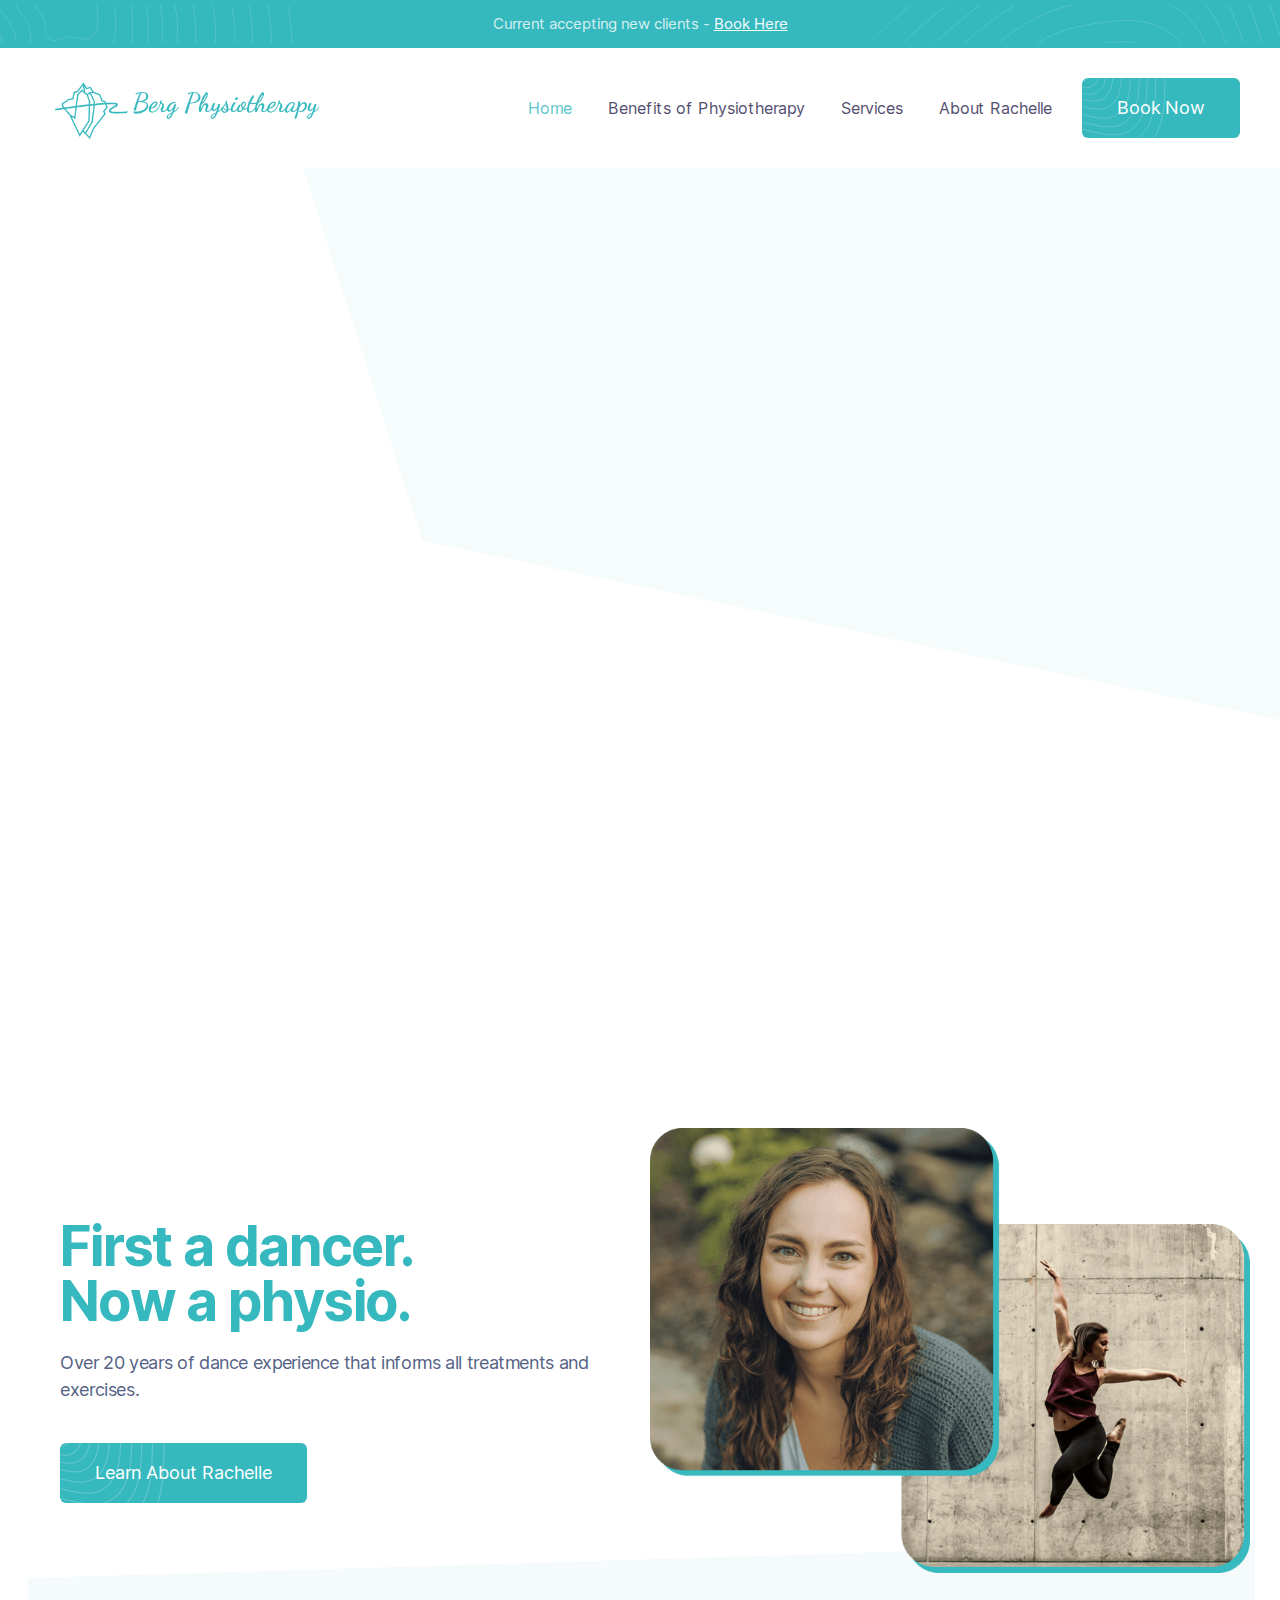
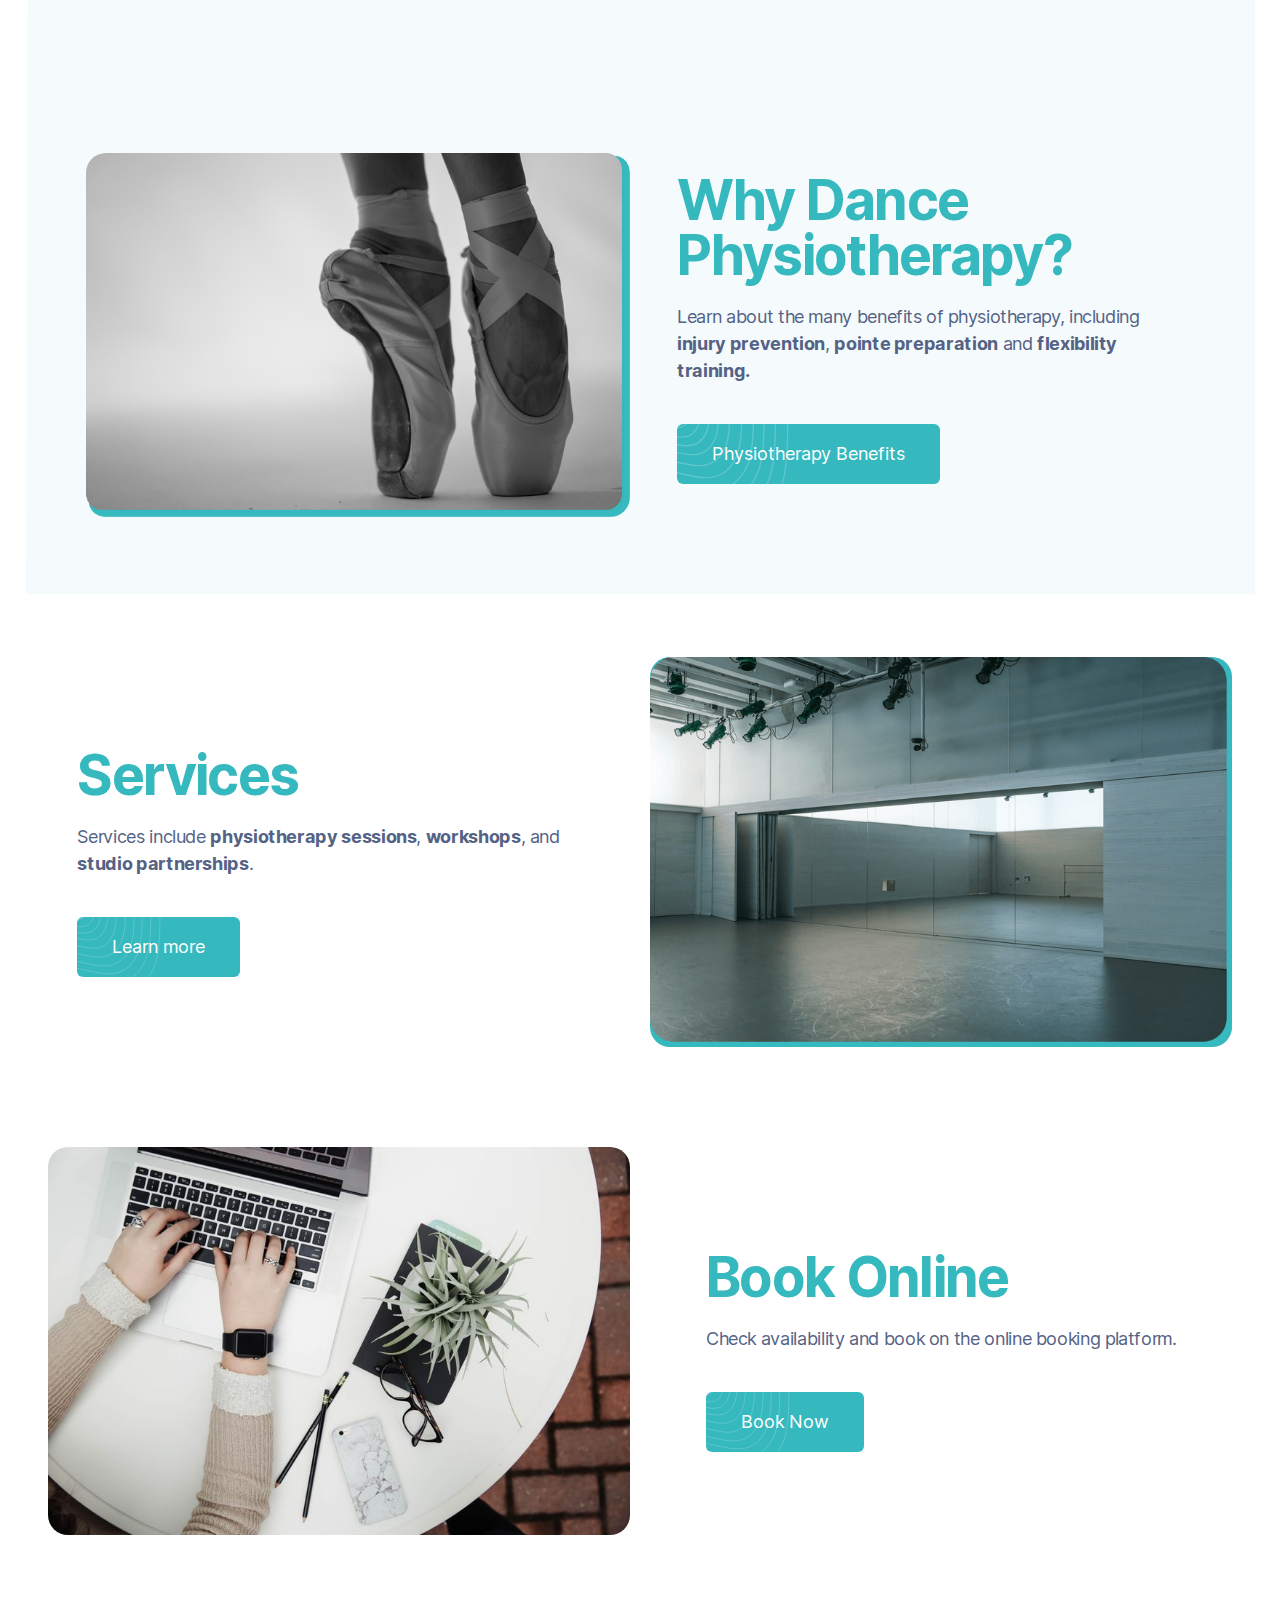
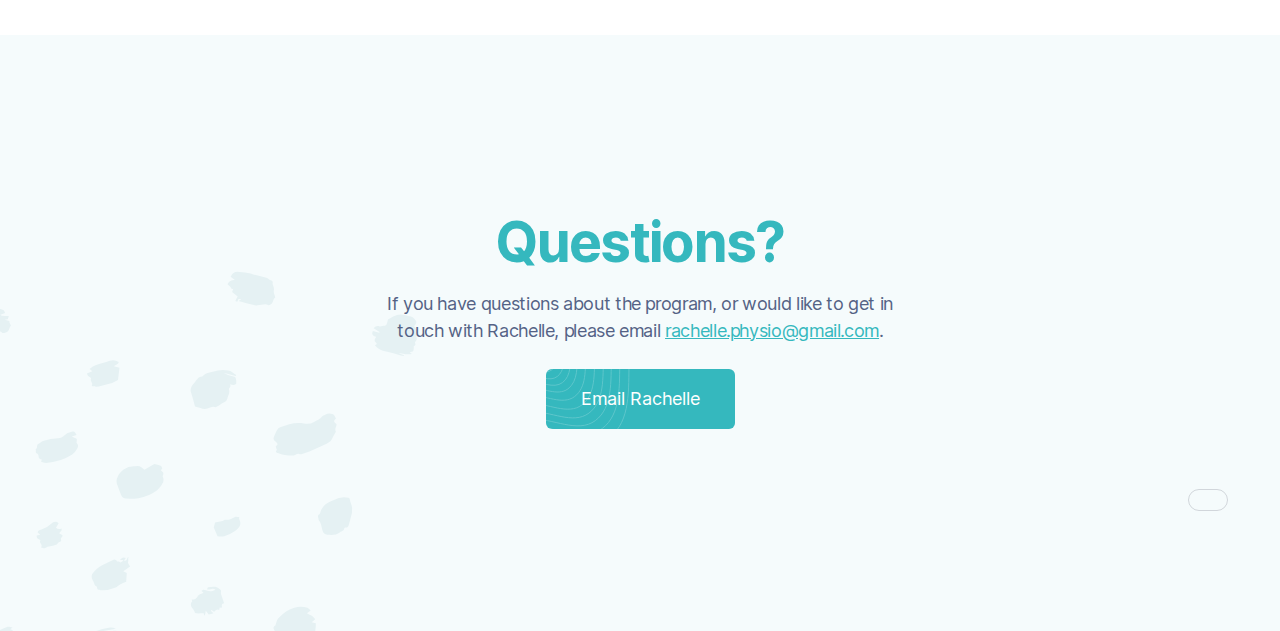
==== index.html @ 4d9d6750 "v1.0.0 of website" ====
<!DOCTYPE html><!--  This site was created in Webflow. https://www.webflow.com  -->
<!--  Last Published: Fri Sep 29 2023 07:00:31 GMT+0000 (Coordinated Universal Time)  -->
<html data-wf-page="64e985af2bb40124e1e56532" data-wf-site="64e985af2bb40124e1e564f6">
<head>
  <meta charset="utf-8">
  <title>Rachelle Berg Dance Physiotherapy</title>
  <meta content="Get specialized dance physiotherapy treatment to improve performance and decrease injury risk. Learn more about the in-studio treatment options." name="description">
  <meta content="Rachelle Berg Dance Physiotherapy" property="og:title">
  <meta content="Get specialized dance physiotherapy treatment to improve performance and decrease injury risk. Learn more about the in-studio treatment options." property="og:description">
  <meta content="Rachelle Berg Dance Physiotherapy" property="twitter:title">
  <meta content="Get specialized dance physiotherapy treatment to improve performance and decrease injury risk. Learn more about the in-studio treatment options." property="twitter:description">
  <meta property="og:type" content="website">
  <meta content="summary_large_image" name="twitter:card">
  <meta content="width=device-width, initial-scale=1" name="viewport">
  <meta content="Webflow" name="generator">
  <link href="css/normalize.css" rel="stylesheet" type="text/css">
  <link href="css/webflow.css" rel="stylesheet" type="text/css">
  <link href="css/bergphysio.webflow.css" rel="stylesheet" type="text/css">
  <script type="text/javascript">!function(o,c){var n=c.documentElement,t=" w-mod-";n.className+=t+"js",("ontouchstart"in o||o.DocumentTouch&&c instanceof DocumentTouch)&&(n.className+=t+"touch")}(window,document);</script>
  <link href="images/favicon.png" rel="shortcut icon" type="image/x-icon">
  <link href="images/webclip.png" rel="apple-touch-icon">
  <style>
body{
  -webkit-font-smoothing: antialiased;
  -moz-osx-font-smoothing: grayscale;
}
</style>
</head>
<body>
  <div id="Banner" class="banner">
    <div class="banner-wrap">
      <div class="notice-text">Current accepting new clients - <a href="https://bergphysiotherapy.janeapp.com" target="_blank" class="link-2">Book Here</a>
        <a href="#" class="white-link"></a>
      </div>
    </div>
  </div>
  <div data-animation="default" class="navbar mobileheader w-nav" data-easing2="ease" data-easing="ease" data-collapse="medium" data-w-id="33c883c6-4afc-cc73-3bca-d2857a9d4bc2" role="banner" data-duration="400" id="Navigation">
    <div class="navigation-container">
      <div class="navigation-left mobilenav">
        <a href="index.html" aria-current="page" class="brand w-nav-brand w--current"><img src="images/Logo_Transparent.png" width="200" sizes="(max-width: 479px) 250px, 300px" srcset="images/Logo_Transparent-p-500.png 500w, images/Logo_Transparent-p-800.png 800w, images/Logo_Transparent-p-1080.png 1080w, images/Logo_Transparent-p-1600.png 1600w, images/Logo_Transparent-p-2000.png 2000w, images/Logo_Transparent-p-2600.png 2600w, images/Logo_Transparent-p-3200.png 3200w, images/Logo_Transparent.png 4499w" alt="Berg Physiotherapy, iceberg" class="image-3 mobile mobile-brand"></a>
      </div>
      <div class="navigation-right hidden">
        <div class="menu-button w-nav-button">
          <div class="icon w-icon-nav-menu"></div>
        </div>
        <nav role="navigation" class="nav-menu w-nav-menu">
          <a href="index.html" aria-current="page" class="nav-link w-nav-link w--current">Home</a>
          <a href="benefits-of-physiotherapy.html" class="nav-link w-nav-link">Benefits of Physiotherapy</a>
          <a href="services.html" class="nav-link w-nav-link">Services</a>
          <a href="about-me.html" class="nav-link w-nav-link">About Rachelle</a>
        </nav>
        <a href="https://bergphysiotherapy.janeapp.com" target="_blank" class="button button-space w-button">Book Now</a>
      </div>
    </div>
  </div>
  <div id="Header" class="header mobile">
    <div class="container-flex">
      <div class="hero-content">
        <h1 style="-webkit-transform:translate3d(-25PX, 0, 0) scale3d(1, 1, 1) rotateX(0) rotateY(0) rotateZ(0) skew(0, 0);-moz-transform:translate3d(-25PX, 0, 0) scale3d(1, 1, 1) rotateX(0) rotateY(0) rotateZ(0) skew(0, 0);-ms-transform:translate3d(-25PX, 0, 0) scale3d(1, 1, 1) rotateX(0) rotateY(0) rotateZ(0) skew(0, 0);transform:translate3d(-25PX, 0, 0) scale3d(1, 1, 1) rotateX(0) rotateY(0) rotateZ(0) skew(0, 0);opacity:0" class="hero-h1">Physiotherapy<br>for <span class="brand-span">dancers.</span></h1>
        <p style="-webkit-transform:translate3d(-25PX, 0, 0) scale3d(1, 1, 1) rotateX(0) rotateY(0) rotateZ(0) skew(0, 0);-moz-transform:translate3d(-25PX, 0, 0) scale3d(1, 1, 1) rotateX(0) rotateY(0) rotateZ(0) skew(0, 0);-ms-transform:translate3d(-25PX, 0, 0) scale3d(1, 1, 1) rotateX(0) rotateY(0) rotateZ(0) skew(0, 0);transform:translate3d(-25PX, 0, 0) scale3d(1, 1, 1) rotateX(0) rotateY(0) rotateZ(0) skew(0, 0);opacity:0" class="hero-paragraph">Specialized treatment to safely maximize physical performance and technique, serving the greater Calgary area.</p>
        <div style="-webkit-transform:translate3d(-25PX, 0, 0) scale3d(1, 1, 1) rotateX(0) rotateY(0) rotateZ(0) skew(0, 0);-moz-transform:translate3d(-25PX, 0, 0) scale3d(1, 1, 1) rotateX(0) rotateY(0) rotateZ(0) skew(0, 0);-ms-transform:translate3d(-25PX, 0, 0) scale3d(1, 1, 1) rotateX(0) rotateY(0) rotateZ(0) skew(0, 0);transform:translate3d(-25PX, 0, 0) scale3d(1, 1, 1) rotateX(0) rotateY(0) rotateZ(0) skew(0, 0);opacity:0" class="button-wrapper">
          <a href="https://bergphysiotherapy.janeapp.com" target="_blank" class="button w-button">Book Now</a>
        </div>
      </div>
      <div class="hero-image-wrap"><img src="images/drew-colins-LIEQsu5JuoM-unsplash.jpg" alt="Food Delivery" style="opacity:0;-webkit-transform:translate3d(0, 0, 0) scale3d(0.95, 0.95, 1) rotateX(0) rotateY(0) rotateZ(0) skew(0, 0);-moz-transform:translate3d(0, 0, 0) scale3d(0.95, 0.95, 1) rotateX(0) rotateY(0) rotateZ(0) skew(0, 0);-ms-transform:translate3d(0, 0, 0) scale3d(0.95, 0.95, 1) rotateX(0) rotateY(0) rotateZ(0) skew(0, 0);transform:translate3d(0, 0, 0) scale3d(0.95, 0.95, 1) rotateX(0) rotateY(0) rotateZ(0) skew(0, 0)" sizes="(max-width: 479px) 69vw, (max-width: 991px) 66vw, 39vw" srcset="images/drew-colins-LIEQsu5JuoM-unsplash-p-500.jpg 500w, images/drew-colins-LIEQsu5JuoM-unsplash-p-800.jpg 800w, images/drew-colins-LIEQsu5JuoM-unsplash-p-1080.jpg 1080w, images/drew-colins-LIEQsu5JuoM-unsplash-p-1600.jpg 1600w, images/drew-colins-LIEQsu5JuoM-unsplash-p-2000.jpg 2000w, images/drew-colins-LIEQsu5JuoM-unsplash-p-2600.jpg 2600w, images/drew-colins-LIEQsu5JuoM-unsplash-p-3200.jpg 3200w, images/drew-colins-LIEQsu5JuoM-unsplash.jpg 3343w" class="hero-image"></div>
    </div>
  </div>
  <div class="content-section-bg mobile">
    <div>
      <aside class="columns-6 mobilecolumns w-row">
        <div class="mobile w-col w-col-6 w-col-small-small-stack w-col-tiny-tiny-stack">
          <div id="w-node-_6a8b79e1-367f-e538-4892-ef67edb516ed-e1e56532" class="div-block-6 tablet">
            <h2 class="heading mobile">First a dancer.<br>Now a physio.</h2>
            <p class="paragraph-3 mobile mobileparagraph">Over 20 years of dance experience that informs all treatments and exercises.</p>
            <a href="about-me.html" class="button button-space mobile tablet w-button">Learn About Rachelle</a>
          </div>
        </div>
        <div class="w-col w-col-6 w-col-small-small-stack w-col-tiny-tiny-stack"><img src="images/dancephysio.png" id="w-node-_215463ad-74c1-8d1a-cb70-4d4ead45f31b-e1e56532" sizes="(max-width: 479px) 85vw, (max-width: 767px) 92vw, (max-width: 991px) 46vw, (max-width: 3429px) 48vw, 1646px" srcset="images/dancephysio-p-500.png 500w, images/dancephysio-p-800.png 800w, images/dancephysio-p-1080.png 1080w, images/dancephysio-p-1600.png 1600w, images/dancephysio.png 1646w" alt="Rachelle Berg, a physiotherapist who specializes in treatment for dancers." class="image-7 mobile"></div>
      </aside>
    </div>
    <div class="container">
      <div class="columns-3 mobile mobile-tablet w-row">
        <div class="w-col w-col-6 w-col-stack"><img src="images/Dancer_Pointe2.png" sizes="(max-width: 479px) 86vw, (max-width: 767px) 44vw, 45vw" srcset="images/Dancer_Pointe2-p-500.png 500w, images/Dancer_Pointe2-p-800.png 800w, images/Dancer_Pointe2-p-1080.png 1080w, images/Dancer_Pointe2-p-1600.png 1600w, images/Dancer_Pointe2-p-2000.png 2000w, images/Dancer_Pointe2-p-2600.png 2600w, images/Dancer_Pointe2.png 3031w" alt="Dancer en pointe in pointe shoes." class="image-5 mobile"></div>
        <div class="column-4 w-col w-col-6 w-col-stack">
          <div id="w-node-da9351af-752a-0776-2d50-f3b7b2605826-e1e56532" class="div-block-5 mobile">
            <h2 class="heading mobile">Why Dance Physiotherapy?</h2>
            <p class="paragraph-3">Learn about the many benefits of physiotherapy, including <span><strong>injury prevention</strong></span>, <strong>pointe preparation</strong> and <strong>flexibility training.</strong></p>
            <a href="benefits-of-physiotherapy.html" class="button button-space tablet tablet-button w-button">Physiotherapy Benefits</a>
          </div>
        </div>
      </div>
    </div>
    <div>
      <div class="columns-5 mobile w-row">
        <div class="column-3 w-col w-col-6 w-col-stack w-col-small-small-stack w-col-tiny-tiny-stack">
          <div class="div-block-3 mobile tablet">
            <h2 class="heading mobile mobile-header">Services</h2>
            <p class="paragraph-3 mobile mobileparagraph">Services include <strong>physiotherapy sessions</strong>, <strong>workshops</strong>, and <strong>studio partnerships</strong>.</p>
            <a href="services.html" class="button button-space mobile w-button">Learn more</a>
          </div>
        </div>
        <div class="w-col w-col-6 w-col-stack w-col-small-small-stack w-col-tiny-tiny-stack"><img src="images/Dance-Studio.png" sizes="(max-width: 479px) 86vw, (max-width: 767px) 44vw, (max-width: 991px) 45vw, (max-width: 4804px) 46vw, 2210px" srcset="images/Dance-Studio-p-500.png 500w, images/Dance-Studio-p-800.png 800w, images/Dance-Studio-p-1080.png 1080w, images/Dance-Studio-p-1600.png 1600w, images/Dance-Studio-p-2000.png 2000w, images/Dance-Studio.png 2210w" alt="Dance studio" class="image-4 mobile"></div>
      </div>
    </div>
  </div>
  <div>
    <div class="columns-4 mobile w-row">
      <div class="w-col w-col-6"><img src="images/corinne-kutz-tMI2_-r5Nfo-unsplash.jpg" id="w-node-bbf47a5d-9e13-6e72-93ca-d3af7ed13c51-e1e56532" sizes="(max-width: 479px) 88vw, (max-width: 767px) 44vw, (max-width: 991px) 45vw, (max-width: 6260px) 46vw, 2880px" srcset="images/corinne-kutz-tMI2_-r5Nfo-unsplash-p-500.jpg 500w, images/corinne-kutz-tMI2_-r5Nfo-unsplash-p-800.jpg 800w, images/corinne-kutz-tMI2_-r5Nfo-unsplash-p-1080.jpg 1080w, images/corinne-kutz-tMI2_-r5Nfo-unsplash-p-1600.jpg 1600w, images/corinne-kutz-tMI2_-r5Nfo-unsplash-p-2000.jpg 2000w, images/corinne-kutz-tMI2_-r5Nfo-unsplash-p-2600.jpg 2600w, images/corinne-kutz-tMI2_-r5Nfo-unsplash.jpg 2880w" alt="Working online, booking online" class="image mobile"></div>
      <div class="column-2 w-col w-col-6">
        <div id="w-node-_282c16e3-f82d-26e5-83ae-2af6996a9b59-e1e56532" class="content-block mobile">
          <h2>Book Online</h2>
          <p class="paragraph-4 mobile mobile-paragraph">Check availability and book on the online booking platform.</p>
          <a href="services.html" class="button button-space mobile w-button">Book Now</a>
        </div>
      </div>
    </div>
  </div>
  <div class="footer">
    <div class="container tablet">
      <div class="content-block bg-text">
        <h2>Questions?</h2>
        <p class="paragraph-2 mobile">If you have questions about the program, or would like to get in touch with Rachelle, please email <a href="mailto:rachelle.physio@gmail.com?subject=Questions%20about%20">rachelle.physio@gmail.com</a>.</p>
        <a href="mailto:rachelle.physio@gmail.com" class="button button-space mobile w-button">Email Rachelle</a>
      </div>
      <div class="footer-detail-right">
        <div class="social-icon-wrap">
          <a href="https://instagram.com/rachelle.dancephysio" class="social-link w-inline-block"><img src="https://uploads-ssl.webflow.com/5e360a99f4dd53fd793925af/5e362b9c121267b0fabbef18_social-instagram.svg" alt="" class="social-icon"></a>
        </div>
      </div>
    </div>
  </div>
  <script src="https://d3e54v103j8qbb.cloudfront.net/js/jquery-3.5.1.min.dc5e7f18c8.js?site=64e985af2bb40124e1e564f6" type="text/javascript" integrity="sha256-9/aliU8dGd2tb6OSsuzixeV4y/faTqgFtohetphbbj0=" crossorigin="anonymous"></script>
  <script src="js/webflow.js" type="text/javascript"></script>
</body>
</html>
---- css/webflow.css ----
@font-face {
  font-family: 'webflow-icons';
  src: url("[data-uri]") format('truetype');
  font-weight: normal;
  font-style: normal;
}
[class^="w-icon-"],
[class*=" w-icon-"] {
  /* use !important to prevent issues with browser extensions that change fonts */
  font-family: 'webflow-icons' !important;
  speak: none;
  font-style: normal;
  font-weight: normal;
  font-variant: normal;
  text-transform: none;
  line-height: 1;
  /* Better Font Rendering =========== */
  -webkit-font-smoothing: antialiased;
  -moz-osx-font-smoothing: grayscale;
}
.w-icon-slider-right:before {
  content: "\e600";
}
.w-icon-slider-left:before {
  content: "\e601";
}
.w-icon-nav-menu:before {
  content: "\e602";
}
.w-icon-arrow-down:before,
.w-icon-dropdown-toggle:before {
  content: "\e603";
}
.w-icon-file-upload-remove:before {
  content: "\e900";
}
.w-icon-file-upload-icon:before {
  content: "\e903";
}
* {
  -webkit-box-sizing: border-box;
  -moz-box-sizing: border-box;
  box-sizing: border-box;
}
html {
  height: 100%;
}
body {
  margin: 0;
  min-height: 100%;
  background-color: #fff;
  font-family: Arial, sans-serif;
  font-size: 14px;
  line-height: 20px;
  color: #333;
}
img {
  max-width: 100%;
  vertical-align: middle;
  display: inline-block;
}
html.w-mod-touch * {
  background-attachment: scroll !important;
}
.w-block {
  display: block;
}
.w-inline-block {
  max-width: 100%;
  display: inline-block;
}
.w-clearfix:before,
.w-clearfix:after {
  content: " ";
  display: table;
  grid-column-start: 1;
  grid-row-start: 1;
  grid-column-end: 2;
  grid-row-end: 2;
}
.w-clearfix:after {
  clear: both;
}
.w-hidden {
  display: none;
}
.w-button {
  display: inline-block;
  padding: 9px 15px;
  background-color: #3898EC;
  color: white;
  border: 0;
  line-height: inherit;
  text-decoration: none;
  cursor: pointer;
  border-radius: 0;
}
input.w-button {
  -webkit-appearance: button;
}
html[data-w-dynpage] [data-w-cloak] {
  color: transparent !important;
}
.w-webflow-badge,
.w-webflow-badge * {
  position: static;
  left: auto;
  top: auto;
  right: auto;
  bottom: auto;
  z-index: auto;
  display: block;
  visibility: visible;
  overflow: visible;
  overflow-x: visible;
  overflow-y: visible;
  box-sizing: border-box;
  width: auto;
  height: auto;
  max-height: none;
  max-width: none;
  min-height: 0;
  min-width: 0;
  margin: 0;
  padding: 0;
  float: none;
  clear: none;
  border: 0 none transparent;
  border-radius: 0;
  background: none;
  background-image: none;
  background-position: 0% 0%;
  background-size: auto auto;
  background-repeat: repeat;
  background-origin: padding-box;
  background-clip: border-box;
  background-attachment: scroll;
  background-color: transparent;
  box-shadow: none;
  opacity: 1;
  transform: none;
  transition: none;
  direction: ltr;
  font-family: inherit;
  font-weight: inherit;
  color: inherit;
  font-size: inherit;
  line-height: inherit;
  font-style: inherit;
  font-variant: inherit;
  text-align: inherit;
  letter-spacing: inherit;
  text-decoration: inherit;
  text-indent: 0;
  text-transform: inherit;
  list-style-type: disc;
  text-shadow: none;
  font-smoothing: auto;
  vertical-align: baseline;
  cursor: inherit;
  white-space: inherit;
  word-break: normal;
  word-spacing: normal;
  word-wrap: normal;
}
.w-webflow-badge {
  position: fixed !important;
  display: inline-block !important;
  visibility: visible !important;
  z-index: 2147483647 !important;
  top: auto !important;
  right: 12px !important;
  bottom: 12px !important;
  left: auto !important;
  color: #AAADB0 !important;
  background-color: #fff !important;
  border-radius: 3px !important;
  padding: 6px 8px 6px 6px !important;
  font-size: 12px !important;
  opacity: 1 !important;
  line-height: 14px !important;
  text-decoration: none !important;
  transform: none !important;
  margin: 0 !important;
  width: auto !important;
  height: auto !important;
  overflow: visible !important;
  white-space: nowrap;
  box-shadow: 0 0 0 1px rgba(0, 0, 0, 0.1), 0px 1px 3px rgba(0, 0, 0, 0.1);
  cursor: pointer;
}
.w-webflow-badge > img {
  display: inline-block !important;
  visibility: visible !important;
  opacity: 1 !important;
  vertical-align: middle !important;
}
h1,
h2,
h3,
h4,
h5,
h6 {
  font-weight: bold;
  margin-bottom: 10px;
}
h1 {
  font-size: 38px;
  line-height: 44px;
  margin-top: 20px;
}
h2 {
  font-size: 32px;
  line-height: 36px;
  margin-top: 20px;
}
h3 {
  font-size: 24px;
  line-height: 30px;
  margin-top: 20px;
}
h4 {
  font-size: 18px;
  line-height: 24px;
  margin-top: 10px;
}
h5 {
  font-size: 14px;
  line-height: 20px;
  margin-top: 10px;
}
h6 {
  font-size: 12px;
  line-height: 18px;
  margin-top: 10px;
}
p {
  margin-top: 0;
  margin-bottom: 10px;
}
blockquote {
  margin: 0 0 10px 0;
  padding: 10px 20px;
  border-left: 5px solid #E2E2E2;
  font-size: 18px;
  line-height: 22px;
}
figure {
  margin: 0;
  margin-bottom: 10px;
}
figcaption {
  margin-top: 5px;
  text-align: center;
}
ul,
ol {
  margin-top: 0px;
  margin-bottom: 10px;
  padding-left: 40px;
}
.w-list-unstyled {
  padding-left: 0;
  list-style: none;
}
.w-embed:before,
.w-embed:after {
  content: " ";
  display: table;
  grid-column-start: 1;
  grid-row-start: 1;
  grid-column-end: 2;
  grid-row-end: 2;
}
.w-embed:after {
  clear: both;
}
.w-video {
  width: 100%;
  position: relative;
  padding: 0;
}
.w-video iframe,
.w-video object,
.w-video embed {
  position: absolute;
  top: 0;
  left: 0;
  width: 100%;
  height: 100%;
  border: none;
}
fieldset {
  padding: 0;
  margin: 0;
  border: 0;
}
button,
[type='button'],
[type='reset'] {
  border: 0;
  cursor: pointer;
  -webkit-appearance: button;
}
.w-form {
  margin: 0 0 15px;
}
.w-form-done {
  display: none;
  padding: 20px;
  text-align: center;
  background-color: #dddddd;
}
.w-form-fail {
  display: none;
  margin-top: 10px;
  padding: 10px;
  background-color: #ffdede;
}
label {
  display: block;
  margin-bottom: 5px;
  font-weight: bold;
}
.w-input,
.w-select {
  display: block;
  width: 100%;
  height: 38px;
  padding: 8px 12px;
  margin-bottom: 10px;
  font-size: 14px;
  line-height: 1.42857143;
  color: #333333;
  vertical-align: middle;
  background-color: #ffffff;
  border: 1px solid #cccccc;
}
.w-input:-moz-placeholder,
.w-select:-moz-placeholder {
  color: #999;
}
.w-input::-moz-placeholder,
.w-select::-moz-placeholder {
  color: #999;
  opacity: 1;
}
.w-input::-webkit-input-placeholder,
.w-select::-webkit-input-placeholder {
  color: #999;
}
.w-input:focus,
.w-select:focus {
  border-color: #3898EC;
  outline: 0;
}
.w-input[disabled],
.w-select[disabled],
.w-input[readonly],
.w-select[readonly],
fieldset[disabled] .w-input,
fieldset[disabled] .w-select {
  cursor: not-allowed;
}
.w-input[disabled]:not(.w-input-disabled),
.w-select[disabled]:not(.w-input-disabled),
.w-input[readonly],
.w-select[readonly],
fieldset[disabled]:not(.w-input-disabled) .w-input,
fieldset[disabled]:not(.w-input-disabled) .w-select {
  background-color: #eeeeee;
}
textarea.w-input,
textarea.w-select {
  height: auto;
}
.w-select {
  background-color: #f3f3f3;
}
.w-select[multiple] {
  height: auto;
}
.w-form-label {
  display: inline-block;
  cursor: pointer;
  font-weight: normal;
  margin-bottom: 0px;
}
.w-radio {
  display: block;
  margin-bottom: 5px;
  padding-left: 20px;
}
.w-radio:before,
.w-radio:after {
  content: " ";
  display: table;
  grid-column-start: 1;
  grid-row-start: 1;
  grid-column-end: 2;
  grid-row-end: 2;
}
.w-radio:after {
  clear: both;
}
.w-radio-input {
  margin: 4px 0 0;
  line-height: normal;
  float: left;
  margin-left: -20px;
}
.w-radio-input {
  margin-top: 3px;
}
.w-file-upload {
  display: block;
  margin-bottom: 10px;
}
.w-file-upload-input {
  width: 0.1px;
  height: 0.1px;
  opacity: 0;
  overflow: hidden;
  position: absolute;
  z-index: -100;
}
.w-file-upload-default,
.w-file-upload-uploading,
.w-file-upload-success {
  display: inline-block;
  color: #333333;
}
.w-file-upload-error {
  display: block;
  margin-top: 10px;
}
.w-file-upload-default.w-hidden,
.w-file-upload-uploading.w-hidden,
.w-file-upload-error.w-hidden,
.w-file-upload-success.w-hidden {
  display: none;
}
.w-file-upload-uploading-btn {
  display: flex;
  font-size: 14px;
  font-weight: normal;
  cursor: pointer;
  margin: 0;
  padding: 8px 12px;
  border: 1px solid #cccccc;
  background-color: #fafafa;
}
.w-file-upload-file {
  display: flex;
  flex-grow: 1;
  justify-content: space-between;
  margin: 0;
  padding: 8px 9px 8px 11px;
  border: 1px solid #cccccc;
  background-color: #fafafa;
}
.w-file-upload-file-name {
  font-size: 14px;
  font-weight: normal;
  display: block;
}
.w-file-remove-link {
  margin-top: 3px;
  margin-left: 10px;
  width: auto;
  height: auto;
  padding: 3px;
  display: block;
  cursor: pointer;
}
.w-icon-file-upload-remove {
  margin: auto;
  font-size: 10px;
}
.w-file-upload-error-msg {
  display: inline-block;
  color: #ea384c;
  padding: 2px 0;
}
.w-file-upload-info {
  display: inline-block;
  line-height: 38px;
  padding: 0 12px;
}
.w-file-upload-label {
  display: inline-block;
  font-size: 14px;
  font-weight: normal;
  cursor: pointer;
  margin: 0;
  padding: 8px 12px;
  border: 1px solid #cccccc;
  background-color: #fafafa;
}
.w-icon-file-upload-icon,
.w-icon-file-upload-uploading {
  display: inline-block;
  margin-right: 8px;
  width: 20px;
}
.w-icon-file-upload-uploading {
  height: 20px;
}
.w-container {
  margin-left: auto;
  margin-right: auto;
  max-width: 940px;
}
.w-container:before,
.w-container:after {
  content: " ";
  display: table;
  grid-column-start: 1;
  grid-row-start: 1;
  grid-column-end: 2;
  grid-row-end: 2;
}
.w-container:after {
  clear: both;
}
.w-container .w-row {
  margin-left: -10px;
  margin-right: -10px;
}
.w-row:before,
.w-row:after {
  content: " ";
  display: table;
  grid-column-start: 1;
  grid-row-start: 1;
  grid-column-end: 2;
  grid-row-end: 2;
}
.w-row:after {
  clear: both;
}
.w-row .w-row {
  margin-left: 0;
  margin-right: 0;
}
.w-col {
  position: relative;
  float: left;
  width: 100%;
  min-height: 1px;
  padding-left: 10px;
  padding-right: 10px;
}
.w-col .w-col {
  padding-left: 0;
  padding-right: 0;
}
.w-col-1 {
  width: 8.33333333%;
}
.w-col-2 {
  width: 16.66666667%;
}
.w-col-3 {
  width: 25%;
}
.w-col-4 {
  width: 33.33333333%;
}
.w-col-5 {
  width: 41.66666667%;
}
.w-col-6 {
  width: 50%;
}
.w-col-7 {
  width: 58.33333333%;
}
.w-col-8 {
  width: 66.66666667%;
}
.w-col-9 {
  width: 75%;
}
.w-col-10 {
  width: 83.33333333%;
}
.w-col-11 {
  width: 91.66666667%;
}
.w-col-12 {
  width: 100%;
}
.w-hidden-main {
  display: none !important;
}
@media screen and (max-width: 991px) {
  .w-container {
    max-width: 728px;
  }
  .w-hidden-main {
    display: inherit !important;
  }
  .w-hidden-medium {
    display: none !important;
  }
  .w-col-medium-1 {
    width: 8.33333333%;
  }
  .w-col-medium-2 {
    width: 16.66666667%;
  }
  .w-col-medium-3 {
    width: 25%;
  }
  .w-col-medium-4 {
    width: 33.33333333%;
  }
  .w-col-medium-5 {
    width: 41.66666667%;
  }
  .w-col-medium-6 {
    width: 50%;
  }
  .w-col-medium-7 {
    width: 58.33333333%;
  }
  .w-col-medium-8 {
    width: 66.66666667%;
  }
  .w-col-medium-9 {
    width: 75%;
  }
  .w-col-medium-10 {
    width: 83.33333333%;
  }
  .w-col-medium-11 {
    width: 91.66666667%;
  }
  .w-col-medium-12 {
    width: 100%;
  }
  .w-col-stack {
    width: 100%;
    left: auto;
    right: auto;
  }
}
@media screen and (max-width: 767px) {
  .w-hidden-main {
    display: inherit !important;
  }
  .w-hidden-medium {
    display: inherit !important;
  }
  .w-hidden-small {
    display: none !important;
  }
  .w-row,
  .w-container .w-row {
    margin-left: 0;
    margin-right: 0;
  }
  .w-col {
    width: 100%;
    left: auto;
    right: auto;
  }
  .w-col-small-1 {
    width: 8.33333333%;
  }
  .w-col-small-2 {
    width: 16.66666667%;
  }
  .w-col-small-3 {
    width: 25%;
  }
  .w-col-small-4 {
    width: 33.33333333%;
  }
  .w-col-small-5 {
    width: 41.66666667%;
  }
  .w-col-small-6 {
    width: 50%;
  }
  .w-col-small-7 {
    width: 58.33333333%;
  }
  .w-col-small-8 {
    width: 66.66666667%;
  }
  .w-col-small-9 {
    width: 75%;
  }
  .w-col-small-10 {
    width: 83.33333333%;
  }
  .w-col-small-11 {
    width: 91.66666667%;
  }
  .w-col-small-12 {
    width: 100%;
  }
}
@media screen and (max-width: 479px) {
  .w-container {
    max-width: none;
  }
  .w-hidden-main {
    display: inherit !important;
  }
  .w-hidden-medium {
    display: inherit !important;
  }
  .w-hidden-small {
    display: inherit !important;
  }
  .w-hidden-tiny {
    display: none !important;
  }
  .w-col {
    width: 100%;
  }
  .w-col-tiny-1 {
    width: 8.33333333%;
  }
  .w-col-tiny-2 {
    width: 16.66666667%;
  }
  .w-col-tiny-3 {
    width: 25%;
  }
  .w-col-tiny-4 {
    width: 33.33333333%;
  }
  .w-col-tiny-5 {
    width: 41.66666667%;
  }
  .w-col-tiny-6 {
    width: 50%;
  }
  .w-col-tiny-7 {
    width: 58.33333333%;
  }
  .w-col-tiny-8 {
    width: 66.66666667%;
  }
  .w-col-tiny-9 {
    width: 75%;
  }
  .w-col-tiny-10 {
    width: 83.33333333%;
  }
  .w-col-tiny-11 {
    width: 91.66666667%;
  }
  .w-col-tiny-12 {
    width: 100%;
  }
}
.w-widget {
  position: relative;
}
.w-widget-map {
  width: 100%;
  height: 400px;
}
.w-widget-map label {
  width: auto;
  display: inline;
}
.w-widget-map img {
  max-width: inherit;
}
.w-widget-map .gm-style-iw {
  text-align: center;
}
.w-widget-map .gm-style-iw > button {
  display: none !important;
}
.w-widget-twitter {
  overflow: hidden;
}
.w-widget-twitter-count-shim {
  display: inline-block;
  vertical-align: top;
  position: relative;
  width: 28px;
  height: 20px;
  text-align: center;
  background: white;
  border: #758696 solid 1px;
  border-radius: 3px;
}
.w-widget-twitter-count-shim * {
  pointer-events: none;
  -webkit-user-select: none;
  -moz-user-select: none;
  -ms-user-select: none;
  user-select: none;
}
.w-widget-twitter-count-shim .w-widget-twitter-count-inner {
  position: relative;
  font-size: 15px;
  line-height: 12px;
  text-align: center;
  color: #999;
  font-family: serif;
}
.w-widget-twitter-count-shim .w-widget-twitter-count-clear {
  position: relative;
  display: block;
}
.w-widget-twitter-count-shim.w--large {
  width: 36px;
  height: 28px;
}
.w-widget-twitter-count-shim.w--large .w-widget-twitter-count-inner {
  font-size: 18px;
  line-height: 18px;
}
.w-widget-twitter-count-shim:not(.w--vertical) {
  margin-left: 5px;
  margin-right: 8px;
}
.w-widget-twitter-count-shim:not(.w--vertical).w--large {
  margin-left: 6px;
}
.w-widget-twitter-count-shim:not(.w--vertical):before,
.w-widget-twitter-count-shim:not(.w--vertical):after {
  top: 50%;
  left: 0;
  border: solid transparent;
  content: ' ';
  height: 0;
  width: 0;
  position: absolute;
  pointer-events: none;
}
.w-widget-twitter-count-shim:not(.w--vertical):before {
  border-color: rgba(117, 134, 150, 0);
  border-right-color: #5d6c7b;
  border-width: 4px;
  margin-left: -9px;
  margin-top: -4px;
}
.w-widget-twitter-count-shim:not(.w--vertical).w--large:before {
  border-width: 5px;
  margin-left: -10px;
  margin-top: -5px;
}
.w-widget-twitter-count-shim:not(.w--vertical):after {
  border-color: rgba(255, 255, 255, 0);
  border-right-color: white;
  border-width: 4px;
  margin-left: -8px;
  margin-top: -4px;
}
.w-widget-twitter-count-shim:not(.w--vertical).w--large:after {
  border-width: 5px;
  margin-left: -9px;
  margin-top: -5px;
}
.w-widget-twitter-count-shim.w--vertical {
  width: 61px;
  height: 33px;
  margin-bottom: 8px;
}
.w-widget-twitter-count-shim.w--vertical:before,
.w-widget-twitter-count-shim.w--vertical:after {
  top: 100%;
  left: 50%;
  border: solid transparent;
  content: ' ';
  height: 0;
  width: 0;
  position: absolute;
  pointer-events: none;
}
.w-widget-twitter-count-shim.w--vertical:before {
  border-color: rgba(117, 134, 150, 0);
  border-top-color: #5d6c7b;
  border-width: 5px;
  margin-left: -5px;
}
.w-widget-twitter-count-shim.w--vertical:after {
  border-color: rgba(255, 255, 255, 0);
  border-top-color: white;
  border-width: 4px;
  margin-left: -4px;
}
.w-widget-twitter-count-shim.w--vertical .w-widget-twitter-count-inner {
  font-size: 18px;
  line-height: 22px;
}
.w-widget-twitter-count-shim.w--vertical.w--large {
  width: 76px;
}
.w-background-video {
  position: relative;
  overflow: hidden;
  height: 500px;
  color: white;
}
.w-background-video > video {
  background-size: cover;
  background-position: 50% 50%;
  position: absolute;
  margin: auto;
  width: 100%;
  height: 100%;
  right: -100%;
  bottom: -100%;
  top: -100%;
  left: -100%;
  object-fit: cover;
  z-index: -100;
}
.w-background-video > video::-webkit-media-controls-start-playback-button {
  display: none !important;
  -webkit-appearance: none;
}
.w-background-video--control {
  position: absolute;
  bottom: 1em;
  right: 1em;
  background-color: transparent;
  padding: 0;
}
.w-background-video--control > [hidden] {
  display: none !important;
}
.w-slider {
  position: relative;
  height: 300px;
  text-align: center;
  background: #dddddd;
  clear: both;
  -webkit-tap-highlight-color: rgba(0, 0, 0, 0);
  tap-highlight-color: rgba(0, 0, 0, 0);
}
.w-slider-mask {
  position: relative;
  display: block;
  overflow: hidden;
  z-index: 1;
  left: 0;
  right: 0;
  height: 100%;
  white-space: nowrap;
}
.w-slide {
  position: relative;
  display: inline-block;
  vertical-align: top;
  width: 100%;
  height: 100%;
  white-space: normal;
  text-align: left;
}
.w-slider-nav {
  position: absolute;
  z-index: 2;
  top: auto;
  right: 0;
  bottom: 0;
  left: 0;
  margin: auto;
  padding-top: 10px;
  height: 40px;
  text-align: center;
  -webkit-tap-highlight-color: rgba(0, 0, 0, 0);
  tap-highlight-color: rgba(0, 0, 0, 0);
}
.w-slider-nav.w-round > div {
  border-radius: 100%;
}
.w-slider-nav.w-num > div {
  width: auto;
  height: auto;
  padding: 0.2em 0.5em;
  font-size: inherit;
  line-height: inherit;
}
.w-slider-nav.w-shadow > div {
  box-shadow: 0 0 3px rgba(51, 51, 51, 0.4);
}
.w-slider-nav-invert {
  color: #fff;
}
.w-slider-nav-invert > div {
  background-color: rgba(34, 34, 34, 0.4);
}
.w-slider-nav-invert > div.w-active {
  background-color: #222;
}
.w-slider-dot {
  position: relative;
  display: inline-block;
  width: 1em;
  height: 1em;
  background-color: rgba(255, 255, 255, 0.4);
  cursor: pointer;
  margin: 0 3px 0.5em;
  transition: background-color 100ms, color 100ms;
}
.w-slider-dot.w-active {
  background-color: #fff;
}
.w-slider-dot:focus {
  outline: none;
  box-shadow: 0px 0px 0px 2px #fff;
}
.w-slider-dot:focus.w-active {
  box-shadow: none;
}
.w-slider-arrow-left,
.w-slider-arrow-right {
  position: absolute;
  width: 80px;
  top: 0;
  right: 0;
  bottom: 0;
  left: 0;
  margin: auto;
  cursor: pointer;
  overflow: hidden;
  color: white;
  font-size: 40px;
  -webkit-tap-highlight-color: rgba(0, 0, 0, 0);
  tap-highlight-color: rgba(0, 0, 0, 0);
  -webkit-user-select: none;
  -moz-user-select: none;
  -ms-user-select: none;
  user-select: none;
}
.w-slider-arrow-left [class^='w-icon-'],
.w-slider-arrow-right [class^='w-icon-'],
.w-slider-arrow-left [class*=' w-icon-'],
.w-slider-arrow-right [class*=' w-icon-'] {
  position: absolute;
}
.w-slider-arrow-left:focus,
.w-slider-arrow-right:focus {
  outline: 0;
}
.w-slider-arrow-left {
  z-index: 3;
  right: auto;
}
.w-slider-arrow-right {
  z-index: 4;
  left: auto;
}
.w-icon-slider-left,
.w-icon-slider-right {
  top: 0;
  right: 0;
  bottom: 0;
  left: 0;
  margin: auto;
  width: 1em;
  height: 1em;
}
.w-slider-aria-label {
  border: 0;
  clip: rect(0 0 0 0);
  height: 1px;
  margin: -1px;
  overflow: hidden;
  padding: 0;
  position: absolute;
  width: 1px;
}
.w-slider-force-show {
  display: block !important;
}
.w-dropdown {
  display: inline-block;
  position: relative;
  text-align: left;
  margin-left: auto;
  margin-right: auto;
  z-index: 900;
}
.w-dropdown-btn,
.w-dropdown-toggle,
.w-dropdown-link {
  position: relative;
  vertical-align: top;
  text-decoration: none;
  color: #222222;
  padding: 20px;
  text-align: left;
  margin-left: auto;
  margin-right: auto;
  white-space: nowrap;
}
.w-dropdown-toggle {
  -webkit-user-select: none;
  -moz-user-select: none;
  -ms-user-select: none;
  user-select: none;
  display: inline-block;
  cursor: pointer;
  padding-right: 40px;
}
.w-dropdown-toggle:focus {
  outline: 0;
}
.w-icon-dropdown-toggle {
  position: absolute;
  top: 0;
  right: 0;
  bottom: 0;
  margin: auto;
  margin-right: 20px;
  width: 1em;
  height: 1em;
}
.w-dropdown-list {
  position: absolute;
  background: #dddddd;
  display: none;
  min-width: 100%;
}
.w-dropdown-list.w--open {
  display: block;
}
.w-dropdown-link {
  padding: 10px 20px;
  display: block;
  color: #222222;
}
.w-dropdown-link.w--current {
  color: #0082f3;
}
.w-dropdown-link:focus {
  outline: 0;
}
@media screen and (max-width: 767px) {
  .w-nav-brand {
    padding-left: 10px;
  }
}
/**
 * ## Note
 * Safari (on both iOS and OS X) does not handle viewport units (vh, vw) well.
 * For example percentage units do not work on descendants of elements that
 * have any dimensions expressed in viewport units. It also doesn’t handle them at
 * all in `calc()`.
 */
/**
 * Wrapper around all lightbox elements
 *
 * 1. Since the lightbox can receive focus, IE also gives it an outline.
 * 2. Fixes flickering on Chrome when a transition is in progress
 *    underneath the lightbox.
 */
.w-lightbox-backdrop {
  cursor: auto;
  font-style: normal;
  letter-spacing: normal;
  list-style: disc;
  text-indent: 0;
  text-shadow: none;
  text-transform: none;
  visibility: visible;
  white-space: normal;
  word-break: normal;
  word-spacing: normal;
  word-wrap: normal;
  position: fixed;
  top: 0;
  right: 0;
  bottom: 0;
  left: 0;
  color: #fff;
  font-family: "Helvetica Neue", Helvetica, Ubuntu, "Segoe UI", Verdana, sans-serif;
  font-size: 17px;
  line-height: 1.2;
  font-weight: 300;
  text-align: center;
  background: rgba(0, 0, 0, 0.9);
  z-index: 2000;
  outline: 0;
  /* 1 */
  opacity: 0;
  -webkit-user-select: none;
  -moz-user-select: none;
  -webkit-tap-highlight-color: transparent;
  -webkit-transform: translate(0, 0);
  /* 2 */
}
/**
 * Neat trick to bind the rubberband effect to our canvas instead of the whole
 * document on iOS. It also prevents a bug that causes the document underneath to scroll.
 */
.w-lightbox-backdrop,
.w-lightbox-container {
  height: 100%;
  overflow: auto;
  -webkit-overflow-scrolling: touch;
}
.w-lightbox-content {
  position: relative;
  height: 100vh;
  overflow: hidden;
}
.w-lightbox-view {
  position: absolute;
  width: 100vw;
  height: 100vh;
  opacity: 0;
}
.w-lightbox-view:before {
  content: "";
  height: 100vh;
}
/* .w-lightbox-content */
.w-lightbox-group,
.w-lightbox-group .w-lightbox-view,
.w-lightbox-group .w-lightbox-view:before {
  height: 86vh;
}
.w-lightbox-frame,
.w-lightbox-view:before {
  display: inline-block;
  vertical-align: middle;
}
/*
 * 1. Remove default margin set by user-agent on the <figure> element.
 */
.w-lightbox-figure {
  position: relative;
  margin: 0;
  /* 1 */
}
.w-lightbox-group .w-lightbox-figure {
  cursor: pointer;
}
/**
 * IE adds image dimensions as width and height attributes on the IMG tag,
 * but we need both width and height to be set to auto to enable scaling.
 */
.w-lightbox-img {
  width: auto;
  height: auto;
  max-width: none;
}
/**
 * 1. Reset if style is set by user on "All Images"
 */
.w-lightbox-image {
  display: block;
  float: none;
  /* 1 */
  max-width: 100vw;
  max-height: 100vh;
}
.w-lightbox-group .w-lightbox-image {
  max-height: 86vh;
}
.w-lightbox-caption {
  position: absolute;
  right: 0;
  bottom: 0;
  left: 0;
  padding: 0.5em 1em;
  background: rgba(0, 0, 0, 0.4);
  text-align: left;
  text-overflow: ellipsis;
  white-space: nowrap;
  overflow: hidden;
}
.w-lightbox-embed {
  position: absolute;
  top: 0;
  right: 0;
  bottom: 0;
  left: 0;
  width: 100%;
  height: 100%;
}
.w-lightbox-control {
  position: absolute;
  top: 0;
  width: 4em;
  background-size: 24px;
  background-repeat: no-repeat;
  background-position: center;
  cursor: pointer;
  -webkit-transition: all 0.3s;
  transition: all 0.3s;
}
.w-lightbox-left {
  display: none;
  bottom: 0;
  left: 0;
  /* <svg xmlns="http://www.w3.org/2000/svg" viewBox="-20 0 24 40" width="24" height="40"><g transform="rotate(45)"><path d="m0 0h5v23h23v5h-28z" opacity=".4"/><path d="m1 1h3v23h23v3h-26z" fill="#fff"/></g></svg> */
  background-image: url("[data-uri]");
}
.w-lightbox-right {
  display: none;
  right: 0;
  bottom: 0;
  /* <svg xmlns="http://www.w3.org/2000/svg" viewBox="-4 0 24 40" width="24" height="40"><g transform="rotate(45)"><path d="m0-0h28v28h-5v-23h-23z" opacity=".4"/><path d="m1 1h26v26h-3v-23h-23z" fill="#fff"/></g></svg> */
  background-image: url("[data-uri]");
}
/*
 * Without specifying the with and height inside the SVG, all versions of IE render the icon too small.
 * The bug does not seem to manifest itself if the elements are tall enough such as the above arrows.
 * (http://stackoverflow.com/questions/16092114/background-size-differs-in-internet-explorer)
 */
.w-lightbox-close {
  right: 0;
  height: 2.6em;
  /* <svg xmlns="http://www.w3.org/2000/svg" viewBox="-4 0 18 17" width="18" height="17"><g transform="rotate(45)"><path d="m0 0h7v-7h5v7h7v5h-7v7h-5v-7h-7z" opacity=".4"/><path d="m1 1h7v-7h3v7h7v3h-7v7h-3v-7h-7z" fill="#fff"/></g></svg> */
  background-image: url("[data-uri]");
  background-size: 18px;
}
/**
 * 1. All IE versions add extra space at the bottom without this.
 */
.w-lightbox-strip {
  position: absolute;
  bottom: 0;
  left: 0;
  right: 0;
  padding: 0 1vh;
  line-height: 0;
  /* 1 */
  white-space: nowrap;
  overflow-x: auto;
  overflow-y: hidden;
}
/*
 * 1. We use content-box to avoid having to do `width: calc(10vh + 2vw)`
 *    which doesn’t work in Safari anyway.
 * 2. Chrome renders images pixelated when switching to GPU. Making sure
 *    the parent is also rendered on the GPU (by setting translate3d for
 *    example) fixes this behavior.
 */
.w-lightbox-item {
  display: inline-block;
  width: 10vh;
  padding: 2vh 1vh;
  box-sizing: content-box;
  /* 1 */
  cursor: pointer;
  -webkit-transform: translate3d(0, 0, 0);
  /* 2 */
}
.w-lightbox-active {
  opacity: 0.3;
}
.w-lightbox-thumbnail {
  position: relative;
  height: 10vh;
  background: #222;
  overflow: hidden;
}
.w-lightbox-thumbnail-image {
  position: absolute;
  top: 0;
  left: 0;
}
.w-lightbox-thumbnail .w-lightbox-tall {
  top: 50%;
  width: 100%;
  -webkit-transform: translate(0, -50%);
  transform: translate(0, -50%);
}
.w-lightbox-thumbnail .w-lightbox-wide {
  left: 50%;
  height: 100%;
  -webkit-transform: translate(-50%, 0);
  transform: translate(-50%, 0);
}
/*
 * Spinner
 *
 * Absolute pixel values are used to avoid rounding errors that would cause
 * the white spinning element to be misaligned with the track.
 */
.w-lightbox-spinner {
  position: absolute;
  top: 50%;
  left: 50%;
  box-sizing: border-box;
  width: 40px;
  height: 40px;
  margin-top: -20px;
  margin-left: -20px;
  border: 5px solid rgba(0, 0, 0, 0.4);
  border-radius: 50%;
  -webkit-animation: spin 0.8s infinite linear;
  animation: spin 0.8s infinite linear;
}
.w-lightbox-spinner:after {
  content: "";
  position: absolute;
  top: -4px;
  right: -4px;
  bottom: -4px;
  left: -4px;
  border: 3px solid transparent;
  border-bottom-color: #fff;
  border-radius: 50%;
}
/*
 * Utility classes
 */
.w-lightbox-hide {
  display: none;
}
.w-lightbox-noscroll {
  overflow: hidden;
}
@media (min-width: 768px) {
  .w-lightbox-content {
    height: 96vh;
    margin-top: 2vh;
  }
  .w-lightbox-view,
  .w-lightbox-view:before {
    height: 96vh;
  }
  /* .w-lightbox-content */
  .w-lightbox-group,
  .w-lightbox-group .w-lightbox-view,
  .w-lightbox-group .w-lightbox-view:before {
    height: 84vh;
  }
  .w-lightbox-image {
    max-width: 96vw;
    max-height: 96vh;
  }
  .w-lightbox-group .w-lightbox-image {
    max-width: 82.3vw;
    max-height: 84vh;
  }
  .w-lightbox-left,
  .w-lightbox-right {
    display: block;
    opacity: 0.5;
  }
  .w-lightbox-close {
    opacity: 0.8;
  }
  .w-lightbox-control:hover {
    opacity: 1;
  }
}
.w-lightbox-inactive,
.w-lightbox-inactive:hover {
  opacity: 0;
}
.w-richtext:before,
.w-richtext:after {
  content: " ";
  display: table;
  grid-column-start: 1;
  grid-row-start: 1;
  grid-column-end: 2;
  grid-row-end: 2;
}
.w-richtext:after {
  clear: both;
}
.w-richtext[contenteditable="true"]:before,
.w-richtext[contenteditable="true"]:after {
  white-space: initial;
}
.w-richtext ol,
.w-richtext ul {
  overflow: hidden;
}
.w-richtext .w-richtext-figure-selected.w-richtext-figure-type-video div:after,
.w-richtext .w-richtext-figure-selected[data-rt-type="video"] div:after {
  outline: 2px solid #2895f7;
}
.w-richtext .w-richtext-figure-selected.w-richtext-figure-type-image div,
.w-richtext .w-richtext-figure-selected[data-rt-type="image"] div {
  outline: 2px solid #2895f7;
}
.w-richtext figure.w-richtext-figure-type-video > div:after,
.w-richtext figure[data-rt-type="video"] > div:after {
  content: '';
  position: absolute;
  display: none;
  left: 0;
  top: 0;
  right: 0;
  bottom: 0;
}
.w-richtext figure {
  position: relative;
  max-width: 60%;
}
.w-richtext figure > div:before {
  cursor: default!important;
}
.w-richtext figure img {
  width: 100%;
}
.w-richtext figure figcaption.w-richtext-figcaption-placeholder {
  opacity: 0.6;
}
.w-richtext figure div {
  /* fix incorrectly sized selection border in the data manager */
  font-size: 0px;
  color: transparent;
}
.w-richtext figure.w-richtext-figure-type-image,
.w-richtext figure[data-rt-type="image"] {
  display: table;
}
.w-richtext figure.w-richtext-figure-type-image > div,
.w-richtext figure[data-rt-type="image"] > div {
  display: inline-block;
}
.w-richtext figure.w-richtext-figure-type-image > figcaption,
.w-richtext figure[data-rt-type="image"] > figcaption {
  display: table-caption;
  caption-side: bottom;
}
.w-richtext figure.w-richtext-figure-type-video,
.w-richtext figure[data-rt-type="video"] {
  width: 60%;
  height: 0;
}
.w-richtext figure.w-richtext-figure-type-video iframe,
.w-richtext figure[data-rt-type="video"] iframe {
  position: absolute;
  top: 0;
  left: 0;
  width: 100%;
  height: 100%;
}
.w-richtext figure.w-richtext-figure-type-video > div,
.w-richtext figure[data-rt-type="video"] > div {
  width: 100%;
}
.w-richtext figure.w-richtext-align-center {
  margin-right: auto;
  margin-left: auto;
  clear: both;
}
.w-richtext figure.w-richtext-align-center.w-richtext-figure-type-image > div,
.w-richtext figure.w-richtext-align-center[data-rt-type="image"] > div {
  max-width: 100%;
}
.w-richtext figure.w-richtext-align-normal {
  clear: both;
}
.w-richtext figure.w-richtext-align-fullwidth {
  width: 100%;
  max-width: 100%;
  text-align: center;
  clear: both;
  display: block;
  margin-right: auto;
  margin-left: auto;
}
.w-richtext figure.w-richtext-align-fullwidth > div {
  display: inline-block;
  /* padding-bottom is used for aspect ratios in video figures
      we want the div to inherit that so hover/selection borders in the designer-canvas
      fit right*/
  padding-bottom: inherit;
}
.w-richtext figure.w-richtext-align-fullwidth > figcaption {
  display: block;
}
.w-richtext figure.w-richtext-align-floatleft {
  float: left;
  margin-right: 15px;
  clear: none;
}
.w-richtext figure.w-richtext-align-floatright {
  float: right;
  margin-left: 15px;
  clear: none;
}
.w-nav {
  position: relative;
  background: #dddddd;
  z-index: 1000;
}
.w-nav:before,
.w-nav:after {
  content: " ";
  display: table;
  grid-column-start: 1;
  grid-row-start: 1;
  grid-column-end: 2;
  grid-row-end: 2;
}
.w-nav:after {
  clear: both;
}
.w-nav-brand {
  position: relative;
  float: left;
  text-decoration: none;
  color: #333333;
}
.w-nav-link {
  position: relative;
  display: inline-block;
  vertical-align: top;
  text-decoration: none;
  color: #222222;
  padding: 20px;
  text-align: left;
  margin-left: auto;
  margin-right: auto;
}
.w-nav-link.w--current {
  color: #0082f3;
}
.w-nav-menu {
  position: relative;
  float: right;
}
[data-nav-menu-open] {
  display: block !important;
  position: absolute;
  top: 100%;
  left: 0;
  right: 0;
  background: #C8C8C8;
  text-align: center;
  overflow: visible;
  min-width: 200px;
}
.w--nav-link-open {
  display: block;
  position: relative;
}
.w-nav-overlay {
  position: absolute;
  overflow: hidden;
  display: none;
  top: 100%;
  left: 0;
  right: 0;
  width: 100%;
}
.w-nav-overlay [data-nav-menu-open] {
  top: 0;
}
.w-nav[data-animation="over-left"] .w-nav-overlay {
  width: auto;
}
.w-nav[data-animation="over-left"] .w-nav-overlay,
.w-nav[data-animation="over-left"] [data-nav-menu-open] {
  right: auto;
  z-index: 1;
  top: 0;
}
.w-nav[data-animation="over-right"] .w-nav-overlay {
  width: auto;
}
.w-nav[data-animation="over-right"] .w-nav-overlay,
.w-nav[data-animation="over-right"] [data-nav-menu-open] {
  left: auto;
  z-index: 1;
  top: 0;
}
.w-nav-button {
  position: relative;
  float: right;
  padding: 18px;
  font-size: 24px;
  display: none;
  cursor: pointer;
  -webkit-tap-highlight-color: rgba(0, 0, 0, 0);
  tap-highlight-color: rgba(0, 0, 0, 0);
  -webkit-user-select: none;
  -moz-user-select: none;
  -ms-user-select: none;
  user-select: none;
}
.w-nav-button:focus {
  outline: 0;
}
.w-nav-button.w--open {
  background-color: #C8C8C8;
  color: white;
}
.w-nav[data-collapse="all"] .w-nav-menu {
  display: none;
}
.w-nav[data-collapse="all"] .w-nav-button {
  display: block;
}
.w--nav-dropdown-open {
  display: block;
}
.w--nav-dropdown-toggle-open {
  display: block;
}
.w--nav-dropdown-list-open {
  position: static;
}
@media screen and (max-width: 991px) {
  .w-nav[data-collapse="medium"] .w-nav-menu {
    display: none;
  }
  .w-nav[data-collapse="medium"] .w-nav-button {
    display: block;
  }
}
@media screen and (max-width: 767px) {
  .w-nav[data-collapse="small"] .w-nav-menu {
    display: none;
  }
  .w-nav[data-collapse="small"] .w-nav-button {
    display: block;
  }
  .w-nav-brand {
    padding-left: 10px;
  }
}
@media screen and (max-width: 479px) {
  .w-nav[data-collapse="tiny"] .w-nav-menu {
    display: none;
  }
  .w-nav[data-collapse="tiny"] .w-nav-button {
    display: block;
  }
}
.w-tabs {
  position: relative;
}
.w-tabs:before,
.w-tabs:after {
  content: " ";
  display: table;
  grid-column-start: 1;
  grid-row-start: 1;
  grid-column-end: 2;
  grid-row-end: 2;
}
.w-tabs:after {
  clear: both;
}
.w-tab-menu {
  position: relative;
}
.w-tab-link {
  position: relative;
  display: inline-block;
  vertical-align: top;
  text-decoration: none;
  padding: 9px 30px;
  text-align: left;
  cursor: pointer;
  color: #222222;
  background-color: #dddddd;
}
.w-tab-link.w--current {
  background-color: #C8C8C8;
}
.w-tab-link:focus {
  outline: 0;
}
.w-tab-content {
  position: relative;
  display: block;
  overflow: hidden;
}
.w-tab-pane {
  position: relative;
  display: none;
}
.w--tab-active {
  display: block;
}
@media screen and (max-width: 479px) {
  .w-tab-link {
    display: block;
  }
}
.w-ix-emptyfix:after {
  content: "";
}
@keyframes spin {
  0% {
    transform: rotate(0deg);
  }
  100% {
    transform: rotate(360deg);
  }
}
.w-dyn-empty {
  padding: 10px;
  background-color: #dddddd;
}
.w-dyn-hide {
  display: none !important;
}
.w-dyn-bind-empty {
  display: none !important;
}
.w-condition-invisible {
  display: none !important;
}
.wf-layout-layout {
  display: grid;
}
---- css/bergphysio.webflow.css ----
.w-commerce-commercecheckoutformcontainer {
  width: 100%;
  min-height: 100vh;
  background-color: #f5f5f5;
  padding: 20px;
}

.w-commerce-commercelayoutmain {
  flex: 0 800px;
  margin-right: 20px;
}

.w-commerce-commercecartapplepaybutton {
  color: #fff;
  cursor: pointer;
  -webkit-appearance: none;
  -ms-appearance: none;
  appearance: none;
  height: 38px;
  min-height: 30px;
  background-color: #000;
  border-width: 0;
  border-radius: 2px;
  align-items: center;
  margin-bottom: 8px;
  padding: 0;
  text-decoration: none;
  display: flex;
}

.w-commerce-commercecartapplepayicon {
  width: 100%;
  height: 50%;
  min-height: 20px;
}

.w-commerce-commercecartquickcheckoutbutton {
  color: #fff;
  cursor: pointer;
  -webkit-appearance: none;
  -ms-appearance: none;
  appearance: none;
  height: 38px;
  background-color: #000;
  border-width: 0;
  border-radius: 2px;
  justify-content: center;
  align-items: center;
  margin-bottom: 8px;
  padding: 0 15px;
  text-decoration: none;
  display: flex;
}

.w-commerce-commercequickcheckoutgoogleicon, .w-commerce-commercequickcheckoutmicrosofticon {
  margin-right: 8px;
  display: block;
}

.w-commerce-commercecheckoutorderitemswrapper {
  margin-bottom: 20px;
}

.w-commerce-commercecheckoutsummaryblockheader {
  background-color: #fff;
  border: 1px solid #e6e6e6;
  justify-content: space-between;
  align-items: baseline;
  padding: 4px 20px;
  display: flex;
}

.w-commerce-commercecheckoutblockcontent {
  background-color: #fff;
  border-bottom: 1px solid #e6e6e6;
  border-left: 1px solid #e6e6e6;
  border-right: 1px solid #e6e6e6;
  padding: 20px;
}

.w-commerce-commercecheckoutorderitemslist {
  margin-bottom: -20px;
}

.w-commerce-commercecheckoutorderitem {
  margin-bottom: 20px;
  display: flex;
}

.w-commerce-commercecartitemimage {
  width: 60px;
  height: 0%;
}

.w-commerce-commercecheckoutorderitemdescriptionwrapper {
  flex-grow: 1;
  margin-left: 16px;
  margin-right: 16px;
}

.w-commerce-commerceboldtextblock {
  font-weight: 700;
}

.w-commerce-commercecheckoutorderitemquantitywrapper {
  white-space: pre-wrap;
  display: flex;
}

.w-commerce-commercecheckoutorderitemoptionlist {
  margin-bottom: 0;
  padding-left: 0;
  text-decoration: none;
  list-style-type: none;
}

.w-commerce-commercecheckoutcustomerinfowrapper {
  margin-bottom: 20px;
}

.w-commerce-commercecheckoutblockheader {
  background-color: #fff;
  border: 1px solid #e6e6e6;
  justify-content: space-between;
  align-items: baseline;
  padding: 4px 20px;
  display: flex;
}

.w-commerce-commercecheckoutlabel {
  margin-bottom: 8px;
}

.w-commerce-commercecheckoutemailinput {
  height: 38px;
  width: 100%;
  -webkit-appearance: none;
  -ms-appearance: none;
  appearance: none;
  background-color: #fafafa;
  border: 1px solid #ddd;
  border-radius: 3px;
  margin-bottom: 0;
  padding: 8px 12px;
  line-height: 20px;
  display: block;
}

.w-commerce-commercecheckoutemailinput::-ms-input-placeholder {
  color: #999;
}

.w-commerce-commercecheckoutemailinput::placeholder {
  color: #999;
}

.w-commerce-commercecheckoutemailinput:focus {
  border-color: #3898ec;
  outline-style: none;
}

.w-commerce-commercecheckoutshippingaddresswrapper {
  margin-bottom: 20px;
}

.w-commerce-commercecheckoutshippingfullname {
  height: 38px;
  width: 100%;
  -webkit-appearance: none;
  -ms-appearance: none;
  appearance: none;
  background-color: #fafafa;
  border: 1px solid #ddd;
  border-radius: 3px;
  margin-bottom: 16px;
  padding: 8px 12px;
  line-height: 20px;
  display: block;
}

.w-commerce-commercecheckoutshippingfullname::-ms-input-placeholder {
  color: #999;
}

.w-commerce-commercecheckoutshippingfullname::placeholder {
  color: #999;
}

.w-commerce-commercecheckoutshippingfullname:focus {
  border-color: #3898ec;
  outline-style: none;
}

.w-commerce-commercecheckoutshippingstreetaddress {
  height: 38px;
  width: 100%;
  -webkit-appearance: none;
  -ms-appearance: none;
  appearance: none;
  background-color: #fafafa;
  border: 1px solid #ddd;
  border-radius: 3px;
  margin-bottom: 16px;
  padding: 8px 12px;
  line-height: 20px;
  display: block;
}

.w-commerce-commercecheckoutshippingstreetaddress::-ms-input-placeholder {
  color: #999;
}

.w-commerce-commercecheckoutshippingstreetaddress::placeholder {
  color: #999;
}

.w-commerce-commercecheckoutshippingstreetaddress:focus {
  border-color: #3898ec;
  outline-style: none;
}

.w-commerce-commercecheckoutshippingstreetaddressoptional {
  height: 38px;
  width: 100%;
  -webkit-appearance: none;
  -ms-appearance: none;
  appearance: none;
  background-color: #fafafa;
  border: 1px solid #ddd;
  border-radius: 3px;
  margin-bottom: 16px;
  padding: 8px 12px;
  line-height: 20px;
  display: block;
}

.w-commerce-commercecheckoutshippingstreetaddressoptional::-ms-input-placeholder {
  color: #999;
}

.w-commerce-commercecheckoutshippingstreetaddressoptional::placeholder {
  color: #999;
}

.w-commerce-commercecheckoutshippingstreetaddressoptional:focus {
  border-color: #3898ec;
  outline-style: none;
}

.w-commerce-commercecheckoutrow {
  margin-left: -8px;
  margin-right: -8px;
  display: flex;
}

.w-commerce-commercecheckoutcolumn {
  flex: 1;
  padding-left: 8px;
  padding-right: 8px;
}

.w-commerce-commercecheckoutshippingcity {
  height: 38px;
  width: 100%;
  -webkit-appearance: none;
  -ms-appearance: none;
  appearance: none;
  background-color: #fafafa;
  border: 1px solid #ddd;
  border-radius: 3px;
  margin-bottom: 16px;
  padding: 8px 12px;
  line-height: 20px;
  display: block;
}

.w-commerce-commercecheckoutshippingcity::-ms-input-placeholder {
  color: #999;
}

.w-commerce-commercecheckoutshippingcity::placeholder {
  color: #999;
}

.w-commerce-commercecheckoutshippingcity:focus {
  border-color: #3898ec;
  outline-style: none;
}

.w-commerce-commercecheckoutshippingstateprovince {
  height: 38px;
  width: 100%;
  -webkit-appearance: none;
  -ms-appearance: none;
  appearance: none;
  background-color: #fafafa;
  border: 1px solid #ddd;
  border-radius: 3px;
  margin-bottom: 16px;
  padding: 8px 12px;
  line-height: 20px;
  display: block;
}

.w-commerce-commercecheckoutshippingstateprovince::-ms-input-placeholder {
  color: #999;
}

.w-commerce-commercecheckoutshippingstateprovince::placeholder {
  color: #999;
}

.w-commerce-commercecheckoutshippingstateprovince:focus {
  border-color: #3898ec;
  outline-style: none;
}

.w-commerce-commercecheckoutshippingzippostalcode {
  height: 38px;
  width: 100%;
  -webkit-appearance: none;
  -ms-appearance: none;
  appearance: none;
  background-color: #fafafa;
  border: 1px solid #ddd;
  border-radius: 3px;
  margin-bottom: 16px;
  padding: 8px 12px;
  line-height: 20px;
  display: block;
}

.w-commerce-commercecheckoutshippingzippostalcode::-ms-input-placeholder {
  color: #999;
}

.w-commerce-commercecheckoutshippingzippostalcode::placeholder {
  color: #999;
}

.w-commerce-commercecheckoutshippingzippostalcode:focus {
  border-color: #3898ec;
  outline-style: none;
}

.w-commerce-commercecheckoutshippingcountryselector {
  height: 38px;
  width: 100%;
  -webkit-appearance: none;
  -ms-appearance: none;
  appearance: none;
  background-color: #fafafa;
  border: 1px solid #ddd;
  border-radius: 3px;
  margin-bottom: 0;
  padding: 8px 12px;
  line-height: 20px;
  display: block;
}

.w-commerce-commercecheckoutshippingcountryselector::-ms-input-placeholder {
  color: #999;
}

.w-commerce-commercecheckoutshippingcountryselector::placeholder {
  color: #999;
}

.w-commerce-commercecheckoutshippingcountryselector:focus {
  border-color: #3898ec;
  outline-style: none;
}

.w-commerce-commercecheckoutshippingmethodswrapper {
  margin-bottom: 20px;
}

.w-commerce-commercecheckoutshippingmethodslist {
  border-left: 1px solid #e6e6e6;
  border-right: 1px solid #e6e6e6;
}

.w-commerce-commercecheckoutshippingmethoditem {
  background-color: #fff;
  border-bottom: 1px solid #e6e6e6;
  flex-direction: row;
  align-items: baseline;
  margin-bottom: 0;
  padding: 16px;
  font-weight: 400;
  display: flex;
}

.w-commerce-commercecheckoutshippingmethoddescriptionblock {
  flex-direction: column;
  flex-grow: 1;
  margin-left: 12px;
  margin-right: 12px;
  display: flex;
}

.w-commerce-commercecheckoutshippingmethodsemptystate {
  text-align: center;
  background-color: #fff;
  border-bottom: 1px solid #e6e6e6;
  border-left: 1px solid #e6e6e6;
  border-right: 1px solid #e6e6e6;
  padding: 64px 16px;
}

.w-commerce-commercecheckoutpaymentinfowrapper {
  margin-bottom: 20px;
}

.w-commerce-commercecheckoutcardnumber {
  height: 38px;
  width: 100%;
  -webkit-appearance: none;
  -ms-appearance: none;
  appearance: none;
  cursor: text;
  background-color: #fafafa;
  border: 1px solid #ddd;
  border-radius: 3px;
  margin-bottom: 16px;
  padding: 8px 12px;
  line-height: 20px;
  display: block;
}

.w-commerce-commercecheckoutcardnumber::-ms-input-placeholder {
  color: #999;
}

.w-commerce-commercecheckoutcardnumber::placeholder {
  color: #999;
}

.w-commerce-commercecheckoutcardnumber:focus, .w-commerce-commercecheckoutcardnumber.-wfp-focus {
  border-color: #3898ec;
  outline-style: none;
}

.w-commerce-commercecheckoutcardexpirationdate {
  height: 38px;
  width: 100%;
  -webkit-appearance: none;
  -ms-appearance: none;
  appearance: none;
  cursor: text;
  background-color: #fafafa;
  border: 1px solid #ddd;
  border-radius: 3px;
  margin-bottom: 16px;
  padding: 8px 12px;
  line-height: 20px;
  display: block;
}

.w-commerce-commercecheckoutcardexpirationdate::-ms-input-placeholder {
  color: #999;
}

.w-commerce-commercecheckoutcardexpirationdate::placeholder {
  color: #999;
}

.w-commerce-commercecheckoutcardexpirationdate:focus, .w-commerce-commercecheckoutcardexpirationdate.-wfp-focus {
  border-color: #3898ec;
  outline-style: none;
}

.w-commerce-commercecheckoutcardsecuritycode {
  height: 38px;
  width: 100%;
  -webkit-appearance: none;
  -ms-appearance: none;
  appearance: none;
  cursor: text;
  background-color: #fafafa;
  border: 1px solid #ddd;
  border-radius: 3px;
  margin-bottom: 16px;
  padding: 8px 12px;
  line-height: 20px;
  display: block;
}

.w-commerce-commercecheckoutcardsecuritycode::-ms-input-placeholder {
  color: #999;
}

.w-commerce-commercecheckoutcardsecuritycode::placeholder {
  color: #999;
}

.w-commerce-commercecheckoutcardsecuritycode:focus, .w-commerce-commercecheckoutcardsecuritycode.-wfp-focus {
  border-color: #3898ec;
  outline-style: none;
}

.w-commerce-commercecheckoutbillingaddresstogglewrapper {
  flex-direction: row;
  display: flex;
}

.w-commerce-commercecheckoutbillingaddresstogglecheckbox {
  margin-top: 4px;
}

.w-commerce-commercecheckoutbillingaddresstogglelabel {
  margin-left: 8px;
  font-weight: 400;
}

.w-commerce-commercecheckoutbillingaddresswrapper {
  margin-top: 16px;
  margin-bottom: 20px;
}

.w-commerce-commercecheckoutbillingfullname {
  height: 38px;
  width: 100%;
  -webkit-appearance: none;
  -ms-appearance: none;
  appearance: none;
  background-color: #fafafa;
  border: 1px solid #ddd;
  border-radius: 3px;
  margin-bottom: 16px;
  padding: 8px 12px;
  line-height: 20px;
  display: block;
}

.w-commerce-commercecheckoutbillingfullname::-ms-input-placeholder {
  color: #999;
}

.w-commerce-commercecheckoutbillingfullname::placeholder {
  color: #999;
}

.w-commerce-commercecheckoutbillingfullname:focus {
  border-color: #3898ec;
  outline-style: none;
}

.w-commerce-commercecheckoutbillingstreetaddress {
  height: 38px;
  width: 100%;
  -webkit-appearance: none;
  -ms-appearance: none;
  appearance: none;
  background-color: #fafafa;
  border: 1px solid #ddd;
  border-radius: 3px;
  margin-bottom: 16px;
  padding: 8px 12px;
  line-height: 20px;
  display: block;
}

.w-commerce-commercecheckoutbillingstreetaddress::-ms-input-placeholder {
  color: #999;
}

.w-commerce-commercecheckoutbillingstreetaddress::placeholder {
  color: #999;
}

.w-commerce-commercecheckoutbillingstreetaddress:focus {
  border-color: #3898ec;
  outline-style: none;
}

.w-commerce-commercecheckoutbillingstreetaddressoptional {
  height: 38px;
  width: 100%;
  -webkit-appearance: none;
  -ms-appearance: none;
  appearance: none;
  background-color: #fafafa;
  border: 1px solid #ddd;
  border-radius: 3px;
  margin-bottom: 16px;
  padding: 8px 12px;
  line-height: 20px;
  display: block;
}

.w-commerce-commercecheckoutbillingstreetaddressoptional::-ms-input-placeholder {
  color: #999;
}

.w-commerce-commercecheckoutbillingstreetaddressoptional::placeholder {
  color: #999;
}

.w-commerce-commercecheckoutbillingstreetaddressoptional:focus {
  border-color: #3898ec;
  outline-style: none;
}

.w-commerce-commercecheckoutbillingcity {
  height: 38px;
  width: 100%;
  -webkit-appearance: none;
  -ms-appearance: none;
  appearance: none;
  background-color: #fafafa;
  border: 1px solid #ddd;
  border-radius: 3px;
  margin-bottom: 16px;
  padding: 8px 12px;
  line-height: 20px;
  display: block;
}

.w-commerce-commercecheckoutbillingcity::-ms-input-placeholder {
  color: #999;
}

.w-commerce-commercecheckoutbillingcity::placeholder {
  color: #999;
}

.w-commerce-commercecheckoutbillingcity:focus {
  border-color: #3898ec;
  outline-style: none;
}

.w-commerce-commercecheckoutbillingstateprovince {
  height: 38px;
  width: 100%;
  -webkit-appearance: none;
  -ms-appearance: none;
  appearance: none;
  background-color: #fafafa;
  border: 1px solid #ddd;
  border-radius: 3px;
  margin-bottom: 16px;
  padding: 8px 12px;
  line-height: 20px;
  display: block;
}

.w-commerce-commercecheckoutbillingstateprovince::-ms-input-placeholder {
  color: #999;
}

.w-commerce-commercecheckoutbillingstateprovince::placeholder {
  color: #999;
}

.w-commerce-commercecheckoutbillingstateprovince:focus {
  border-color: #3898ec;
  outline-style: none;
}

.w-commerce-commercecheckoutbillingzippostalcode {
  height: 38px;
  width: 100%;
  -webkit-appearance: none;
  -ms-appearance: none;
  appearance: none;
  background-color: #fafafa;
  border: 1px solid #ddd;
  border-radius: 3px;
  margin-bottom: 16px;
  padding: 8px 12px;
  line-height: 20px;
  display: block;
}

.w-commerce-commercecheckoutbillingzippostalcode::-ms-input-placeholder {
  color: #999;
}

.w-commerce-commercecheckoutbillingzippostalcode::placeholder {
  color: #999;
}

.w-commerce-commercecheckoutbillingzippostalcode:focus {
  border-color: #3898ec;
  outline-style: none;
}

.w-commerce-commercecheckoutbillingcountryselector {
  height: 38px;
  width: 100%;
  -webkit-appearance: none;
  -ms-appearance: none;
  appearance: none;
  background-color: #fafafa;
  border: 1px solid #ddd;
  border-radius: 3px;
  margin-bottom: 0;
  padding: 8px 12px;
  line-height: 20px;
  display: block;
}

.w-commerce-commercecheckoutbillingcountryselector::-ms-input-placeholder {
  color: #999;
}

.w-commerce-commercecheckoutbillingcountryselector::placeholder {
  color: #999;
}

.w-commerce-commercecheckoutbillingcountryselector:focus {
  border-color: #3898ec;
  outline-style: none;
}

.w-commerce-commercelayoutsidebar {
  flex: 0 0 320px;
  position: -webkit-sticky;
  position: sticky;
  top: 20px;
}

.w-commerce-commercecheckoutordersummarywrapper {
  margin-bottom: 20px;
}

.w-commerce-commercecheckoutsummarylineitem, .w-commerce-commercecheckoutordersummaryextraitemslistitem {
  flex-direction: row;
  justify-content: space-between;
  margin-bottom: 8px;
  display: flex;
}

.w-commerce-commercecheckoutsummarytotal {
  font-weight: 700;
}

.w-commerce-commercecheckoutplaceorderbutton {
  color: #fff;
  cursor: pointer;
  -webkit-appearance: none;
  -ms-appearance: none;
  appearance: none;
  text-align: center;
  background-color: #3898ec;
  border-width: 0;
  border-radius: 3px;
  align-items: center;
  margin-bottom: 20px;
  padding: 9px 15px;
  text-decoration: none;
  display: block;
}

.w-commerce-commercecheckouterrorstate {
  background-color: #ffdede;
  margin-top: 16px;
  margin-bottom: 16px;
  padding: 10px 16px;
}

.w-commerce-commerceaddtocartform {
  margin: 0 0 15px;
}

.w-commerce-commerceaddtocartquantityinput {
  height: 38px;
  width: 60px;
  -webkit-appearance: none;
  -ms-appearance: none;
  appearance: none;
  background-color: #fafafa;
  border: 1px solid #ddd;
  border-radius: 3px;
  margin-bottom: 10px;
  padding: 8px 6px 8px 12px;
  line-height: 20px;
  display: block;
}

.w-commerce-commerceaddtocartquantityinput::-ms-input-placeholder {
  color: #999;
}

.w-commerce-commerceaddtocartquantityinput::placeholder {
  color: #999;
}

.w-commerce-commerceaddtocartquantityinput:focus {
  border-color: #3898ec;
  outline-style: none;
}

.w-commerce-commerceaddtocartbutton {
  color: #fff;
  cursor: pointer;
  -webkit-appearance: none;
  -ms-appearance: none;
  appearance: none;
  background-color: #3898ec;
  border-width: 0;
  border-radius: 0;
  align-items: center;
  padding: 9px 15px;
  text-decoration: none;
  display: flex;
}

.w-commerce-commerceaddtocartbutton.w--ecommerce-add-to-cart-disabled {
  color: #666;
  cursor: not-allowed;
  background-color: #e6e6e6;
  border-color: #e6e6e6;
  outline-style: none;
}

.w-commerce-commerceaddtocartoutofstock {
  background-color: #ddd;
  margin-top: 10px;
  padding: 10px;
}

.w-commerce-commerceaddtocarterror {
  background-color: #ffdede;
  margin-top: 10px;
  padding: 10px;
}

.w-layout-grid {
  grid-row-gap: 16px;
  grid-column-gap: 16px;
  grid-template-rows: auto auto;
  grid-template-columns: 1fr 1fr;
  grid-auto-columns: 1fr;
  display: grid;
}

.w-commerce-commerceorderconfirmationcontainer {
  width: 100%;
  min-height: 100vh;
  background-color: #f5f5f5;
  padding: 20px;
}

.w-commerce-commercecheckoutcustomerinfosummarywrapper {
  margin-bottom: 20px;
}

.w-commerce-commercecheckoutsummaryitem, .w-commerce-commercecheckoutsummarylabel {
  margin-bottom: 8px;
}

.w-commerce-commercecheckoutsummaryflexboxdiv {
  flex-direction: row;
  justify-content: flex-start;
  display: flex;
}

.w-commerce-commercecheckoutsummarytextspacingondiv {
  margin-right: .33em;
}

.w-commerce-commercecheckoutshippingsummarywrapper, .w-commerce-commercecheckoutpaymentsummarywrapper {
  margin-bottom: 20px;
}

.w-commerce-commercepaypalcheckoutformcontainer {
  width: 100%;
  min-height: 100vh;
  background-color: #f5f5f5;
  padding: 20px;
}

.w-commerce-commercelayoutcontainer {
  justify-content: center;
  align-items: flex-start;
  display: flex;
}

.w-commerce-commercepaypalcheckouterrorstate {
  background-color: #ffdede;
  margin-top: 16px;
  margin-bottom: 16px;
  padding: 10px 16px;
}

.w-layout-blockcontainer {
  max-width: 940px;
  margin-left: auto;
  margin-right: auto;
  display: block;
}

@media screen and (max-width: 991px) {
  .w-layout-blockcontainer {
    max-width: 728px;
  }
}

@media screen and (max-width: 767px) {
  .w-commerce-commercelayoutmain {
    flex-basis: auto;
    margin-right: 0;
  }

  .w-commerce-commercelayoutsidebar {
    flex-basis: auto;
  }

  .w-commerce-commercelayoutcontainer {
    flex-direction: column;
    align-items: stretch;
  }

  .w-layout-blockcontainer {
    max-width: none;
  }
}

@media screen and (max-width: 479px) {
  .w-commerce-commercecheckoutemailinput, .w-commerce-commercecheckoutshippingfullname, .w-commerce-commercecheckoutshippingstreetaddress, .w-commerce-commercecheckoutshippingstreetaddressoptional {
    font-size: 16px;
  }

  .w-commerce-commercecheckoutrow {
    flex-direction: column;
  }

  .w-commerce-commercecheckoutshippingcity, .w-commerce-commercecheckoutshippingstateprovince, .w-commerce-commercecheckoutshippingzippostalcode, .w-commerce-commercecheckoutshippingcountryselector, .w-commerce-commercecheckoutcardnumber, .w-commerce-commercecheckoutcardexpirationdate, .w-commerce-commercecheckoutcardsecuritycode, .w-commerce-commercecheckoutbillingfullname, .w-commerce-commercecheckoutbillingstreetaddress, .w-commerce-commercecheckoutbillingstreetaddressoptional, .w-commerce-commercecheckoutbillingcity, .w-commerce-commercecheckoutbillingstateprovince, .w-commerce-commercecheckoutbillingzippostalcode, .w-commerce-commercecheckoutbillingcountryselector, .w-commerce-commerceaddtocartquantityinput {
    font-size: 16px;
  }
}

body {
  color: #333;
  font-family: Inter, sans-serif;
  font-size: 15px;
  line-height: 20px;
}

h1 {
  color: #191b22;
  letter-spacing: -.03em;
  margin-top: 20px;
  margin-bottom: 10px;
  font-size: 60px;
  font-weight: 700;
  line-height: 1;
}

h2 {
  color: #35b8be;
  letter-spacing: -.03em;
  margin-top: 20px;
  margin-bottom: 20px;
  font-size: 55px;
  font-weight: 700;
  line-height: 1;
}

h3 {
  color: #191b22;
  margin-top: 20px;
  margin-bottom: 10px;
  font-size: 40px;
  font-weight: 700;
  line-height: 1;
}

h4 {
  color: #191b22;
  margin-top: 10px;
  margin-bottom: 10px;
  font-size: 28px;
  font-weight: 700;
  line-height: 1.1;
}

h5 {
  color: #08090a;
  letter-spacing: -.03em;
  margin-top: 10px;
  margin-bottom: 10px;
  font-size: 22px;
  font-weight: 700;
  line-height: 1;
}

h6 {
  color: #08090a;
  letter-spacing: -.03em;
  margin-top: 10px;
  margin-bottom: 10px;
  font-size: 20px;
  font-weight: 700;
  line-height: 1;
}

p {
  color: #546285;
  letter-spacing: -.02em;
  margin-bottom: 10px;
  font-size: 18px;
  line-height: 1.5;
}

a {
  color: #35b8be;
  text-decoration: underline;
}

li {
  color: #546285;
  font-size: 18px;
}

.banner {
  min-height: 48px;
  color: #fff;
  background-color: #35b8be;
  background-image: url('../images/Banner-Wave.svg');
  background-position: 0%;
  background-repeat: no-repeat;
  background-size: contain;
  justify-content: center;
  align-items: center;
  padding: 5px 3%;
  font-size: 15px;
  display: flex;
}

.banner-wrap {
  width: 100%;
  max-width: 1000px;
  justify-content: center;
  align-items: center;
  display: flex;
}

.nav-link {
  opacity: .8;
  color: #28224b;
  text-transform: none;
  padding-left: 16px;
  padding-right: 16px;
  font-size: 16px;
  transition: opacity .2s;
}

.nav-link:hover {
  opacity: 1;
  color: #28224b;
}

.nav-link.w--current {
  color: #35b8be;
}

.navigation-container {
  width: 100%;
  max-width: 1200px;
  justify-content: space-between;
  margin-left: auto;
  margin-right: auto;
  display: flex;
}

.brand {
  margin-right: 40px;
}

.navbar {
  background-color: #fff;
  align-items: center;
  padding: 20px 3%;
  display: flex;
}

.navigation-right, .navigation-left {
  align-items: center;
  display: flex;
}

.nav-menu {
  margin-right: 14px;
}

.hero-paragraph {
  color: #546285;
  font-size: 18px;
  font-weight: 400;
  line-height: 1.34;
}

.header {
  outline-offset: 0px;
  background-image: url('../images/BG-Shape.svg');
  background-position: 100% 0;
  background-repeat: no-repeat;
  background-size: auto;
  outline: 3px #333;
  justify-content: center;
  align-items: center;
  margin-bottom: 100px;
  padding: 40px 3%;
  display: flex;
  position: relative;
  overflow: hidden;
}

.hero-content {
  flex-direction: column;
  justify-content: center;
  align-items: flex-start;
  margin-left: 60px;
  padding-right: 40px;
  display: flex;
}

.button {
  min-height: 60px;
  text-align: center;
  background-color: #35b8be;
  background-image: url('../images/Button-Wave.svg');
  background-position: 0 0;
  background-repeat: no-repeat;
  background-size: cover;
  border-radius: 6px;
  padding: 20px 35px;
  font-size: 18px;
  transition: background-color .25s;
}

.button:hover {
  background-color: #2faeb4;
}

.button.button-space {
  margin-top: 0;
}

.button.button-space.w--current {
  min-height: 40px;
  overflow-wrap: normal;
  align-self: center;
  margin-top: 0;
  margin-left: 0;
  padding: 15px;
  text-decoration: none;
}

.button.button-space.tablet {
  justify-content: center;
  align-items: center;
  margin-left: 0%;
  margin-right: 0%;
  display: flex;
}

.container-flex {
  width: 100%;
  max-width: 1200px;
  flex-flow: row;
  justify-content: center;
  align-items: center;
  margin-left: 0%;
  display: flex;
  position: static;
}

.hero-image-wrap {
  width: 70%;
  opacity: 1;
  object-fit: fill;
  background-color: rgba(0, 0, 0, 0);
  border-radius: 20px;
  flex-wrap: nowrap;
  justify-content: flex-end;
  align-items: center;
  display: flex;
}

.hero-h1 {
  max-width: 700px;
  color: #35b8be;
  letter-spacing: -.03em;
  margin-bottom: 20px;
  font-size: 60px;
  line-height: 1;
}

.button-wrapper {
  flex-direction: column;
  align-items: center;
  margin-top: 45px;
  display: flex;
}

.footer-logo {
  margin-bottom: 25px;
}

.footer-link {
  color: #546285;
  margin-bottom: 12px;
  padding-top: 8px;
  padding-bottom: 8px;
  padding-right: 6px;
  font-size: 16px;
  text-decoration: none;
}

.footer-link:hover {
  color: #28224b;
}

.container {
  width: 100%;
  max-width: 1200px;
  margin: 60px auto;
  position: relative;
}

.container.flex-vertical {
  text-align: center;
  flex-direction: column;
  justify-content: center;
  align-items: center;
  display: flex;
}

.legal {
  color: #353448;
}

.webflow-link {
  color: #35b8be;
}

.footer-grid {
  grid-template-rows: auto;
  grid-template-columns: 2fr 1fr 1fr 1fr 1fr;
}

.title {
  color: #08090a;
  letter-spacing: 1.5px;
  text-transform: uppercase;
  margin-bottom: 20px;
  font-size: 13px;
  font-weight: 600;
}

.footer {
  background-color: #f5fbfc;
  background-image: url('../images/Pattern-Footer.svg');
  background-position: 0 100%;
  background-repeat: no-repeat;
  background-size: contain;
  flex-direction: column;
  justify-content: center;
  align-items: center;
  padding: 100px 3% 60px;
  text-decoration: none;
  display: flex;
  position: relative;
  overflow: hidden;
}

.footer-column {
  flex-direction: column;
  align-items: flex-start;
  display: flex;
}

.brand-span {
  color: #35b8be;
}

.review-wrap {
  white-space: nowrap;
  flex-direction: column;
  align-items: flex-start;
  margin-top: 30px;
  display: flex;
}

.review-logo {
  margin-bottom: 10px;
  margin-right: 16px;
}

.review-text {
  color: #08090a;
  font-size: 16px;
}

.content-section {
  background-color: rgba(0, 0, 0, 0);
  margin-top: 20px;
  padding: 40px 3% 120px;
  position: relative;
}

.content-section.mobile-content.mobile-test {
  margin-top: 0;
}

.content-grid {
  grid-column-gap: 44px;
  grid-template: "Area-3 Area-5"
                 "Area Area-2"
                 "Area-4 Area-6"
                 / 1fr;
  align-items: center;
  margin-top: 60px;
  margin-bottom: 60px;
}

.content-block {
  flex-direction: column;
  justify-content: center;
  align-items: center;
  margin-left: 0;
  padding-left: 10px;
  padding-right: 40px;
  display: flex;
}

.content-block.bg-text {
  align-items: center;
  margin-left: 5%;
  margin-right: 5%;
  padding-right: 10px;
}

.content-block.mobile {
  align-items: flex-start;
  margin-left: 5%;
  margin-right: 5%;
  padding-left: 0;
  padding-right: 0;
}

.image-block {
  justify-content: center;
  align-items: center;
  display: flex;
}

.title-wrap-centre {
  width: 100%;
  max-width: 670px;
  text-align: center;
  flex-direction: column;
  justify-content: center;
  align-items: center;
  margin-bottom: 40px;
  margin-left: auto;
  margin-right: auto;
  display: flex;
  position: relative;
}

.works-grid {
  grid-column-gap: 0px;
  grid-template-rows: auto;
  grid-template-columns: 1fr .3fr 1fr .3fr 1fr;
}

.content-card {
  text-align: center;
  flex-direction: column;
  justify-content: center;
  align-items: center;
  display: flex;
}

.step-image {
  margin-bottom: 40px;
}

.cart-button {
  min-height: 55px;
  min-width: 55px;
  text-align: center;
  background-color: #35b8be;
  background-image: url('../images/Button-Wave.svg');
  background-position: 0 0;
  background-repeat: no-repeat;
  background-size: cover;
  border-radius: 4px;
  padding: 13px;
  font-size: 18px;
  transition: background-color .25s;
  position: relative;
}

.cart-quantity {
  height: 25px;
  min-width: 25px;
  color: #35b8be;
  border-radius: 100px;
  justify-content: center;
  align-items: center;
  font-size: 13px;
  display: flex;
  position: absolute;
  top: -6px;
  bottom: auto;
  left: auto;
  right: -6px;
  box-shadow: 7px 7px 25px rgba(126, 130, 143, .27);
}

.food-card {
  min-height: 200px;
  background-color: #fff;
  border: 1px solid rgba(53, 184, 190, .15);
  border-radius: 6px;
  align-items: center;
  padding: 25px;
  transition: border-color .3s;
  display: flex;
}

.food-card:hover {
  border-color: rgba(53, 184, 190, .5);
}

.food-image-square {
  max-height: 120px;
  max-width: 120px;
  min-height: 120px;
  min-width: 120px;
  border-radius: 8px;
  margin-right: 30px;
  overflow: hidden;
}

.food-image {
  object-fit: cover;
}

.food-title-wrap {
  justify-content: space-between;
  align-items: center;
  margin-bottom: 4px;
  text-decoration: none;
  display: flex;
}

.price {
  color: #35b8be;
  font-size: 16px;
  font-weight: 400;
}

.food-card-content {
  width: 100%;
}

.menu-item {
  margin-bottom: 20px;
}

.cta-grid {
  min-height: 640px;
  grid-column-gap: 22px;
  grid-row-gap: 22px;
  grid-template-rows: auto;
}

.cta-image {
  background-image: url('../images/Group-Photo.png');
  background-position: 50%;
  background-repeat: no-repeat;
  background-size: cover;
}

.cta-content {
  background-color: #35b8be;
  background-image: url('../images/Pattern-01.svg');
  background-position: 0 0;
  background-repeat: no-repeat;
  background-size: contain;
  flex-direction: column;
  justify-content: center;
  align-items: flex-start;
  padding: 25px 60px;
  display: flex;
}

.cta-section {
  background-color: rgba(0, 0, 0, 0);
  padding: 3%;
}

.dark-span {
  color: #1b9097;
}

.default-state {
  align-items: center;
  margin-bottom: 0;
  display: flex;
}

.quantity {
  width: 60px;
  height: 45px;
  border-radius: 6px;
  margin-bottom: 0;
  margin-right: 8px;
}

.submit-button {
  min-height: 50px;
  background-color: #35b8be;
  background-image: url('../images/Button-Wave.svg');
  background-position: 0 0;
  background-repeat: no-repeat;
  background-size: cover;
  border-radius: 6px;
  justify-content: center;
  display: flex;
}

.remove-button {
  color: #ff8946;
  text-decoration: none;
}

.apple-pay {
  height: 44px;
  border-radius: 4px;
}

.checkout-button {
  min-height: 52px;
  background-color: #35b8be;
  border-radius: 4px;
  justify-content: center;
  display: flex;
}

.cart-line-item {
  color: #7e828f;
  font-size: 18px;
}

.text-block {
  color: #191b22;
}

.text-block-2 {
  color: #ff8946;
}

.tab-menu-round {
  flex-wrap: wrap;
  justify-content: center;
  margin-bottom: 40px;
  display: flex;
}

.tab-link-round {
  min-height: 52px;
  background-color: rgba(0, 0, 0, 0);
  border: 1px solid rgba(97, 114, 131, .2);
  border-radius: 6px;
  justify-content: center;
  align-items: center;
  margin-left: 15px;
  margin-right: 15px;
  padding-left: 45px;
  padding-right: 45px;
  font-size: 16px;
  display: flex;
}

.tab-link-round.w--current {
  color: #fff;
  background-color: #35b8be;
  background-image: url('../images/Button-Wave.svg');
  background-position: 0 0;
  background-repeat: no-repeat;
  background-size: cover;
  border-color: rgba(97, 114, 131, 0);
  border-radius: 6px;
}

.faq-question-wrap {
  margin-top: 10px;
  margin-bottom: 10px;
}

.faq-question-bar {
  color: #191b22;
  border-bottom: 1px solid rgba(0, 0, 0, .04);
  justify-content: space-between;
  align-items: center;
  padding-top: 40px;
  padding-bottom: 40px;
  padding-right: 15px;
  font-size: 16px;
  font-weight: 400;
  text-decoration: none;
  display: flex;
}

.question-title {
  color: #35b8be;
  text-align: left;
  font-size: 18px;
  font-weight: 600;
}

.faq-content {
  margin-top: -2px;
  overflow: hidden;
}

.faq-paragraph {
  color: #7e828f;
  letter-spacing: -.25px;
  margin-bottom: 0;
  padding-top: 20px;
  padding-bottom: 20px;
  font-size: 18px;
  line-height: 1.5;
  position: static;
}

.footer-legal {
  border-top: 1px solid rgba(126, 130, 143, .09);
  justify-content: space-between;
  align-items: center;
  margin-top: 100px;
  padding-top: 60px;
  font-size: 15px;
  display: flex;
}

.footer-detail-left {
  width: 50%;
  min-height: 40px;
  align-items: center;
  display: flex;
}

.footer-detail-right {
  width: 100%;
  min-height: 40px;
  justify-content: flex-end;
  align-items: center;
  margin-top: 40px;
  padding-top: 20px;
  display: flex;
}

.social-icon-wrap {
  display: flex;
}

.social-link {
  border: 1px solid rgba(126, 130, 143, .3);
  border-radius: 100px;
  justify-content: center;
  align-items: center;
  margin-left: 12px;
  margin-right: 12px;
  padding: 10px;
  transition: all .2s;
  display: flex;
}

.social-link:hover {
  border-color: rgba(126, 130, 143, .86);
}

.social-icon {
  width: 18px;
}

.utility-page-wrap {
  width: 100vw;
  height: 100vh;
  max-height: 100%;
  max-width: 100%;
  justify-content: center;
  align-items: center;
  display: flex;
}

.utility-page-content {
  width: 260px;
  text-align: center;
  flex-direction: column;
  display: flex;
}

.utility-page-wrap-2 {
  width: 100vw;
  height: 100vh;
  max-height: 100%;
  max-width: 100%;
  color: #fff;
  justify-content: center;
  align-items: center;
  padding-left: 3%;
  padding-right: 3%;
  display: flex;
}

.utility-image {
  margin-bottom: 30px;
}

.utility-paragraph {
  color: #7e828f;
  text-align: center;
}

.link {
  color: #35b8be;
}

.utility-page-form {
  flex-direction: column;
  align-items: stretch;
  display: flex;
}

.input-field {
  height: 50px;
}

.field-label {
  font-size: 15px;
}

.checkout-form {
  background-color: #f5fbfc;
  padding-top: 100px;
  padding-bottom: 100px;
}

.container-order {
  width: 100%;
  max-width: 1000px;
  margin-left: auto;
  margin-right: auto;
  display: flex;
}

.order-detail {
  position: -webkit-sticky;
  position: sticky;
  top: 35px;
}

.apple-pay-button {
  height: 55px;
}

.order-confirmation {
  background-color: #f5fbfc;
  padding-top: 100px;
  padding-bottom: 100px;
}

.text-block-81 {
  color: #35b8be;
}

.required {
  color: #ff8946;
}

.button-white {
  min-height: 60px;
  text-align: center;
  background-color: #35b8be;
  background-image: url('../images/Button-Wave.svg');
  background-position: 0 0;
  background-repeat: no-repeat;
  background-size: cover;
  border-radius: 4px;
  padding: 20px 35px;
  font-size: 18px;
  transition: background-color .25s;
}

.button-white.button-space {
  color: #35b8be;
  background-color: #fff;
  margin-top: 40px;
}

.content-section-bg {
  background-color: rgba(0, 0, 0, 0);
  background-image: url('../images/BG-Shape-Content.svg');
  background-position: 50%;
  background-repeat: no-repeat;
  background-size: 96% 90%;
  padding: 0 0%;
  position: relative;
}

.cta-heading {
  color: #fff;
  font-size: 55px;
  line-height: 1.1;
}

.hero-image {
  max-width: 100%;
  clear: none;
  opacity: .9;
  -webkit-backdrop-filter: blur(5px);
  backdrop-filter: blur(5px);
  outline-offset: 0px;
  -webkit-text-fill-color: inherit;
  mix-blend-mode: normal;
  background-color: #35b8be;
  background-image: linear-gradient(#35b8be, #35b8be);
  background-clip: content-box;
  border-radius: 20px;
  outline: 5px #35b8be;
  flex: none;
  align-self: auto;
  margin: 20px auto;
  padding-top: 0;
  padding-right: 0;
  display: block;
  transform: translate(0);
}

.cart-icon {
  width: 25px;
  margin-right: 0;
}

.paypal-checkout-form {
  background-color: #f5fbfc;
  padding-top: 100px;
  padding-bottom: 100px;
}

.paragraph {
  font-size: 16px;
}

.container-tight {
  width: 100%;
  max-width: 1000px;
  margin-left: auto;
  margin-right: auto;
}

.title-wrap-left {
  text-align: left;
  flex-direction: column;
  justify-content: center;
  align-items: flex-start;
  margin-bottom: 60px;
}

.header-h4 {
  color: #232936;
  font-size: 30px;
}

.title-grey {
  color: #758ca5;
  letter-spacing: 1px;
  text-transform: uppercase;
  font-size: 14px;
  font-weight: 700;
  line-height: 1.4;
}

.legal-text {
  text-align: left;
  margin-top: 25px;
}

.licence-grid {
  grid-template-rows: auto;
  grid-template-columns: 1fr 1fr 1fr;
  margin-bottom: 100px;
}

.licence-image {
  width: 100%;
  height: 100%;
  max-width: 500px;
  object-fit: contain;
  margin-left: auto;
  margin-right: auto;
}

.line-column {
  justify-content: center;
  align-items: center;
  padding-bottom: 140px;
  display: flex;
}

.line {
  width: 100%;
  height: 1px;
  border: 1.3px #d1cdcd;
  border-top-style: dashed;
}

.empty-state {
  flex-direction: column;
}

.header-section {
  min-height: 420px;
  background-color: #f5fbfc;
  justify-content: center;
  align-items: center;
  padding: 100px 3%;
  display: flex;
  position: relative;
}

.product-grid {
  grid-column-gap: 44px;
  grid-template-rows: auto;
}

.plain-line {
  width: 100%;
  height: 1px;
  background-color: rgba(53, 184, 190, .25);
  margin-top: 30px;
  margin-bottom: 30px;
}

.product-image {
  width: 100%;
  border-radius: 15px;
}

.colour-grid {
  grid-template-rows: auto;
  grid-template-columns: 1fr 1fr 1fr 1fr 1fr;
  margin-bottom: 100px;
}

.colour {
  width: 100%;
  background-color: #fff;
  border-radius: 4px;
  align-items: center;
  display: block;
  overflow: hidden;
  box-shadow: 6px 6px 17px rgba(82, 76, 76, .06);
}

.colour-text {
  height: 80px;
  flex-direction: column;
  justify-content: center;
  align-items: flex-start;
  padding-left: 14px;
  display: flex;
}

.colour-block {
  height: 120px;
  background-color: #35b8be;
}

.colour-block.c8 {
  background-color: #191b22;
}

.colour-block.c9 {
  background-color: #546285;
}

.colour-block.c3 {
  background-color: #ff8946;
}

.colour-block.c2 {
  background-color: #f5fbfc;
}

.style-guide-section {
  padding: 100px 3%;
}

.colour-hex {
  color: #9b9eb8;
  text-transform: uppercase;
  margin-top: 4px;
  font-size: 14px;
  font-weight: 700;
}

.colour-title {
  float: left;
  color: #4e5d78;
  font-size: 16px;
  font-weight: 700;
}

.block {
  margin-bottom: 45px;
}

.highlight-default {
  background-color: rgba(255, 171, 0, .23);
}

.block-detail {
  border-bottom: 1px solid rgba(0, 0, 0, .11);
  align-items: center;
  padding-top: 15px;
  padding-bottom: 25px;
  display: flex;
}

.p1 {
  max-width: 600px;
  color: #546285;
  font-size: 18px;
  font-weight: 400;
}

.underline {
  text-decoration: underline;
}

.size-detail {
  color: #35b8be;
  margin-left: 8px;
}

.strikethrough {
  text-decoration: line-through;
}

.change-log-wrap {
  width: 100%;
  border-bottom: 1px solid rgba(0, 0, 0, .08);
  flex-direction: column;
  justify-content: center;
  align-items: flex-start;
  padding-top: 40px;
  padding-bottom: 40px;
  display: flex;
}

.title-large {
  margin-bottom: 10px;
  font-size: 20px;
  line-height: 1.4;
}

.new-tag {
  color: #fff;
  text-transform: uppercase;
  background-color: #35b8be;
  border-radius: 4px;
  margin-left: 4px;
  padding: 10px 20px;
  font-size: 14px;
  font-weight: 500;
}

.list {
  margin-top: 15px;
  margin-bottom: 15px;
}

.order-button {
  min-height: 45px;
  background-color: #35b8be;
  border-radius: 6px;
  justify-content: center;
  display: flex;
}

.button-arrow-wrap {
  flex-direction: column;
  align-items: flex-end;
  margin-top: 40px;
  display: flex;
  position: relative;
}

.arrow-drawn {
  position: relative;
  left: 40px;
}

.cursive-text {
  width: 100%;
  max-width: 500px;
  position: absolute;
  top: auto;
  bottom: auto;
  left: auto;
  right: auto;
}

.price-text {
  color: #35b8be;
  letter-spacing: -.03em;
  margin-top: 20px;
  font-size: 22px;
  font-weight: 600;
  line-height: 1;
}

.full-details {
  margin-top: 40px;
  margin-bottom: 40px;
}

.content-section-short {
  background-color: rgba(0, 0, 0, 0);
  padding: 60px 3%;
  position: relative;
}

.out-of-stock-state {
  min-height: 45px;
  color: #fff;
  text-align: center;
  background-color: #ff8946;
  justify-content: center;
  align-items: center;
  display: flex;
}

.header-h1.header-mobile {
  color: #35b8be;
}

.pattern {
  position: absolute;
  top: -20%;
  bottom: 0%;
  left: -4%;
  right: 0%;
}

.pagination-button {
  min-height: 60px;
  color: #fff;
  text-align: center;
  background-color: #35b8be;
  background-image: url('../images/Button-Wave.svg');
  background-position: 0 0;
  background-repeat: no-repeat;
  background-size: cover;
  border-style: none;
  border-radius: 4px;
  padding: 20px 35px;
  font-size: 18px;
  transition: background-color .25s;
}

.pagination {
  margin-top: 40px;
}

.plus {
  opacity: .5;
}

.dropdown {
  height: 50px;
}

.tab-menu {
  flex-wrap: wrap;
  justify-content: center;
  margin-bottom: 40px;
  display: flex;
}

.additional-details {
  max-width: 800px;
  text-align: center;
  margin-bottom: 40px;
  margin-left: auto;
  margin-right: auto;
}

.cta-full-image {
  min-height: 500px;
  background-image: radial-gradient(circle, rgba(0, 0, 0, .67), rgba(25, 26, 27, .19)), url('../images/Group-Photo.jpg');
  background-position: 0 0, 50%;
  background-repeat: repeat, no-repeat;
  background-size: auto, cover;
  background-attachment: scroll, fixed;
  justify-content: center;
  align-items: center;
  padding: 100px 3%;
  display: flex;
}

.grid-3 {
  grid-template-rows: auto;
  grid-template-columns: 1fr 1fr 1fr 1fr;
}

.statistic {
  color: #fff;
  margin-bottom: 0;
  font-size: 5em;
}

.statistic-block {
  color: #fff;
  text-align: center;
}

.text-block-82 {
  font-size: 20px;
}

.wave {
  margin-top: 20px;
  margin-bottom: 20px;
}

.white-link {
  color: #fff;
  text-decoration: none;
}

.notice-text {
  color: rgba(255, 255, 255, .8);
}

.order-column {
  position: relative;
  top: 0;
}

.link-2 {
  color: #f5fbfc;
}

.image {
  max-width: 100%;
  border-radius: 20px;
}

.heading {
  color: #35b8be;
}

.heading.mobile {
  text-align: left;
  align-self: auto;
  padding-left: 0;
  display: flex;
}

.button-2 {
  color: #f5fbfc;
  -webkit-text-fill-color: inherit;
  background-color: #35b8be;
  background-clip: border-box;
  border-radius: 12px;
  margin-left: 50px;
}

.image-2 {
  max-width: 100%;
  object-fit: fill;
  overflow: auto;
}

.heading-2 {
  color: #35b8be;
  -webkit-text-stroke-color: #191b22;
}

.div-block-2 {
  background-image: url('../images/Rachelle-Berg-Dance-Physio.png');
  background-position: 100%;
  background-repeat: no-repeat;
  background-size: contain;
}

.image-3 {
  min-width: 300px;
  overflow: auto;
}

.paragraph-2 {
  max-width: 50%;
  text-align: center;
  margin-bottom: 25px;
}

.paragraph-2.faq-contact {
  color: #35b8be;
  font-size: 20px;
}

.paragraph-3 {
  text-align: left;
  margin-bottom: 40px;
}

.paragraph-3.mobile {
  text-align: left;
  flex: 0 auto;
  margin-left: auto;
  margin-right: auto;
  padding-left: 0;
  padding-right: 0;
  display: block;
}

.image-4 {
  opacity: 1;
  background-color: #35b8be;
  border-radius: 20px;
}

.div-block-3 {
  margin-left: 40px;
}

.div-block-3.mobile.tablet {
  text-align: center;
  flex-direction: column;
  justify-content: center;
  align-items: flex-start;
  margin-left: 5%;
  margin-right: 5%;
  display: flex;
}

.image-5 {
  border-radius: 20px;
}

.image-6 {
  max-width: 80%;
  text-align: center;
  border-radius: 20px;
  display: block;
  position: static;
}

.columns {
  flex-wrap: wrap;
  align-content: flex-end;
  justify-content: center;
  align-items: center;
  margin-left: 5%;
  margin-right: 5%;
  display: flex;
}

.columns-2 {
  justify-content: center;
  align-items: center;
  margin-top: 100px;
  display: flex;
}

.heading-3 {
  color: #35b8be;
  margin-top: 15px;
}

.heading-4 {
  margin-left: 5%;
  margin-right: 5%;
  padding-left: 15px;
}

.column {
  flex: 0 auto;
  justify-content: center;
  align-self: center;
  display: flex;
  position: static;
}

.heading-5 {
  color: #35b8be;
}

.container-2 {
  grid-column-gap: 16px;
  grid-row-gap: 16px;
  grid-template-rows: auto auto;
  grid-template-columns: 1fr 1fr;
  grid-auto-columns: 1fr;
  margin-top: 40px;
  margin-bottom: 40px;
  display: block;
  position: relative;
}

.text-block-83 {
  color: #35b8be;
  font-size: 30px;
}

.text-block-84 {
  color: #35b8be;
  object-fit: fill;
  font-size: 30px;
  display: inline;
  overflow: visible;
}

.section {
  justify-content: center;
  align-items: center;
  margin: 40px auto;
  padding-top: 0;
  display: block;
  overflow: visible;
}

.heading-6 {
  color: #35b8be;
  text-align: center;
  justify-content: center;
  display: flex;
}

.div-block-4 {
  justify-content: center;
  align-items: center;
  display: flex;
}

.columns-3 {
  justify-content: center;
  align-items: center;
  margin: 100px 3%;
  padding-top: 40px;
  padding-bottom: 40px;
  display: flex;
}

.columns-3.mobile {
  display: block;
}

.column-2 {
  justify-content: center;
  align-items: center;
  display: flex;
}

.columns-4, .columns-5 {
  justify-content: center;
  align-items: center;
  margin: 100px 3%;
  display: flex;
}

.columns-6 {
  justify-content: center;
  align-items: center;
  margin: 60px 20px;
  display: flex;
}

.columns-6.mobilecolumns {
  flex-wrap: wrap;
  align-content: flex-end;
  margin-top: 100px;
  margin-bottom: 100px;
  padding-top: 40px;
  padding-bottom: 40px;
}

.column-3 {
  justify-content: center;
  align-items: center;
  display: flex;
}

.div-block-5.mobile {
  flex-direction: column;
  flex: 0 auto;
  justify-content: center;
  align-items: flex-start;
  margin-left: 5%;
  margin-right: 5%;
  display: flex;
}

.div-block-6 {
  flex-direction: column;
  justify-content: center;
  align-items: center;
  display: flex;
}

.div-block-6.tablet {
  flex-direction: column;
  align-items: flex-start;
  margin-left: 5%;
  margin-right: 5%;
  padding-left: 0;
  padding-right: 0;
}

.column-4 {
  justify-content: center;
  align-items: center;
  display: flex;
}

.paragraph-4 {
  text-align: left;
  margin-bottom: 40px;
}

.paragraph-5, .paragraph-6 {
  margin-bottom: 20px;
}

.text-block-85, .benefits-paragraph, .text-block-86, .text-block-87, .text-block-88 {
  color: #546285;
  margin-bottom: 40px;
  padding-bottom: 20px;
  font-size: 18px;
}

@media screen and (max-width: 991px) {
  .nav-link {
    padding-top: 25px;
    padding-bottom: 25px;
  }

  .icon {
    display: block;
  }

  .navbar {
    z-index: 5;
    width: 100%;
    background-color: rgba(0, 0, 0, 0);
    display: flex;
  }

  .navigation-right {
    flex-direction: row-reverse;
  }

  .menu-button {
    min-height: 55px;
    min-width: 55px;
    background-color: rgba(126, 130, 143, .1);
    border-radius: 4px;
    justify-content: center;
    align-items: center;
    margin-left: 14px;
    margin-right: 0;
    padding: 16px;
    display: flex;
  }

  .menu-button.w--open {
    background-color: #35b8be;
  }

  .nav-menu {
    background-color: #fff;
    margin-right: 0;
    box-shadow: 0 50px 80px -30px rgba(53, 52, 72, .2);
  }

  .header {
    padding-top: 140px;
    padding-bottom: 100px;
  }

  .hero-content {
    width: 100%;
    max-width: 730px;
    text-align: center;
    align-items: center;
    margin-bottom: 40px;
    margin-left: 0;
    padding-left: 40px;
  }

  .button.button-space {
    display: inline-block;
  }

  .button.button-space.mobile {
    justify-content: center;
    align-items: center;
    display: flex;
  }

  .button.button-space.mobile.tablet {
    margin-left: 40px;
    margin-right: 40px;
  }

  .button.button-space.tablet {
    justify-content: center;
    align-items: center;
    margin-left: 40px;
    margin-right: 40px;
    display: flex;
  }

  .button.button-space.tablet.tablet-button {
    align-self: center;
  }

  .container-flex {
    flex-wrap: wrap;
  }

  .hero-image-wrap {
    width: 100%;
    justify-content: center;
    margin-top: 60px;
  }

  .button-wrapper {
    align-items: center;
  }

  .container.tablet {
    flex-wrap: wrap;
    justify-content: center;
    align-items: center;
    display: flex;
  }

  .footer-grid {
    grid-column-gap: 24px;
    grid-row-gap: 50px;
    grid-template-columns: 1fr 1fr 1fr 1fr;
  }

  .footer {
    padding-top: 10px;
    padding-bottom: 10px;
  }

  .review-wrap {
    align-items: center;
  }

  .content-section {
    padding-top: 100px;
    padding-bottom: 100px;
  }

  .content-grid {
    grid-row-gap: 80px;
    grid-template: "Area-3 Area-5"
                   "Area Area-2"
                   "Area-4 Area-6"
                   / 1fr;
    grid-auto-flow: row;
  }

  .content-block {
    max-width: 500px;
    text-align: center;
    align-items: center;
    margin-left: auto;
    margin-right: auto;
  }

  .content-block.mobile-test {
    padding-right: 10px;
  }

  .works-grid {
    max-width: 510px;
    grid-row-gap: 32px;
    grid-template-rows: auto auto auto;
    grid-template-columns: 1fr;
    margin-left: auto;
    margin-right: auto;
  }

  .content-wrapper {
    padding-left: 40px;
    padding-right: 40px;
  }

  .menu-item {
    width: 100%;
  }

  .cta-grid {
    grid-template-rows: auto auto;
    grid-template-columns: 1fr;
  }

  .cta-image {
    min-height: 420px;
  }

  .cta-content {
    min-height: 420px;
    padding-left: 25px;
    padding-right: 25px;
  }

  .tab-menu-round {
    flex-wrap: nowrap;
  }

  .tab-link-round {
    margin-bottom: 10px;
  }

  .content-section-bg {
    background-color: #f5fbfc;
    background-image: none;
    background-repeat: repeat;
    background-size: auto;
    padding-top: 100px;
    padding-bottom: 100px;
  }

  .cta-heading {
    font-size: 55px;
  }

  .hero-image {
    max-width: 70%;
  }

  .title-wrap-left {
    text-align: left;
  }

  .licence-grid {
    grid-template-columns: 1fr 1fr;
  }

  .line-column {
    flex-direction: column;
    padding-bottom: 0;
  }

  .line {
    width: 1px;
    height: 100%;
    min-height: 100px;
    border-style: none dashed none none;
  }

  .colour-grid {
    grid-template-columns: 1fr 1fr;
  }

  .content-section-short {
    padding-top: 100px;
    padding-bottom: 100px;
  }

  .pattern {
    top: -13%;
  }

  .heading {
    font-size: 48px;
  }

  .heading.mobile {
    text-align: center;
  }

  .heading.mobile.tablet {
    font-size: 45px;
  }

  .paragraph-3 {
    text-align: center;
  }

  .div-block-3.mobile.tablet {
    margin-left: 0;
    padding-left: 20px;
    padding-right: 20px;
  }

  .image-6.mobile-image {
    object-fit: fill;
  }

  .columns-3.mobile.mobile-tablet {
    object-fit: fill;
    display: flex;
    overflow: visible;
  }

  .columns-6 {
    justify-content: center;
    align-items: center;
    display: flex;
  }

  .div-block-5.tablet {
    padding-left: 10px;
    padding-right: 10px;
  }
}

@media screen and (max-width: 767px) {
  .header {
    padding-bottom: 60px;
  }

  .hero-content {
    padding-left: 0;
    padding-right: 0;
  }

  .button-wrapper {
    flex-direction: column;
  }

  .footer-grid {
    grid-template-rows: auto auto;
    grid-template-columns: 1fr 1fr 1fr;
  }

  .food-card {
    flex-wrap: wrap;
  }

  .food-image-square {
    max-height: none;
    max-width: none;
    margin-bottom: 20px;
    margin-right: 0;
  }

  .food-title-wrap {
    flex-direction: column;
    justify-content: flex-start;
    align-items: flex-start;
    margin-bottom: 10px;
  }

  .menu-item {
    width: 50%;
  }

  .tab-menu-round.mobile-wrap {
    flex-wrap: wrap;
  }

  .tab-link-round {
    width: 40%;
    text-align: center;
    white-space: nowrap;
  }

  .container-order {
    flex-wrap: wrap-reverse;
  }

  .order-detail {
    position: relative;
    top: 0;
  }

  .product-grid {
    grid-template-rows: auto auto;
    grid-template-columns: 1fr;
  }

  .colour {
    margin-bottom: 25px;
  }

  .add-to-cart {
    margin-top: 20px;
  }

  .grid-3 {
    grid-template-rows: auto auto;
    grid-template-columns: 1fr 1fr;
  }

  .order-column {
    width: 100%;
  }

  .order-collection {
    flex-wrap: wrap;
    display: flex;
  }

  .style-guide-h1 {
    font-size: 44px;
  }

  .order-full {
    width: 100%;
  }

  .container-2.mobile-benefits {
    padding-left: 20px;
    padding-right: 20px;
  }
}

@media screen and (max-width: 479px) {
  h2 {
    font-size: 48px;
  }

  .banner {
    display: none;
  }

  .navbar {
    object-fit: fill;
    background-color: rgba(255, 255, 255, 0);
    flex-wrap: nowrap;
    align-content: flex-end;
    position: absolute;
  }

  .navbar.mobileheader {
    grid-column-gap: 16px;
    grid-row-gap: 16px;
    flex-wrap: nowrap;
    grid-template-rows: auto auto;
    grid-template-columns: 1fr 1fr;
    grid-auto-columns: 1fr;
    display: block;
    position: static;
  }

  .navigation-right.hidden {
    display: none;
  }

  .navigation-left {
    flex-wrap: nowrap;
  }

  .navigation-left.mobilenav {
    flex-direction: row;
    flex: 0 auto;
    justify-content: center;
  }

  .header {
    padding-top: 115px;
  }

  .header.mobile {
    margin-bottom: 40px;
    padding-top: 20px;
    padding-bottom: 20px;
  }

  .hero-content {
    margin-left: 0;
  }

  .button {
    width: 100%;
    max-width: 250px;
  }

  .button.button-space {
    flex: 0 auto;
    align-self: center;
    align-items: center;
    margin-left: auto;
    margin-right: auto;
    padding-top: 10px;
    padding-bottom: 10px;
    display: flex;
    overflow: visible;
  }

  .button.button-space.mobile {
    justify-content: center;
    align-items: center;
    padding-top: 0;
    padding-bottom: 0;
    display: flex;
  }

  .hero-h1 {
    font-size: 250%;
  }

  .legal {
    margin-right: 0;
  }

  .footer-grid {
    grid-template-rows: auto auto auto auto;
  }

  .review-wrap {
    flex-direction: column;
    justify-content: center;
    align-items: center;
  }

  .review-logo {
    margin-bottom: 12px;
  }

  .content-section {
    padding-top: 60px;
    padding-bottom: 60px;
  }

  .content-section.mobile-content.mobile-test {
    padding-top: 40px;
  }

  .content-grid {
    grid-column-gap: 44px;
    grid-row-gap: 83px;
    text-align: center;
    grid-template-rows: auto auto auto auto;
    grid-template-areas: "Area-3"
                         "Area"
                         "Area-4"
                         ".";
    grid-auto-columns: .25fr;
    grid-auto-flow: column;
    margin-top: 0;
  }

  .content-block {
    padding-right: 10px;
  }

  .content-block.bg-text {
    background-image: none;
  }

  .content-block.mobile {
    padding-left: 0;
    padding-right: 0;
  }

  .food-card {
    padding: 16px;
  }

  .menu-item {
    width: 100%;
  }

  .cta-content {
    padding: 12px;
  }

  .tab-menu-round.mobile-wrap {
    flex-wrap: wrap;
  }

  .tab-link-round {
    width: 100%;
    text-align: center;
    padding-left: 15px;
    padding-right: 15px;
  }

  .question-title {
    flex: 1;
  }

  .footer-legal {
    text-align: center;
    flex-direction: column;
    align-items: center;
  }

  .footer-detail-left {
    width: auto;
  }

  .footer-detail-right.mobile {
    margin-top: 40px;
    padding-top: 20px;
  }

  .checkout-form, .order-confirmation {
    padding-top: 140px;
    padding-bottom: 140px;
  }

  .required {
    font-size: 13px;
  }

  .button-white {
    width: 100%;
    max-width: 250px;
  }

  .content-section-bg {
    padding-left: 0%;
    padding-right: 0%;
  }

  .content-section-bg.mobile {
    padding-top: 20px;
    padding-bottom: 20px;
  }

  .cta-heading {
    font-size: 43px;
  }

  .cart-icon {
    margin-right: 0;
  }

  .paypal-checkout-form {
    padding-top: 140px;
    padding-bottom: 140px;
  }

  .header-section {
    min-height: 500px;
    margin-left: 20px;
    margin-right: 20px;
    padding-top: 140px;
  }

  .header-section.moblie-header {
    padding-top: 40px;
    padding-bottom: 40px;
  }

  .content-section-short.mobile-section {
    margin-left: 10px;
    margin-right: 10px;
  }

  .header-h1 {
    font-size: 50px;
  }

  .header-h1.header-mobile {
    font-size: 40px;
  }

  .pattern.mobile-pattern {
    max-width: 40%;
    top: -11%;
    left: -12%;
  }

  .pagination-button {
    width: 100%;
    max-width: 250px;
  }

  .grid-3 {
    grid-template-rows: auto auto auto auto;
    grid-template-columns: 1fr;
  }

  .order-item {
    width: 50%;
    flex-direction: column;
    align-items: flex-start;
  }

  .div-block {
    margin-left: 0;
  }

  .order-image {
    width: 140px;
    margin-bottom: 10px;
  }

  .block-header {
    flex-wrap: wrap;
  }

  .image.mobile {
    margin-top: 40px;
    margin-bottom: 40px;
    padding-top: 20px;
    padding-bottom: 20px;
  }

  .heading {
    text-align: center;
    font-size: 42px;
    font-style: normal;
    display: inline;
  }

  .heading.mobile {
    font-size: 40px;
  }

  .heading.mobile.mobile-header {
    justify-content: flex-start;
    align-items: flex-start;
    padding-right: 0;
  }

  .image-3.mobile {
    min-width: 250px;
    text-align: left;
    object-fit: fill;
    padding-bottom: 0;
    display: inline-block;
    overflow: visible;
  }

  .paragraph-2 {
    max-width: 100%;
    min-width: 250px;
    margin-top: 25px;
  }

  .paragraph-3.mobile {
    margin-bottom: 5%;
    font-size: 16px;
  }

  .paragraph-3.mobile.mobileparagraph {
    text-align: center;
  }

  .image-4.mobile {
    background-color: rgba(0, 0, 0, 0);
    margin-top: 40px;
    margin-bottom: 40px;
    padding-top: 20px;
    padding-bottom: 20px;
  }

  .div-block-3.mobile {
    flex-direction: column;
    justify-content: center;
    align-items: center;
    margin-left: 0;
    display: flex;
  }

  .div-block-3.mobile.tablet {
    align-items: center;
  }

  .image-5.mobile {
    margin-bottom: 20px;
  }

  .image-6.mobile-image {
    max-width: 100%;
    margin-top: 40px;
  }

  .image-7 {
    padding-left: 10px;
    padding-right: 10px;
  }

  .image-7.mobile {
    margin-top: 40px;
    margin-bottom: 40px;
    padding-top: 20px;
    padding-bottom: 20px;
  }

  .heading-4.mobile-test {
    text-align: center;
    display: flex;
  }

  .container-2.mobile-benefits {
    padding-left: 20px;
    padding-right: 20px;
  }

  .columns-3.mobile {
    flex-wrap: wrap;
    align-content: flex-start;
    margin-top: 40px;
    margin-bottom: 40px;
    padding-top: 20px;
    padding-bottom: 20px;
  }

  .columns-4.mobile {
    flex-wrap: wrap;
    margin-top: 40px;
    margin-bottom: 40px;
    padding-top: 20px;
    padding-bottom: 20px;
  }

  .columns-5 {
    justify-content: center;
    align-items: center;
    display: flex;
  }

  .columns-5.mobile {
    flex-wrap: wrap;
    align-content: flex-end;
    margin-top: 40px;
    margin-bottom: 40px;
    padding-top: 20px;
    padding-bottom: 20px;
  }

  .columns-6.mobilecolumns {
    margin-top: 40px;
    margin-bottom: 40px;
    padding-top: 20px;
    padding-bottom: 20px;
  }

  .column-3 {
    grid-column-gap: 60px;
    grid-row-gap: 60px;
    flex-direction: column;
    justify-content: center;
    align-items: center;
    display: flex;
  }

  .div-block-5 {
    flex-direction: column;
    justify-content: center;
    align-items: center;
    margin-left: 3%;
    display: flex;
  }

  .div-block-5.mobile {
    margin-right: 3%;
  }

  .mobile {
    padding-bottom: 20px;
    padding-left: 5px;
    padding-right: 5px;
  }

  .paragraph-4.mobile.mobile-paragraph {
    text-align: center;
  }

  .paragraph-5, .paragraph-6, .paragraph-7 {
    padding-bottom: 20px;
  }

  .text-block-85, .benefits-paragraph, .text-block-86, .text-block-87, .text-block-88 {
    color: #546285;
  }
}

#w-node-_6a8b79e1-367f-e538-4892-ef67edb516ed-e1e56532 {
  grid-area: Area;
}

#w-node-_215463ad-74c1-8d1a-cb70-4d4ead45f31b-e1e56532, #w-node-da9351af-752a-0776-2d50-f3b7b2605826-e1e56532 {
  grid-area: Area-2;
}

#w-node-bbf47a5d-9e13-6e72-93ca-d3af7ed13c51-e1e56532 {
  grid-area: Area-3;
}

#w-node-_282c16e3-f82d-26e5-83ae-2af6996a9b59-e1e56532 {
  grid-area: Area-5;
}

#w-node-b5e1bf1a-6b6c-1fe5-e1ac-f21041151245-e1e56537 {
  grid-area: Area-4;
  align-self: center;
  justify-self: center;
}

@media screen and (max-width: 991px) {
  #w-node-_215463ad-74c1-8d1a-cb70-4d4ead45f31b-e1e56532 {
    grid-area: Area-2;
  }
}

@media screen and (max-width: 479px) {
  #w-node-_215463ad-74c1-8d1a-cb70-4d4ead45f31b-e1e56532 {
    grid-area: Area-4;
  }
}


@font-face {
  font-family: 'Inter';
  src: url('../fonts/Inter-Medium.woff') format('woff');
  font-weight: 500;
  font-style: normal;
  font-display: auto;
}
@font-face {
  font-family: 'Inter';
  src: url('../fonts/Inter-SemiBold.woff') format('woff');
  font-weight: 600;
  font-style: normal;
  font-display: auto;
}
@font-face {
  font-family: 'Inter';
  src: url('../fonts/Inter-Regular.woff') format('woff');
  font-weight: 400;
  font-style: normal;
  font-display: auto;
}
@font-face {
  font-family: 'Inter';
  src: url('../fonts/Inter-Bold.woff') format('woff');
  font-weight: 700;
  font-style: normal;
  font-display: auto;
}
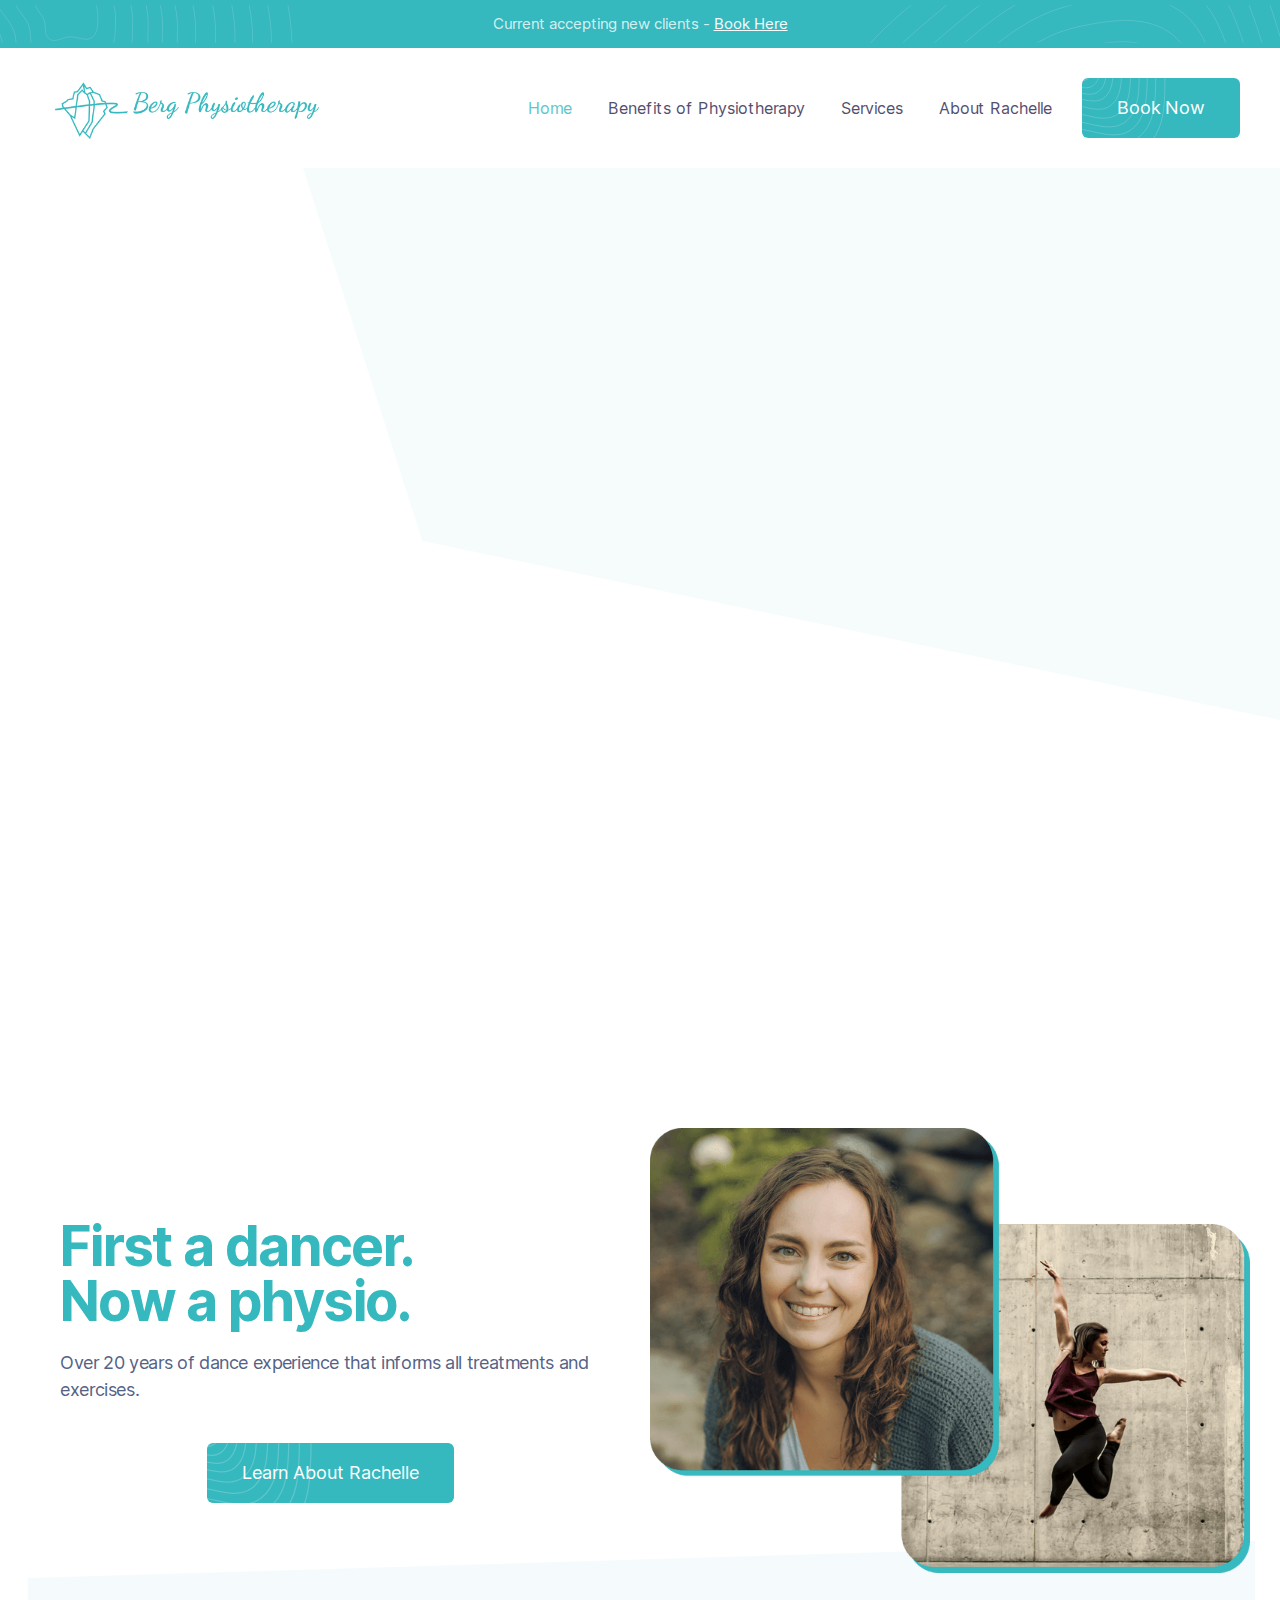
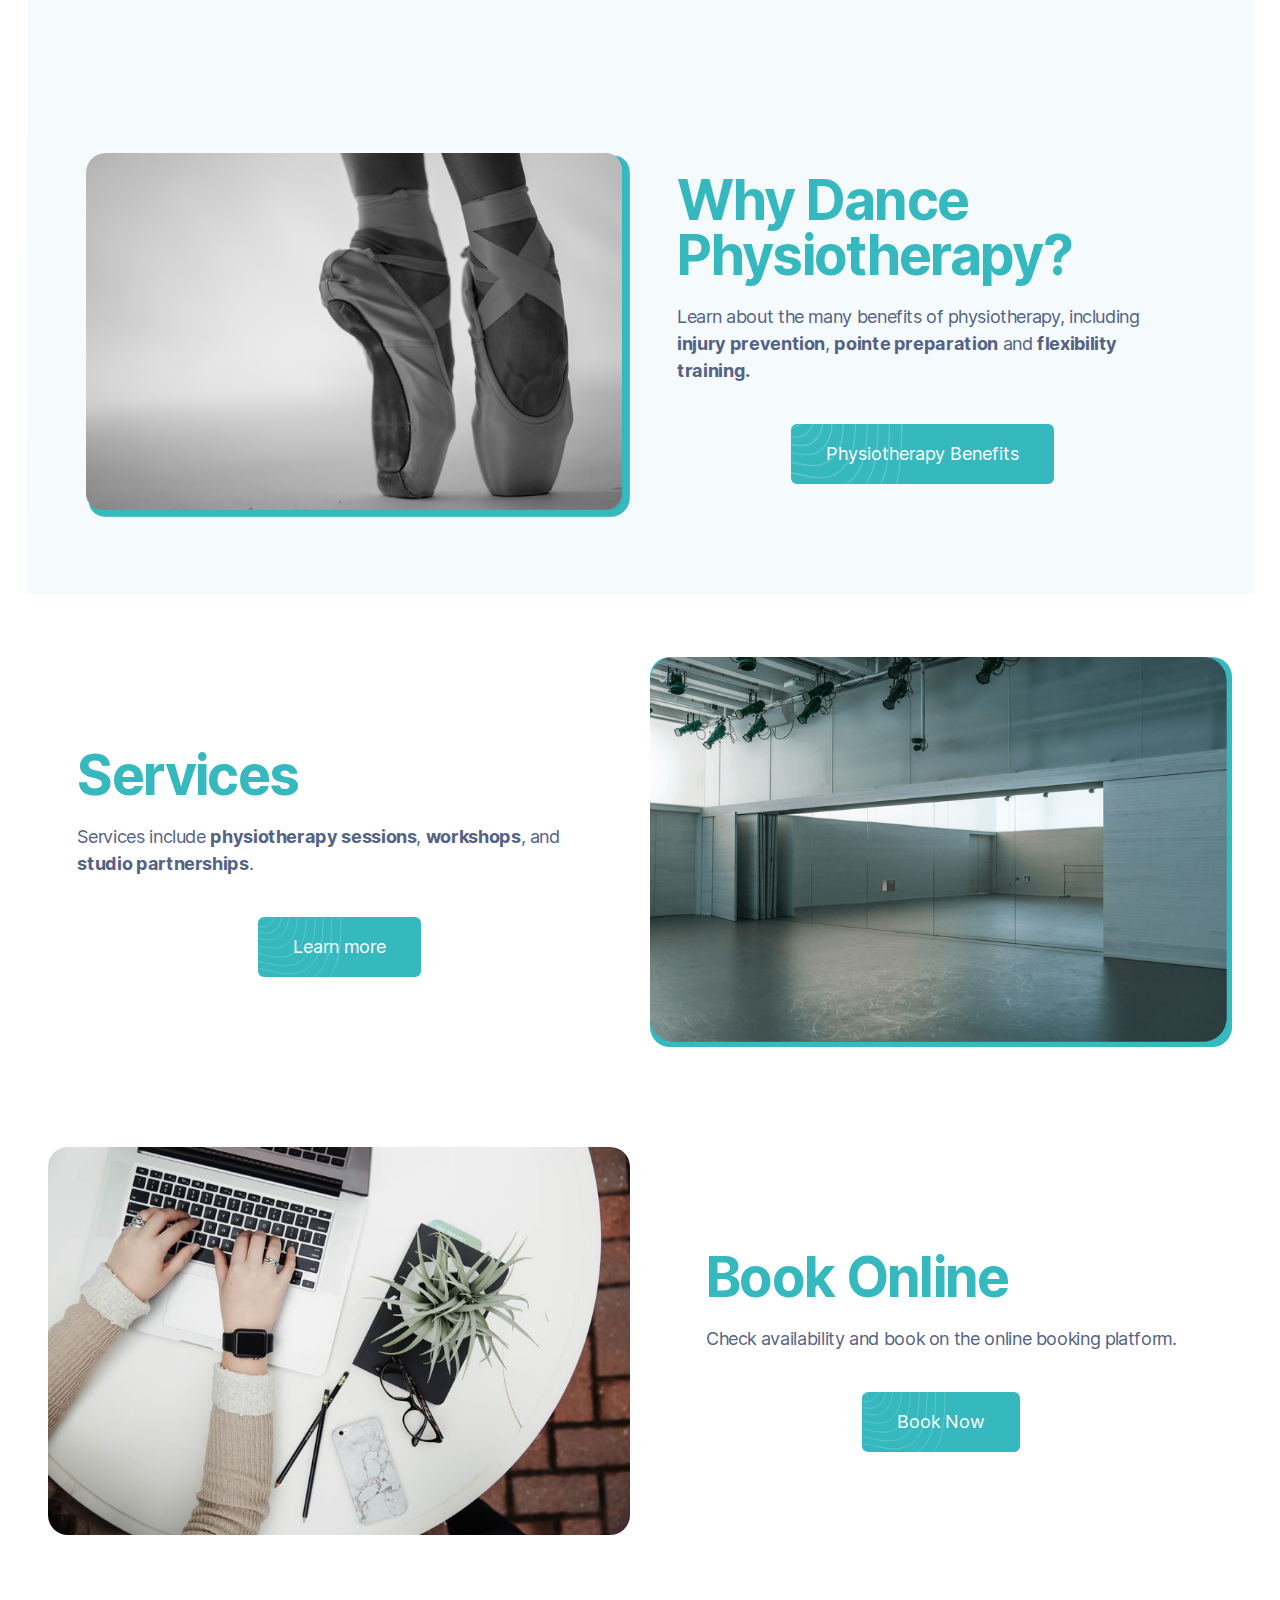
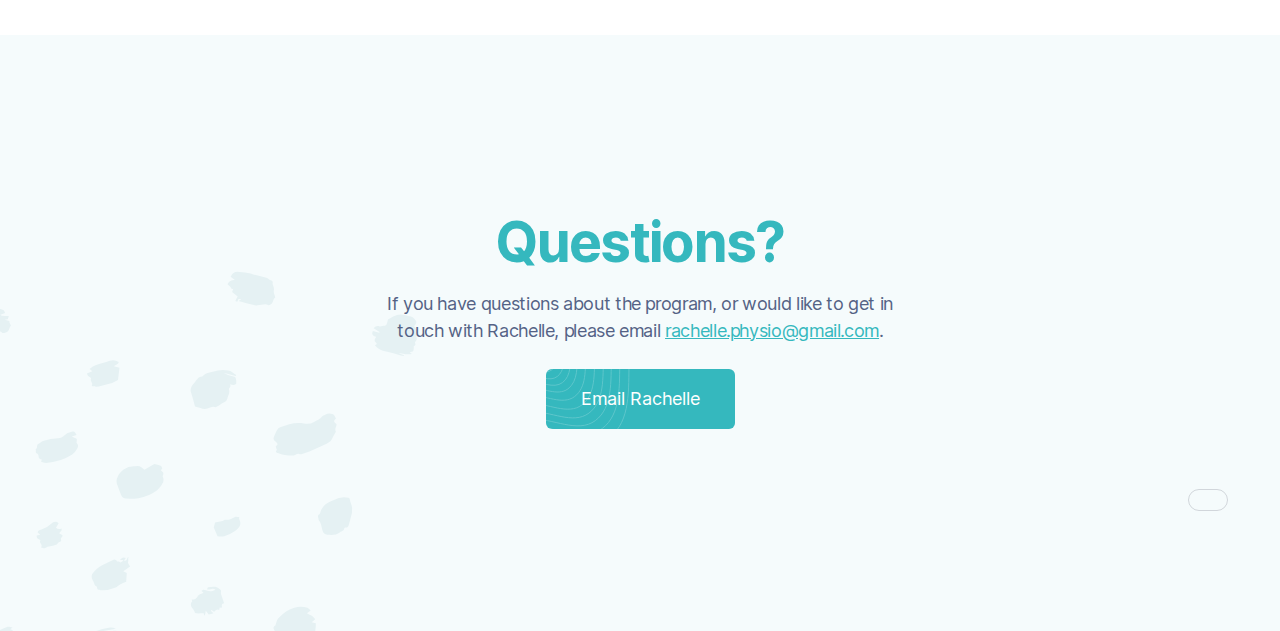
==== commit 0d5ef5b0: "V1.1.0 - button updates and small spacing change" ====
--- a/index.html
+++ b/index.html
@@ -1,5 +1,5 @@
 <!DOCTYPE html><!--  This site was created in Webflow. https://www.webflow.com  -->
-<!--  Last Published: Fri Sep 29 2023 07:00:31 GMT+0000 (Coordinated Universal Time)  -->
+<!--  Last Published: Sun Oct 01 2023 23:32:53 GMT+0000 (Coordinated Universal Time)  -->
 <html data-wf-page="64e985af2bb40124e1e56532" data-wf-site="64e985af2bb40124e1e564f6">
 <head>
   <meta charset="utf-8">
@@ -110,7 +110,7 @@
         <div id="w-node-_282c16e3-f82d-26e5-83ae-2af6996a9b59-e1e56532" class="content-block mobile">
           <h2>Book Online</h2>
           <p class="paragraph-4 mobile mobile-paragraph">Check availability and book on the online booking platform.</p>
-          <a href="services.html" class="button button-space mobile w-button">Book Now</a>
+          <a href="https://bergphysiotherapy.janeapp.com" target="_blank" class="button w-button">Book Now</a>
         </div>
       </div>
     </div>
--- a/css/bergphysio.webflow.css
+++ b/css/bergphysio.webflow.css
@@ -1127,6 +1127,8 @@
   background-repeat: no-repeat;
   background-size: cover;
   border-radius: 6px;
+  flex: 0 auto;
+  align-self: center;
   padding: 20px 35px;
   font-size: 18px;
   transition: background-color .25s;
@@ -3380,6 +3382,7 @@
 
   .text-block-85, .benefits-paragraph, .text-block-86, .text-block-87, .text-block-88 {
     color: #546285;
+    line-height: 1.5;
   }
 }
 
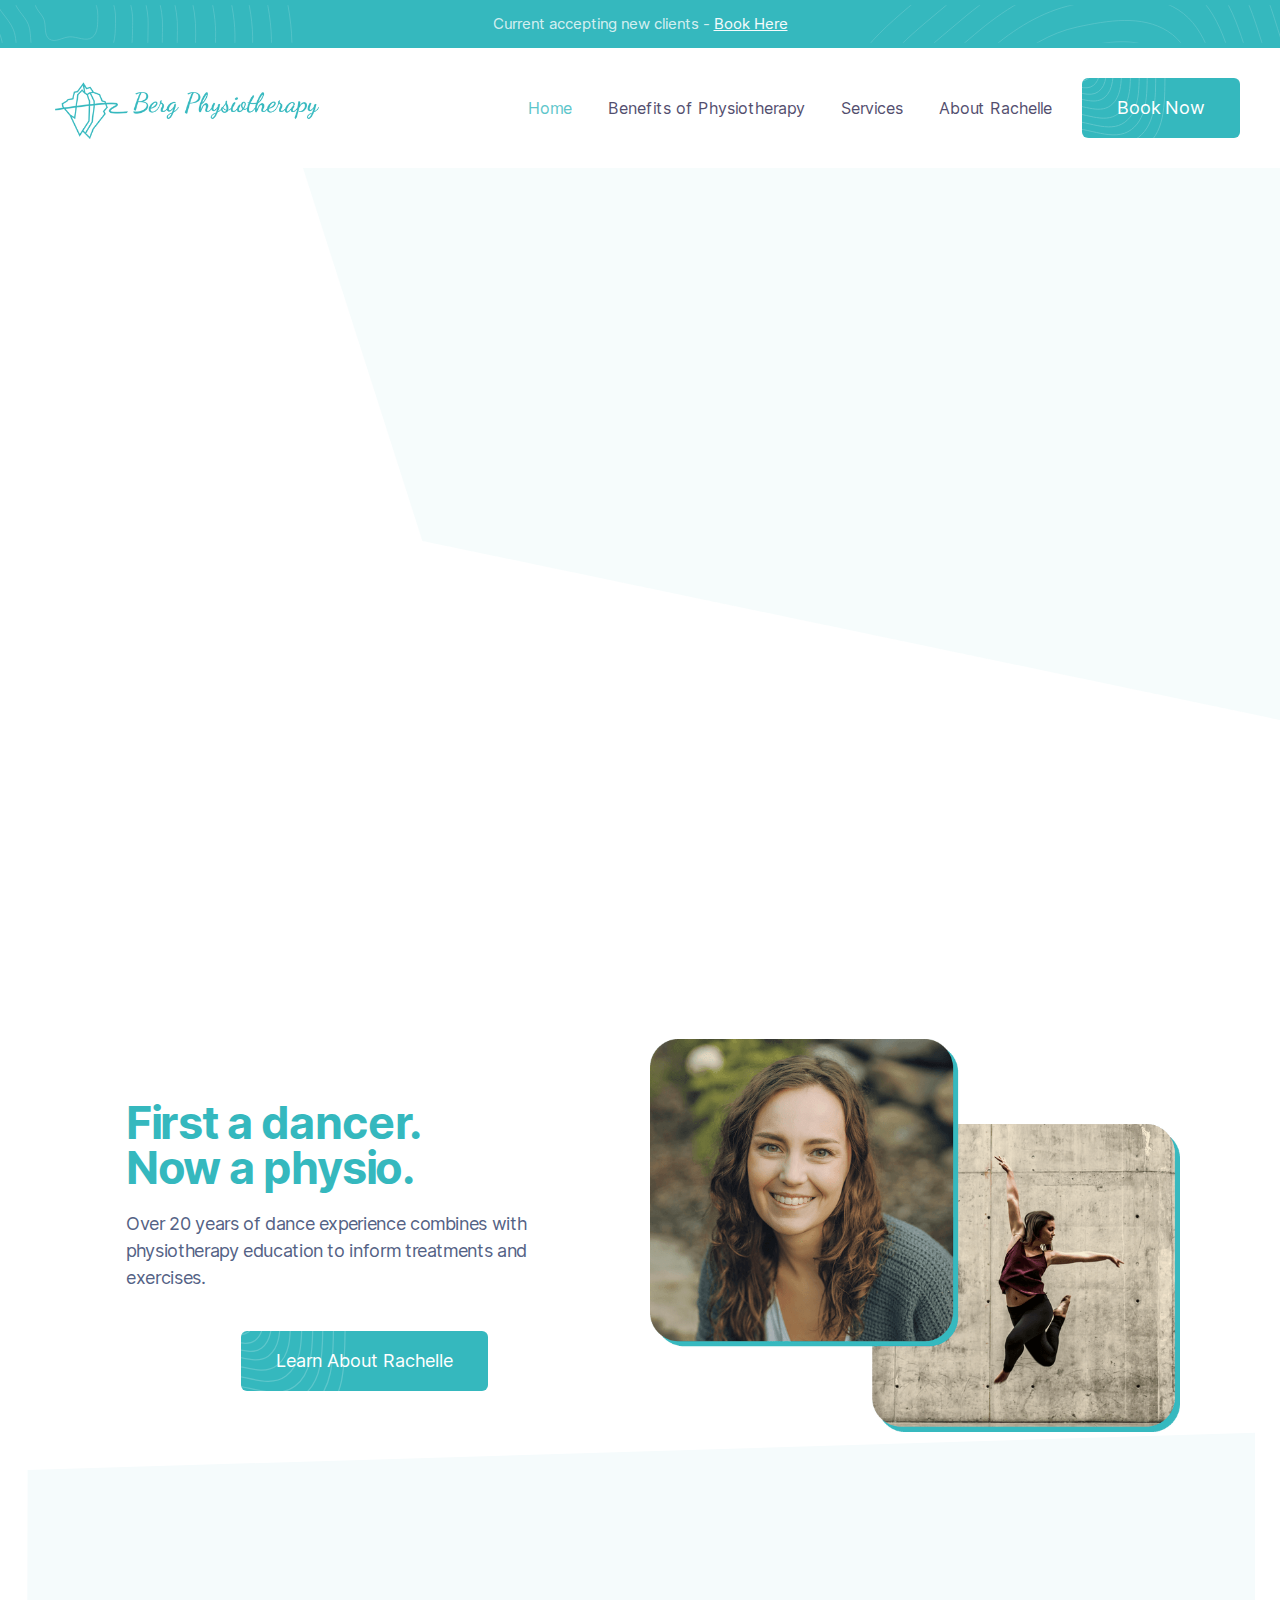
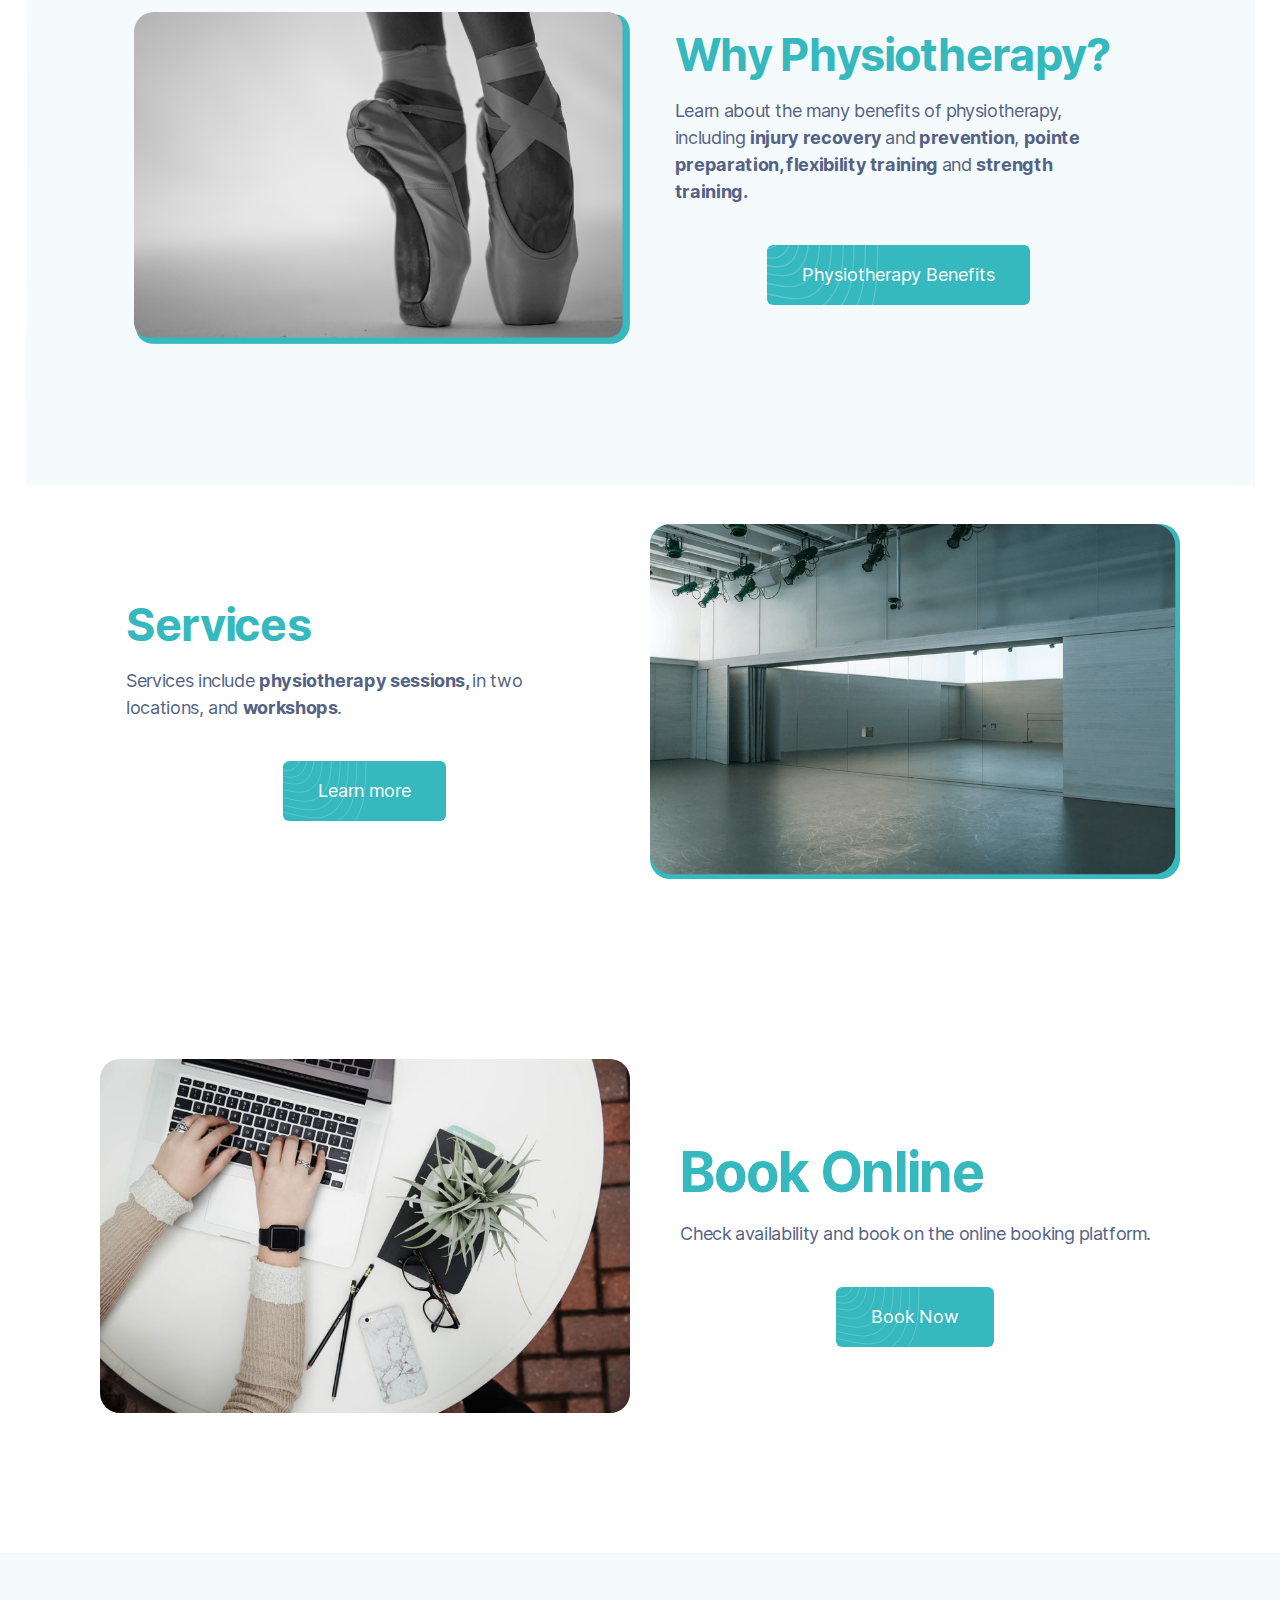
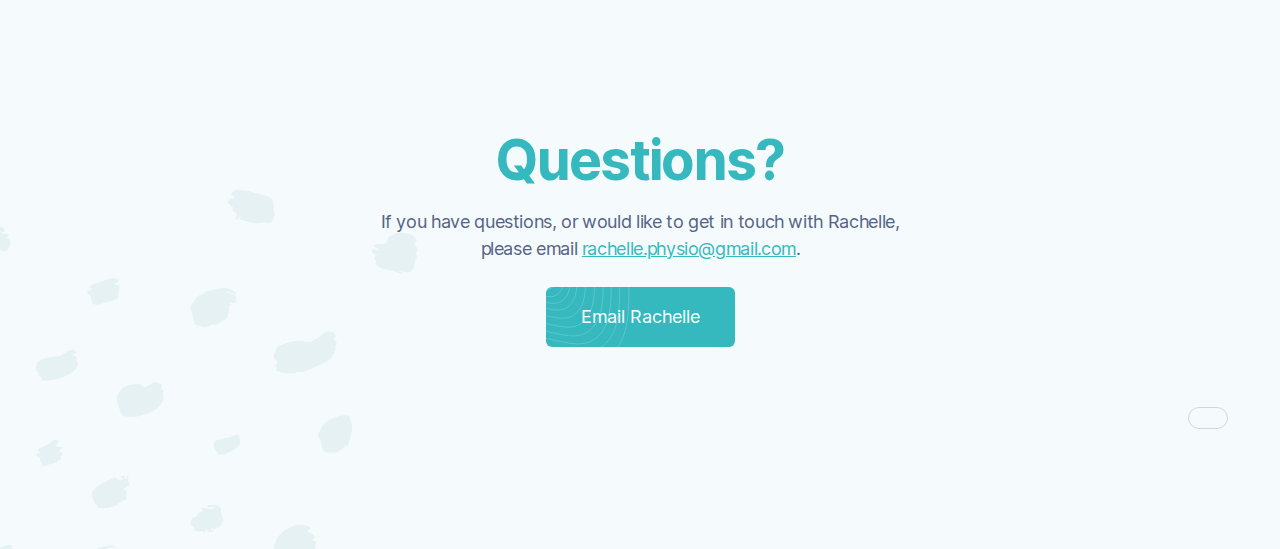
==== commit d3cd9b86: "updated website for general practice" ====
--- a/index.html
+++ b/index.html
@@ -1,5 +1,5 @@
 <!DOCTYPE html><!--  This site was created in Webflow. https://www.webflow.com  -->
-<!--  Last Published: Sun Oct 01 2023 23:32:53 GMT+0000 (Coordinated Universal Time)  -->
+<!--  Last Published: Mon Jan 01 2024 19:23:03 GMT+0000 (Coordinated Universal Time)  -->
 <html data-wf-page="64e985af2bb40124e1e56532" data-wf-site="64e985af2bb40124e1e564f6">
 <head>
   <meta charset="utf-8">
@@ -56,35 +56,35 @@
   <div id="Header" class="header mobile">
     <div class="container-flex">
       <div class="hero-content">
-        <h1 style="-webkit-transform:translate3d(-25PX, 0, 0) scale3d(1, 1, 1) rotateX(0) rotateY(0) rotateZ(0) skew(0, 0);-moz-transform:translate3d(-25PX, 0, 0) scale3d(1, 1, 1) rotateX(0) rotateY(0) rotateZ(0) skew(0, 0);-ms-transform:translate3d(-25PX, 0, 0) scale3d(1, 1, 1) rotateX(0) rotateY(0) rotateZ(0) skew(0, 0);transform:translate3d(-25PX, 0, 0) scale3d(1, 1, 1) rotateX(0) rotateY(0) rotateZ(0) skew(0, 0);opacity:0" class="hero-h1">Physiotherapy<br>for <span class="brand-span">dancers.</span></h1>
-        <p style="-webkit-transform:translate3d(-25PX, 0, 0) scale3d(1, 1, 1) rotateX(0) rotateY(0) rotateZ(0) skew(0, 0);-moz-transform:translate3d(-25PX, 0, 0) scale3d(1, 1, 1) rotateX(0) rotateY(0) rotateZ(0) skew(0, 0);-ms-transform:translate3d(-25PX, 0, 0) scale3d(1, 1, 1) rotateX(0) rotateY(0) rotateZ(0) skew(0, 0);transform:translate3d(-25PX, 0, 0) scale3d(1, 1, 1) rotateX(0) rotateY(0) rotateZ(0) skew(0, 0);opacity:0" class="hero-paragraph">Specialized treatment to safely maximize physical performance and technique, serving the greater Calgary area.</p>
+        <h1 style="-webkit-transform:translate3d(-25PX, 0, 0) scale3d(1, 1, 1) rotateX(0) rotateY(0) rotateZ(0) skew(0, 0);-moz-transform:translate3d(-25PX, 0, 0) scale3d(1, 1, 1) rotateX(0) rotateY(0) rotateZ(0) skew(0, 0);-ms-transform:translate3d(-25PX, 0, 0) scale3d(1, 1, 1) rotateX(0) rotateY(0) rotateZ(0) skew(0, 0);transform:translate3d(-25PX, 0, 0) scale3d(1, 1, 1) rotateX(0) rotateY(0) rotateZ(0) skew(0, 0);opacity:0" class="hero-h1">Physiotherapy<br>for <span class="brand-span">dancers, athletes, and everyone in-between!</span></h1>
+        <p style="-webkit-transform:translate3d(-25PX, 0, 0) scale3d(1, 1, 1) rotateX(0) rotateY(0) rotateZ(0) skew(0, 0);-moz-transform:translate3d(-25PX, 0, 0) scale3d(1, 1, 1) rotateX(0) rotateY(0) rotateZ(0) skew(0, 0);-ms-transform:translate3d(-25PX, 0, 0) scale3d(1, 1, 1) rotateX(0) rotateY(0) rotateZ(0) skew(0, 0);transform:translate3d(-25PX, 0, 0) scale3d(1, 1, 1) rotateX(0) rotateY(0) rotateZ(0) skew(0, 0);opacity:0" class="hero-paragraph">Specialized treatment to safely <span class="text-span-3">maximize physical performance</span>, <span class="text-span-4">build strength</span>, and <span class="text-span-5">recover from injury</span>, serving the greater Calgary area.</p>
         <div style="-webkit-transform:translate3d(-25PX, 0, 0) scale3d(1, 1, 1) rotateX(0) rotateY(0) rotateZ(0) skew(0, 0);-moz-transform:translate3d(-25PX, 0, 0) scale3d(1, 1, 1) rotateX(0) rotateY(0) rotateZ(0) skew(0, 0);-ms-transform:translate3d(-25PX, 0, 0) scale3d(1, 1, 1) rotateX(0) rotateY(0) rotateZ(0) skew(0, 0);transform:translate3d(-25PX, 0, 0) scale3d(1, 1, 1) rotateX(0) rotateY(0) rotateZ(0) skew(0, 0);opacity:0" class="button-wrapper">
           <a href="https://bergphysiotherapy.janeapp.com" target="_blank" class="button w-button">Book Now</a>
         </div>
       </div>
-      <div class="hero-image-wrap"><img src="images/drew-colins-LIEQsu5JuoM-unsplash.jpg" alt="Food Delivery" style="opacity:0;-webkit-transform:translate3d(0, 0, 0) scale3d(0.95, 0.95, 1) rotateX(0) rotateY(0) rotateZ(0) skew(0, 0);-moz-transform:translate3d(0, 0, 0) scale3d(0.95, 0.95, 1) rotateX(0) rotateY(0) rotateZ(0) skew(0, 0);-ms-transform:translate3d(0, 0, 0) scale3d(0.95, 0.95, 1) rotateX(0) rotateY(0) rotateZ(0) skew(0, 0);transform:translate3d(0, 0, 0) scale3d(0.95, 0.95, 1) rotateX(0) rotateY(0) rotateZ(0) skew(0, 0)" sizes="(max-width: 479px) 69vw, (max-width: 991px) 66vw, 39vw" srcset="images/drew-colins-LIEQsu5JuoM-unsplash-p-500.jpg 500w, images/drew-colins-LIEQsu5JuoM-unsplash-p-800.jpg 800w, images/drew-colins-LIEQsu5JuoM-unsplash-p-1080.jpg 1080w, images/drew-colins-LIEQsu5JuoM-unsplash-p-1600.jpg 1600w, images/drew-colins-LIEQsu5JuoM-unsplash-p-2000.jpg 2000w, images/drew-colins-LIEQsu5JuoM-unsplash-p-2600.jpg 2600w, images/drew-colins-LIEQsu5JuoM-unsplash-p-3200.jpg 3200w, images/drew-colins-LIEQsu5JuoM-unsplash.jpg 3343w" class="hero-image"></div>
+      <div class="hero-image-wrap"><img src="images/drew-colins-LIEQsu5JuoM-unsplash.jpg" alt="Food Delivery" style="opacity:0;-webkit-transform:translate3d(0, 0, 0) scale3d(0.95, 0.95, 1) rotateX(0) rotateY(0) rotateZ(0) skew(0, 0);-moz-transform:translate3d(0, 0, 0) scale3d(0.95, 0.95, 1) rotateX(0) rotateY(0) rotateZ(0) skew(0, 0);-ms-transform:translate3d(0, 0, 0) scale3d(0.95, 0.95, 1) rotateX(0) rotateY(0) rotateZ(0) skew(0, 0);transform:translate3d(0, 0, 0) scale3d(0.95, 0.95, 1) rotateX(0) rotateY(0) rotateZ(0) skew(0, 0)" sizes="(max-width: 479px) 69vw, (max-width: 991px) 66vw, 34vw" srcset="images/drew-colins-LIEQsu5JuoM-unsplash-p-500.jpg 500w, images/drew-colins-LIEQsu5JuoM-unsplash-p-800.jpg 800w, images/drew-colins-LIEQsu5JuoM-unsplash-p-1080.jpg 1080w, images/drew-colins-LIEQsu5JuoM-unsplash-p-1600.jpg 1600w, images/drew-colins-LIEQsu5JuoM-unsplash-p-2000.jpg 2000w, images/drew-colins-LIEQsu5JuoM-unsplash-p-2600.jpg 2600w, images/drew-colins-LIEQsu5JuoM-unsplash-p-3200.jpg 3200w, images/drew-colins-LIEQsu5JuoM-unsplash.jpg 3343w" class="hero-image"></div>
     </div>
   </div>
   <div class="content-section-bg mobile">
     <div>
       <aside class="columns-6 mobilecolumns w-row">
-        <div class="mobile w-col w-col-6 w-col-small-small-stack w-col-tiny-tiny-stack">
+        <div class="mobile w-col w-col-6">
           <div id="w-node-_6a8b79e1-367f-e538-4892-ef67edb516ed-e1e56532" class="div-block-6 tablet">
             <h2 class="heading mobile">First a dancer.<br>Now a physio.</h2>
-            <p class="paragraph-3 mobile mobileparagraph">Over 20 years of dance experience that informs all treatments and exercises.</p>
+            <p class="paragraph-3 mobile mobileparagraph">Over 20 years of dance experience combines with physiotherapy education to inform treatments and exercises.</p>
             <a href="about-me.html" class="button button-space mobile tablet w-button">Learn About Rachelle</a>
           </div>
         </div>
-        <div class="w-col w-col-6 w-col-small-small-stack w-col-tiny-tiny-stack"><img src="images/dancephysio.png" id="w-node-_215463ad-74c1-8d1a-cb70-4d4ead45f31b-e1e56532" sizes="(max-width: 479px) 85vw, (max-width: 767px) 92vw, (max-width: 991px) 46vw, (max-width: 3429px) 48vw, 1646px" srcset="images/dancephysio-p-500.png 500w, images/dancephysio-p-800.png 800w, images/dancephysio-p-1080.png 1080w, images/dancephysio-p-1600.png 1600w, images/dancephysio.png 1646w" alt="Rachelle Berg, a physiotherapist who specializes in treatment for dancers." class="image-7 mobile"></div>
+        <div class="w-col w-col-6"><img src="images/dancephysio.png" id="w-node-_215463ad-74c1-8d1a-cb70-4d4ead45f31b-e1e56532" sizes="(max-width: 479px) 80vw, (max-width: 767px) 83vw, (max-width: 991px) 41vw, (max-width: 3919px) 42vw, 1646px" srcset="images/dancephysio-p-500.png 500w, images/dancephysio-p-800.png 800w, images/dancephysio-p-1080.png 1080w, images/dancephysio-p-1600.png 1600w, images/dancephysio.png 1646w" alt="Rachelle Berg, a physiotherapist who specializes in treatment for dancers." class="image-7 mobile"></div>
       </aside>
     </div>
     <div class="container">
       <div class="columns-3 mobile mobile-tablet w-row">
-        <div class="w-col w-col-6 w-col-stack"><img src="images/Dancer_Pointe2.png" sizes="(max-width: 479px) 86vw, (max-width: 767px) 44vw, 45vw" srcset="images/Dancer_Pointe2-p-500.png 500w, images/Dancer_Pointe2-p-800.png 800w, images/Dancer_Pointe2-p-1080.png 1080w, images/Dancer_Pointe2-p-1600.png 1600w, images/Dancer_Pointe2-p-2000.png 2000w, images/Dancer_Pointe2-p-2600.png 2600w, images/Dancer_Pointe2.png 3031w" alt="Dancer en pointe in pointe shoes." class="image-5 mobile"></div>
+        <div class="w-col w-col-6 w-col-stack"><img src="images/Dancer_Pointe2.png" sizes="(max-width: 479px) 78vw, (max-width: 767px) 40vw, 41vw" srcset="images/Dancer_Pointe2-p-500.png 500w, images/Dancer_Pointe2-p-800.png 800w, images/Dancer_Pointe2-p-1080.png 1080w, images/Dancer_Pointe2-p-1600.png 1600w, images/Dancer_Pointe2-p-2000.png 2000w, images/Dancer_Pointe2-p-2600.png 2600w, images/Dancer_Pointe2.png 3031w" alt="Dancer en pointe in pointe shoes." class="image-5 mobile"></div>
         <div class="column-4 w-col w-col-6 w-col-stack">
           <div id="w-node-da9351af-752a-0776-2d50-f3b7b2605826-e1e56532" class="div-block-5 mobile">
-            <h2 class="heading mobile">Why Dance Physiotherapy?</h2>
-            <p class="paragraph-3">Learn about the many benefits of physiotherapy, including <span><strong>injury prevention</strong></span>, <strong>pointe preparation</strong> and <strong>flexibility training.</strong></p>
+            <h2 class="heading mobile">Why Physiotherapy?</h2>
+            <p class="paragraph-3">Learn about the many benefits of physiotherapy, including <span><strong>injury recovery </strong>and<strong> prevention</strong></span>, <strong>pointe preparation, </strong><strong>flexibility training </strong>and <strong>strength training</strong><strong>.</strong></p>
             <a href="benefits-of-physiotherapy.html" class="button button-space tablet tablet-button w-button">Physiotherapy Benefits</a>
           </div>
         </div>
@@ -95,17 +95,17 @@
         <div class="column-3 w-col w-col-6 w-col-stack w-col-small-small-stack w-col-tiny-tiny-stack">
           <div class="div-block-3 mobile tablet">
             <h2 class="heading mobile mobile-header">Services</h2>
-            <p class="paragraph-3 mobile mobileparagraph">Services include <strong>physiotherapy sessions</strong>, <strong>workshops</strong>, and <strong>studio partnerships</strong>.</p>
+            <p class="paragraph-3 mobile mobileparagraph">Services include <strong>physiotherapy sessions, </strong>in two locations, and <strong>workshops</strong>.</p>
             <a href="services.html" class="button button-space mobile w-button">Learn more</a>
           </div>
         </div>
-        <div class="w-col w-col-6 w-col-stack w-col-small-small-stack w-col-tiny-tiny-stack"><img src="images/Dance-Studio.png" sizes="(max-width: 479px) 86vw, (max-width: 767px) 44vw, (max-width: 991px) 45vw, (max-width: 4804px) 46vw, 2210px" srcset="images/Dance-Studio-p-500.png 500w, images/Dance-Studio-p-800.png 800w, images/Dance-Studio-p-1080.png 1080w, images/Dance-Studio-p-1600.png 1600w, images/Dance-Studio-p-2000.png 2000w, images/Dance-Studio.png 2210w" alt="Dance studio" class="image-4 mobile"></div>
+        <div class="w-col w-col-6 w-col-stack w-col-small-small-stack w-col-tiny-tiny-stack"><img src="images/Dance-Studio.png" sizes="(max-width: 479px) 78vw, (max-width: 767px) 40vw, (max-width: 991px) 41vw, (max-width: 5261px) 42vw, 2210px" srcset="images/Dance-Studio-p-500.png 500w, images/Dance-Studio-p-800.png 800w, images/Dance-Studio-p-1080.png 1080w, images/Dance-Studio-p-1600.png 1600w, images/Dance-Studio-p-2000.png 2000w, images/Dance-Studio.png 2210w" alt="Dance studio" class="image-4 mobile"></div>
       </div>
     </div>
   </div>
   <div>
     <div class="columns-4 mobile w-row">
-      <div class="w-col w-col-6"><img src="images/corinne-kutz-tMI2_-r5Nfo-unsplash.jpg" id="w-node-bbf47a5d-9e13-6e72-93ca-d3af7ed13c51-e1e56532" sizes="(max-width: 479px) 88vw, (max-width: 767px) 44vw, (max-width: 991px) 45vw, (max-width: 6260px) 46vw, 2880px" srcset="images/corinne-kutz-tMI2_-r5Nfo-unsplash-p-500.jpg 500w, images/corinne-kutz-tMI2_-r5Nfo-unsplash-p-800.jpg 800w, images/corinne-kutz-tMI2_-r5Nfo-unsplash-p-1080.jpg 1080w, images/corinne-kutz-tMI2_-r5Nfo-unsplash-p-1600.jpg 1600w, images/corinne-kutz-tMI2_-r5Nfo-unsplash-p-2000.jpg 2000w, images/corinne-kutz-tMI2_-r5Nfo-unsplash-p-2600.jpg 2600w, images/corinne-kutz-tMI2_-r5Nfo-unsplash.jpg 2880w" alt="Working online, booking online" class="image mobile"></div>
+      <div class="w-col w-col-6"><img src="images/corinne-kutz-tMI2_-r5Nfo-unsplash.jpg" id="w-node-bbf47a5d-9e13-6e72-93ca-d3af7ed13c51-e1e56532" sizes="(max-width: 479px) 80vw, (max-width: 767px) 40vw, (max-width: 991px) 41vw, (max-width: 6857px) 42vw, 2880px" srcset="images/corinne-kutz-tMI2_-r5Nfo-unsplash-p-500.jpg 500w, images/corinne-kutz-tMI2_-r5Nfo-unsplash-p-800.jpg 800w, images/corinne-kutz-tMI2_-r5Nfo-unsplash-p-1080.jpg 1080w, images/corinne-kutz-tMI2_-r5Nfo-unsplash-p-1600.jpg 1600w, images/corinne-kutz-tMI2_-r5Nfo-unsplash-p-2000.jpg 2000w, images/corinne-kutz-tMI2_-r5Nfo-unsplash-p-2600.jpg 2600w, images/corinne-kutz-tMI2_-r5Nfo-unsplash.jpg 2880w" alt="Working online, booking online" class="image mobile"></div>
       <div class="column-2 w-col w-col-6">
         <div id="w-node-_282c16e3-f82d-26e5-83ae-2af6996a9b59-e1e56532" class="content-block mobile">
           <h2>Book Online</h2>
@@ -119,7 +119,7 @@
     <div class="container tablet">
       <div class="content-block bg-text">
         <h2>Questions?</h2>
-        <p class="paragraph-2 mobile">If you have questions about the program, or would like to get in touch with Rachelle, please email <a href="mailto:rachelle.physio@gmail.com?subject=Questions%20about%20">rachelle.physio@gmail.com</a>.</p>
+        <p class="paragraph-2 mobile">If you have questions, or would like to get in touch with Rachelle, please email <a href="mailto:rachelle.physio@gmail.com?subject=Questions%20about%20">rachelle.physio@gmail.com</a>.</p>
         <a href="mailto:rachelle.physio@gmail.com" class="button button-space mobile w-button">Email Rachelle</a>
       </div>
       <div class="footer-detail-right">
--- a/css/webflow.css
+++ b/css/webflow.css
@@ -100,6 +100,9 @@
 }
 html[data-w-dynpage] [data-w-cloak] {
   color: transparent !important;
+}
+.w-code-block {
+  margin: unset;
 }
 .w-webflow-badge,
 .w-webflow-badge * {
@@ -172,10 +175,10 @@
   right: 12px !important;
   bottom: 12px !important;
   left: auto !important;
-  color: #AAADB0 !important;
+  color: #aaadb0 !important;
   background-color: #fff !important;
   border-radius: 3px !important;
-  padding: 6px 8px 6px 6px !important;
+  padding: 6px !important;
   font-size: 12px !important;
   opacity: 1 !important;
   line-height: 14px !important;
--- a/css/bergphysio.webflow.css
+++ b/css/bergphysio.webflow.css
@@ -1,3 +1,11 @@
+:root {
+  --black: #191b22;
+  --brand: #35b8be;
+  --alice-blue: #f5fbfc;
+  --slate-grey: #7e828f;
+  --coral: #ff8946;
+}
+
 .w-commerce-commercecheckoutformcontainer {
   width: 100%;
   min-height: 100vh;
@@ -940,7 +948,7 @@
 }
 
 h1 {
-  color: #191b22;
+  color: var(--black);
   letter-spacing: -.03em;
   margin-top: 20px;
   margin-bottom: 10px;
@@ -950,7 +958,7 @@
 }
 
 h2 {
-  color: #35b8be;
+  color: var(--brand);
   letter-spacing: -.03em;
   margin-top: 20px;
   margin-bottom: 20px;
@@ -960,7 +968,7 @@
 }
 
 h3 {
-  color: #191b22;
+  color: var(--black);
   margin-top: 20px;
   margin-bottom: 10px;
   font-size: 40px;
@@ -969,7 +977,7 @@
 }
 
 h4 {
-  color: #191b22;
+  color: var(--black);
   margin-top: 10px;
   margin-bottom: 10px;
   font-size: 28px;
@@ -1006,7 +1014,7 @@
 }
 
 a {
-  color: #35b8be;
+  color: var(--brand);
   text-decoration: underline;
 }
 
@@ -1017,8 +1025,8 @@
 
 .banner {
   min-height: 48px;
+  background-color: var(--brand);
   color: #fff;
-  background-color: #35b8be;
   background-image: url('../images/Banner-Wave.svg');
   background-position: 0%;
   background-repeat: no-repeat;
@@ -1054,7 +1062,7 @@
 }
 
 .nav-link.w--current {
-  color: #35b8be;
+  color: var(--brand);
 }
 
 .navigation-container {
@@ -1120,8 +1128,8 @@
 
 .button {
   min-height: 60px;
+  background-color: var(--brand);
   text-align: center;
-  background-color: #35b8be;
   background-image: url('../images/Button-Wave.svg');
   background-position: 0 0;
   background-repeat: no-repeat;
@@ -1185,7 +1193,7 @@
 
 .hero-h1 {
   max-width: 700px;
-  color: #35b8be;
+  color: var(--brand);
   letter-spacing: -.03em;
   margin-bottom: 20px;
   font-size: 60px;
@@ -1237,7 +1245,7 @@
 }
 
 .webflow-link {
-  color: #35b8be;
+  color: var(--brand);
 }
 
 .footer-grid {
@@ -1255,7 +1263,7 @@
 }
 
 .footer {
-  background-color: #f5fbfc;
+  background-color: var(--alice-blue);
   background-image: url('../images/Pattern-Footer.svg');
   background-position: 0 100%;
   background-repeat: no-repeat;
@@ -1277,7 +1285,7 @@
 }
 
 .brand-span {
-  color: #35b8be;
+  color: var(--brand);
 }
 
 .review-wrap {
@@ -1386,8 +1394,8 @@
 .cart-button {
   min-height: 55px;
   min-width: 55px;
+  background-color: var(--brand);
   text-align: center;
-  background-color: #35b8be;
   background-image: url('../images/Button-Wave.svg');
   background-position: 0 0;
   background-repeat: no-repeat;
@@ -1402,7 +1410,7 @@
 .cart-quantity {
   height: 25px;
   min-width: 25px;
-  color: #35b8be;
+  color: var(--brand);
   border-radius: 100px;
   justify-content: center;
   align-items: center;
@@ -1454,7 +1462,7 @@
 }
 
 .price {
-  color: #35b8be;
+  color: var(--brand);
   font-size: 16px;
   font-weight: 400;
 }
@@ -1519,7 +1527,7 @@
 
 .submit-button {
   min-height: 50px;
-  background-color: #35b8be;
+  background-color: var(--brand);
   background-image: url('../images/Button-Wave.svg');
   background-position: 0 0;
   background-repeat: no-repeat;
@@ -1541,23 +1549,23 @@
 
 .checkout-button {
   min-height: 52px;
-  background-color: #35b8be;
+  background-color: var(--brand);
   border-radius: 4px;
   justify-content: center;
   display: flex;
 }
 
 .cart-line-item {
-  color: #7e828f;
+  color: var(--slate-grey);
   font-size: 18px;
 }
 
 .text-block {
-  color: #191b22;
+  color: var(--black);
 }
 
 .text-block-2 {
-  color: #ff8946;
+  color: var(--coral);
 }
 
 .tab-menu-round {
@@ -1567,30 +1575,41 @@
   display: flex;
 }
 
+.tab-menu-round.mobile-wrap {
+  flex-flow: row;
+  justify-content: center;
+  align-items: center;
+  display: flex;
+}
+
 .tab-link-round {
   min-height: 52px;
+  text-align: center;
   background-color: rgba(0, 0, 0, 0);
   border: 1px solid rgba(97, 114, 131, .2);
   border-radius: 6px;
   justify-content: center;
   align-items: center;
-  margin-left: 15px;
-  margin-right: 15px;
-  padding-left: 45px;
-  padding-right: 45px;
+  margin-left: 10px;
+  margin-right: 10px;
+  padding: 10px 20px;
   font-size: 16px;
   display: flex;
 }
 
 .tab-link-round.w--current {
+  background-color: var(--brand);
   color: #fff;
-  background-color: #35b8be;
   background-image: url('../images/Button-Wave.svg');
   background-position: 0 0;
   background-repeat: no-repeat;
   background-size: cover;
   border-color: rgba(97, 114, 131, 0);
   border-radius: 6px;
+  margin-top: 0;
+  margin-left: 10px;
+  margin-right: 10px;
+  padding: 10px 20px;
 }
 
 .faq-question-wrap {
@@ -1599,7 +1618,7 @@
 }
 
 .faq-question-bar {
-  color: #191b22;
+  color: var(--black);
   border-bottom: 1px solid rgba(0, 0, 0, .04);
   justify-content: space-between;
   align-items: center;
@@ -1613,8 +1632,9 @@
 }
 
 .question-title {
-  color: #35b8be;
-  text-align: left;
+  color: var(--brand);
+  text-align: center;
+  margin-top: 20px;
   font-size: 18px;
   font-weight: 600;
 }
@@ -1625,7 +1645,7 @@
 }
 
 .faq-paragraph {
-  color: #7e828f;
+  color: var(--slate-grey);
   letter-spacing: -.25px;
   margin-bottom: 0;
   padding-top: 20px;
@@ -1726,7 +1746,7 @@
 }
 
 .link {
-  color: #35b8be;
+  color: var(--brand);
 }
 
 .utility-page-form {
@@ -1744,7 +1764,7 @@
 }
 
 .checkout-form {
-  background-color: #f5fbfc;
+  background-color: var(--alice-blue);
   padding-top: 100px;
   padding-bottom: 100px;
 }
@@ -1768,23 +1788,23 @@
 }
 
 .order-confirmation {
-  background-color: #f5fbfc;
+  background-color: var(--alice-blue);
   padding-top: 100px;
   padding-bottom: 100px;
 }
 
 .text-block-81 {
-  color: #35b8be;
+  color: var(--brand);
 }
 
 .required {
-  color: #ff8946;
+  color: var(--coral);
 }
 
 .button-white {
   min-height: 60px;
+  background-color: var(--brand);
   text-align: center;
-  background-color: #35b8be;
   background-image: url('../images/Button-Wave.svg');
   background-position: 0 0;
   background-repeat: no-repeat;
@@ -1796,7 +1816,7 @@
 }
 
 .button-white.button-space {
-  color: #35b8be;
+  color: var(--brand);
   background-color: #fff;
   margin-top: 40px;
 }
@@ -1820,17 +1840,19 @@
 .hero-image {
   max-width: 100%;
   clear: none;
+  background-color: var(--brand);
+  background-image: linear-gradient(to bottom, var(--brand), var(--brand));
   opacity: .9;
   -webkit-backdrop-filter: blur(5px);
   backdrop-filter: blur(5px);
+  outline-color: var(--brand);
   outline-offset: 0px;
   -webkit-text-fill-color: inherit;
   mix-blend-mode: normal;
-  background-color: #35b8be;
-  background-image: linear-gradient(#35b8be, #35b8be);
   background-clip: content-box;
   border-radius: 20px;
-  outline: 5px #35b8be;
+  outline-width: 5px;
+  outline-style: none;
   flex: none;
   align-self: auto;
   margin: 20px auto;
@@ -1846,7 +1868,7 @@
 }
 
 .paypal-checkout-form {
-  background-color: #f5fbfc;
+  background-color: var(--alice-blue);
   padding-top: 100px;
   padding-bottom: 100px;
 }
@@ -1924,7 +1946,7 @@
 
 .header-section {
   min-height: 420px;
-  background-color: #f5fbfc;
+  background-color: var(--alice-blue);
   justify-content: center;
   align-items: center;
   padding: 100px 3%;
@@ -1977,7 +1999,7 @@
 
 .colour-block {
   height: 120px;
-  background-color: #35b8be;
+  background-color: var(--brand);
 }
 
 .colour-block.c8 {
@@ -1989,7 +2011,7 @@
 }
 
 .colour-block.c3 {
-  background-color: #ff8946;
+  background-color: var(--coral);
 }
 
 .colour-block.c2 {
@@ -2043,7 +2065,7 @@
 }
 
 .size-detail {
-  color: #35b8be;
+  color: var(--brand);
   margin-left: 8px;
 }
 
@@ -2069,9 +2091,9 @@
 }
 
 .new-tag {
+  background-color: var(--brand);
   color: #fff;
   text-transform: uppercase;
-  background-color: #35b8be;
   border-radius: 4px;
   margin-left: 4px;
   padding: 10px 20px;
@@ -2086,7 +2108,7 @@
 
 .order-button {
   min-height: 45px;
-  background-color: #35b8be;
+  background-color: var(--brand);
   border-radius: 6px;
   justify-content: center;
   display: flex;
@@ -2116,7 +2138,7 @@
 }
 
 .price-text {
-  color: #35b8be;
+  color: var(--brand);
   letter-spacing: -.03em;
   margin-top: 20px;
   font-size: 22px;
@@ -2137,16 +2159,16 @@
 
 .out-of-stock-state {
   min-height: 45px;
+  background-color: var(--coral);
   color: #fff;
   text-align: center;
-  background-color: #ff8946;
   justify-content: center;
   align-items: center;
   display: flex;
 }
 
 .header-h1.header-mobile {
-  color: #35b8be;
+  color: var(--brand);
 }
 
 .pattern {
@@ -2159,9 +2181,9 @@
 
 .pagination-button {
   min-height: 60px;
+  background-color: var(--brand);
   color: #fff;
   text-align: center;
-  background-color: #35b8be;
   background-image: url('../images/Button-Wave.svg');
   background-position: 0 0;
   background-repeat: no-repeat;
@@ -2253,7 +2275,7 @@
 }
 
 .link-2 {
-  color: #f5fbfc;
+  color: var(--alice-blue);
 }
 
 .image {
@@ -2262,20 +2284,21 @@
 }
 
 .heading {
-  color: #35b8be;
+  color: var(--brand);
 }
 
 .heading.mobile {
   text-align: left;
   align-self: auto;
   padding-left: 0;
+  font-size: 45px;
   display: flex;
 }
 
 .button-2 {
-  color: #f5fbfc;
+  background-color: var(--brand);
+  color: var(--alice-blue);
   -webkit-text-fill-color: inherit;
-  background-color: #35b8be;
   background-clip: border-box;
   border-radius: 12px;
   margin-left: 50px;
@@ -2288,8 +2311,8 @@
 }
 
 .heading-2 {
-  color: #35b8be;
-  -webkit-text-stroke-color: #191b22;
+  color: var(--brand);
+  -webkit-text-stroke-color: var(--black);
 }
 
 .div-block-2 {
@@ -2311,7 +2334,7 @@
 }
 
 .paragraph-2.faq-contact {
-  color: #35b8be;
+  color: var(--brand);
   font-size: 20px;
 }
 
@@ -2331,8 +2354,8 @@
 }
 
 .image-4 {
+  background-color: var(--brand);
   opacity: 1;
-  background-color: #35b8be;
   border-radius: 20px;
 }
 
@@ -2380,7 +2403,8 @@
 }
 
 .heading-3 {
-  color: #35b8be;
+  color: var(--brand);
+  align-self: flex-start;
   margin-top: 15px;
 }
 
@@ -2399,7 +2423,8 @@
 }
 
 .heading-5 {
-  color: #35b8be;
+  color: var(--brand);
+  font-size: 45px;
 }
 
 .container-2 {
@@ -2415,12 +2440,12 @@
 }
 
 .text-block-83 {
-  color: #35b8be;
+  color: var(--brand);
   font-size: 30px;
 }
 
 .text-block-84 {
-  color: #35b8be;
+  color: var(--brand);
   object-fit: fill;
   font-size: 30px;
   display: inline;
@@ -2437,7 +2462,7 @@
 }
 
 .heading-6 {
-  color: #35b8be;
+  color: var(--brand);
   text-align: center;
   justify-content: center;
   display: flex;
@@ -2462,19 +2487,45 @@
   display: block;
 }
 
+.columns-3.mobile.mobile-tablet {
+  margin-left: 7%;
+  margin-right: 7%;
+}
+
 .column-2 {
   justify-content: center;
   align-items: center;
   display: flex;
 }
 
-.columns-4, .columns-5 {
+.columns-4 {
   justify-content: center;
   align-items: center;
   margin: 100px 3%;
   display: flex;
 }
 
+.columns-4.mobile {
+  margin-left: 7%;
+  margin-right: 7%;
+  padding-top: 40px;
+  padding-bottom: 40px;
+}
+
+.columns-5 {
+  justify-content: center;
+  align-items: center;
+  margin: 100px 3%;
+  display: flex;
+}
+
+.columns-5.mobile {
+  margin-left: 7%;
+  margin-right: 7%;
+  padding-top: 40px;
+  padding-bottom: 40px;
+}
+
 .columns-6 {
   justify-content: center;
   align-items: center;
@@ -2483,12 +2534,11 @@
 }
 
 .columns-6.mobilecolumns {
+  border-radius: 0;
   flex-wrap: wrap;
   align-content: flex-end;
-  margin-top: 100px;
-  margin-bottom: 100px;
-  padding-top: 40px;
-  padding-bottom: 40px;
+  margin: 100px 7%;
+  padding: 40px 0%;
 }
 
 .column-3 {
@@ -2543,6 +2593,33 @@
   margin-bottom: 40px;
   padding-bottom: 20px;
   font-size: 18px;
+}
+
+.image-8 {
+  display: block;
+}
+
+.heading-7 {
+  color: var(--slate-grey);
+}
+
+.heading-8 {
+  color: var(--slate-grey);
+  text-align: center;
+  margin-top: 40px;
+}
+
+.text-span {
+  color: var(--brand);
+}
+
+.text-span-2 {
+  color: var(--slate-grey);
+  font-size: 16px;
+}
+
+.text-span-3, .text-span-4, .text-span-5 {
+  color: var(--brand);
 }
 
 @media screen and (max-width: 991px) {
@@ -2580,7 +2657,7 @@
   }
 
   .menu-button.w--open {
-    background-color: #35b8be;
+    background-color: var(--brand);
   }
 
   .nav-menu {
@@ -2690,7 +2767,10 @@
   }
 
   .content-block.mobile-test {
+    text-align: center;
+    flex-direction: column;
     padding-right: 10px;
+    position: static;
   }
 
   .works-grid {
@@ -2735,7 +2815,7 @@
   }
 
   .content-section-bg {
-    background-color: #f5fbfc;
+    background-color: var(--alice-blue);
     background-image: none;
     background-repeat: repeat;
     background-size: auto;
@@ -2808,6 +2888,21 @@
 
   .image-6.mobile-image {
     object-fit: fill;
+    margin-top: 20px;
+    margin-bottom: 20px;
+  }
+
+  .heading-3 {
+    text-align: center;
+    justify-content: center;
+    align-self: center;
+    align-items: center;
+    display: block;
+    position: static;
+  }
+
+  .heading-4.mobile-test {
+    text-align: center;
   }
 
   .columns-3.mobile.mobile-tablet {
@@ -2825,6 +2920,12 @@
   .div-block-5.tablet {
     padding-left: 10px;
     padding-right: 10px;
+  }
+
+  .column-5 {
+    justify-content: center;
+    align-items: center;
+    display: flex;
   }
 }
 
@@ -3402,7 +3503,7 @@
   grid-area: Area-5;
 }
 
-#w-node-b5e1bf1a-6b6c-1fe5-e1ac-f21041151245-e1e56537 {
+#w-node-_7cee2062-facd-d622-d4ce-a9d888af9d62-e1e56537 {
   grid-area: Area-4;
   align-self: center;
   justify-self: center;
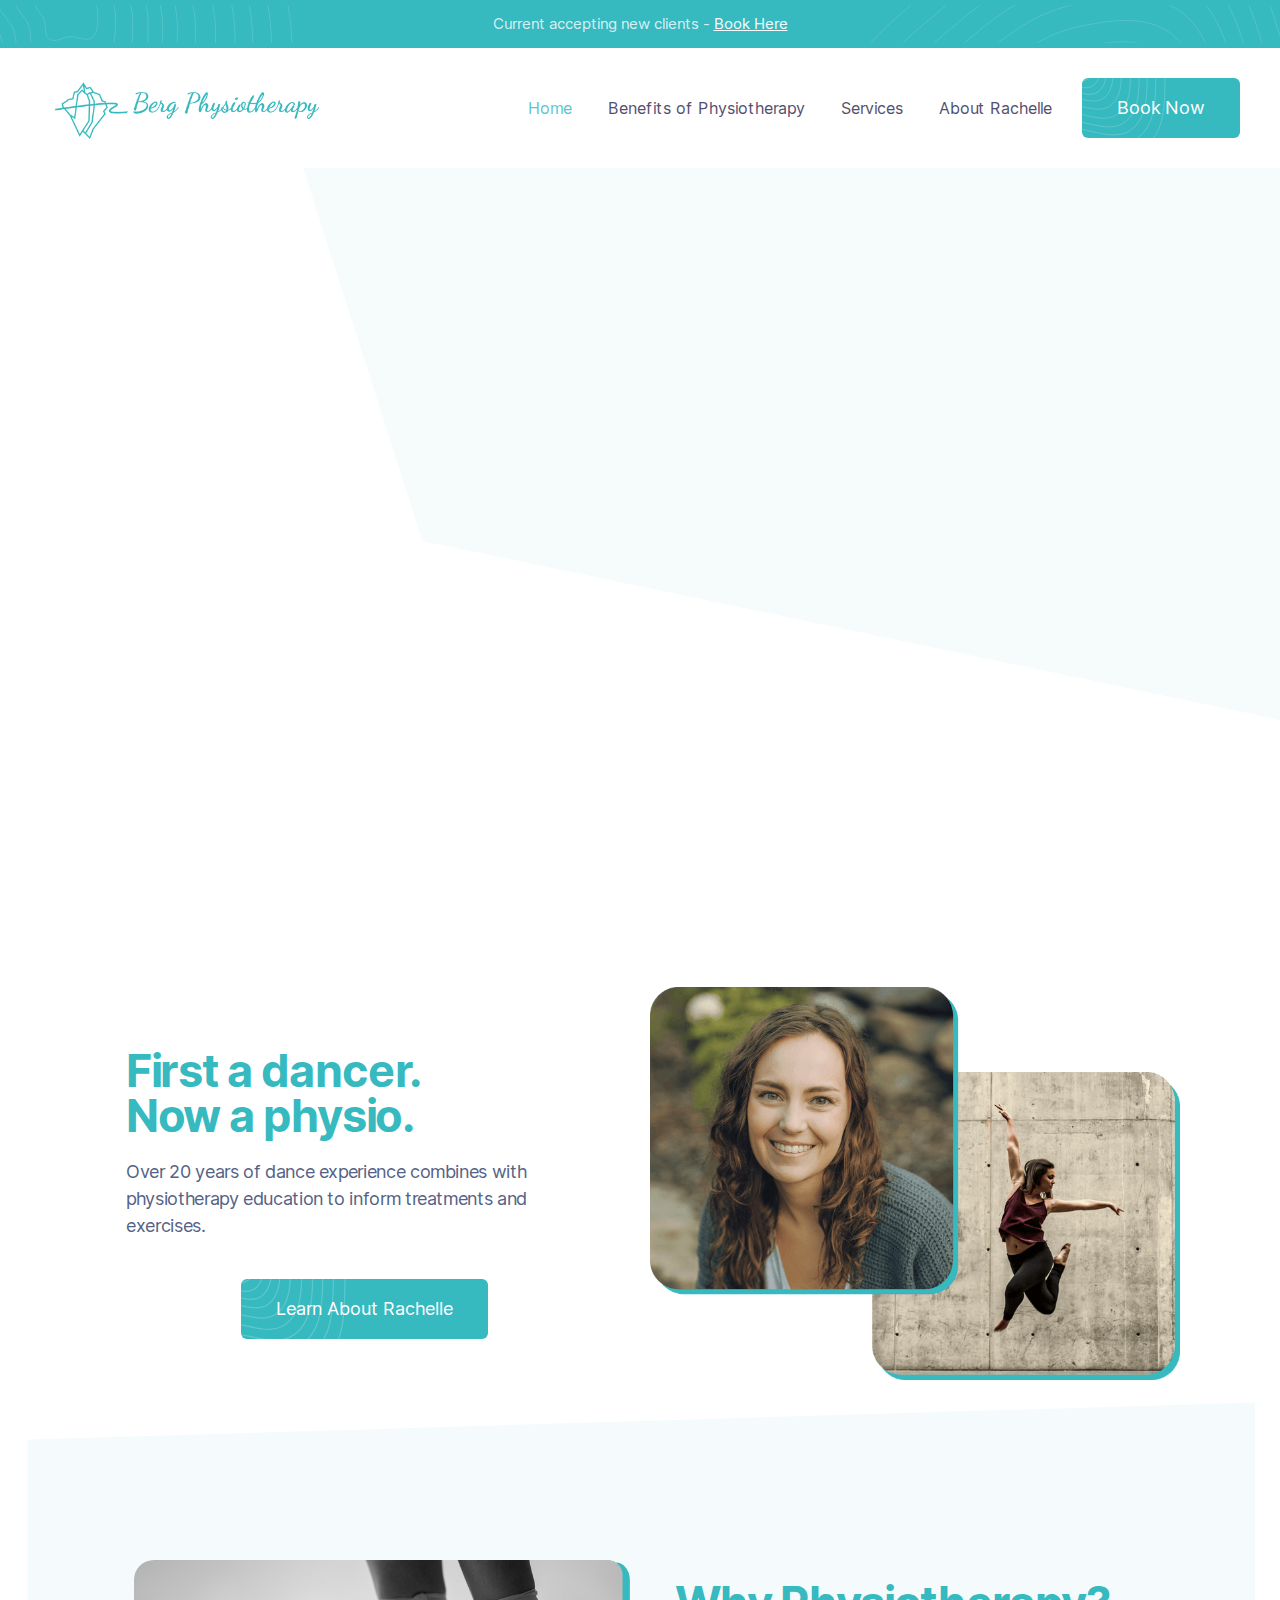
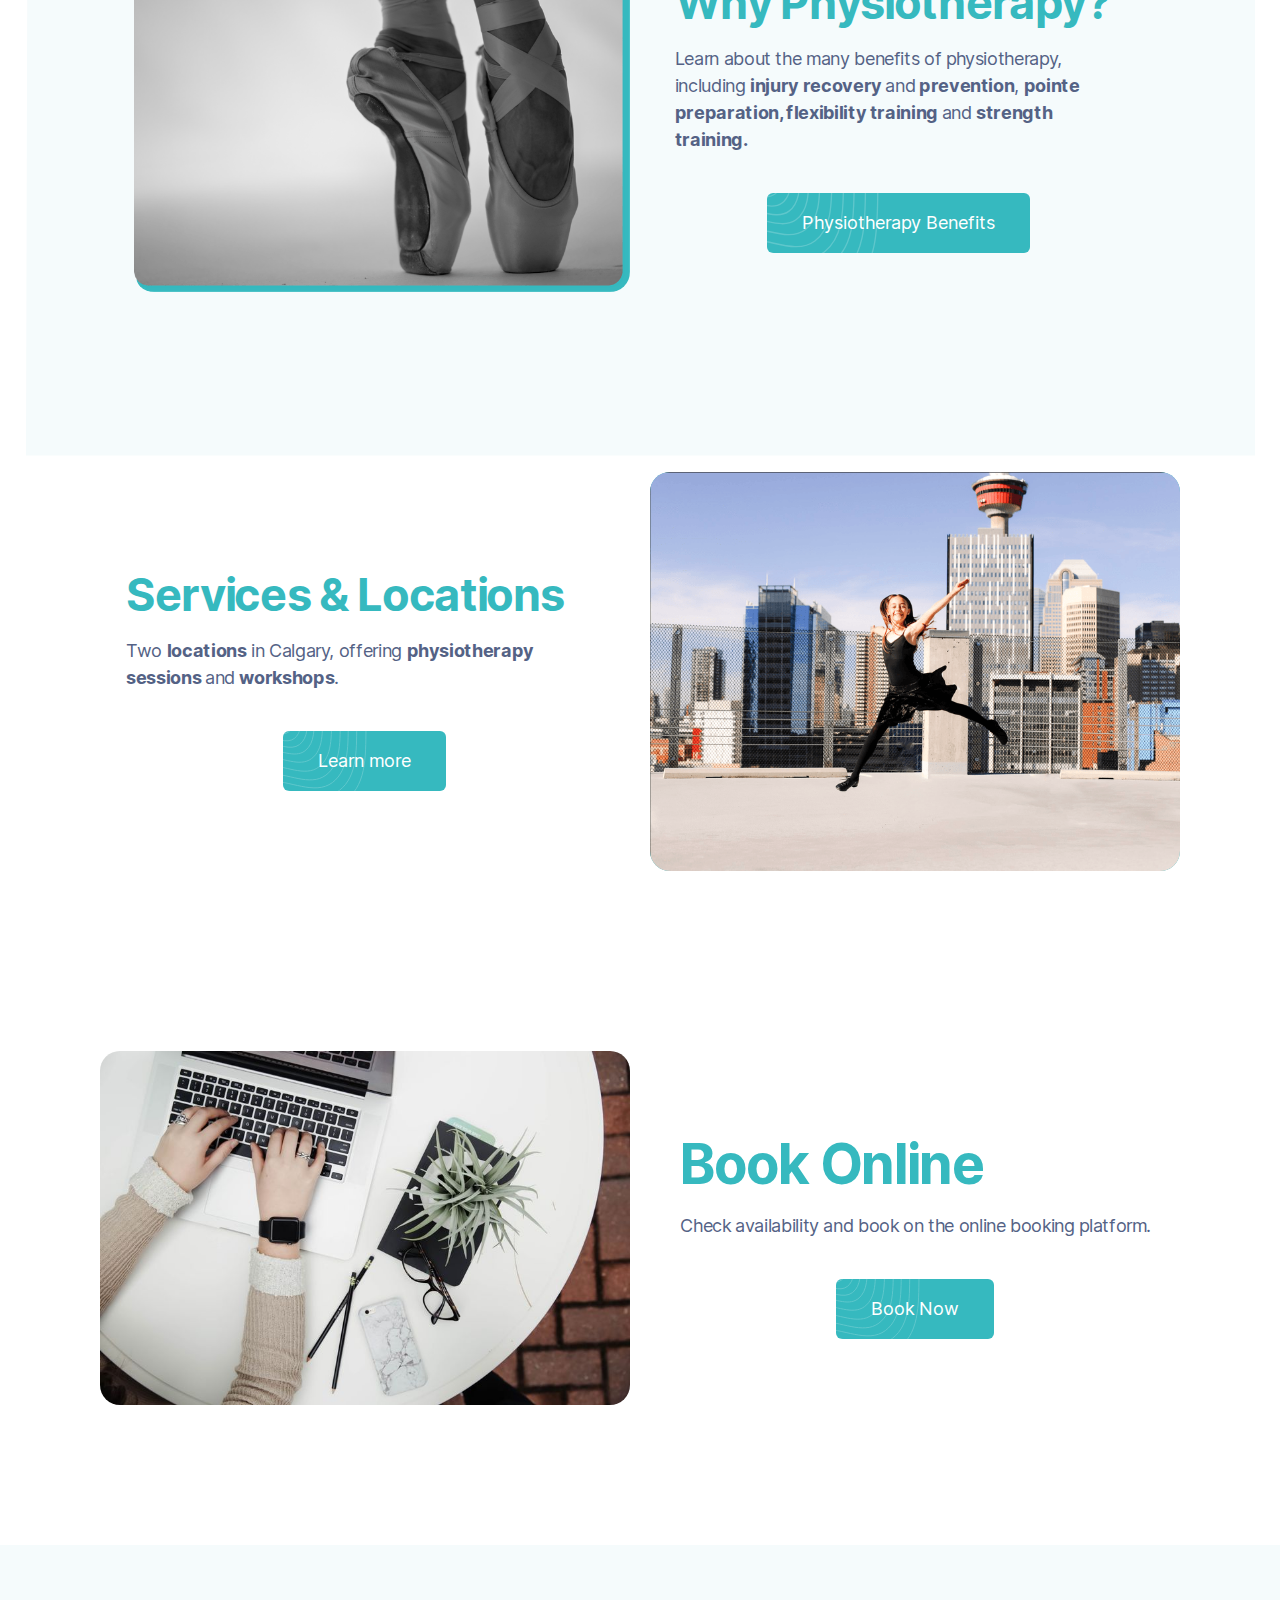
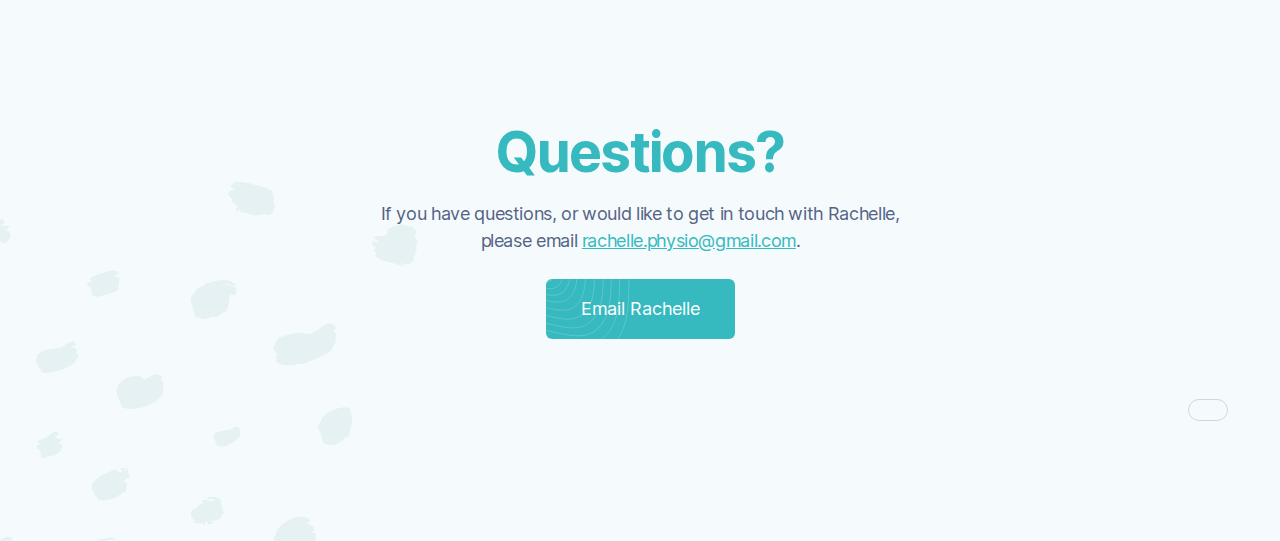
==== commit 1920ae2a: "update for website" ====
--- a/index.html
+++ b/index.html
@@ -1,5 +1,4 @@
-<!DOCTYPE html><!--  This site was created in Webflow. https://www.webflow.com  -->
-<!--  Last Published: Mon Jan 01 2024 19:23:03 GMT+0000 (Coordinated Universal Time)  -->
+<!DOCTYPE html><!--  This site was created in Webflow. https://www.webflow.com  --><!--  Last Published: Sun May 12 2024 06:51:30 GMT+0000 (Coordinated Universal Time)  -->
 <html data-wf-page="64e985af2bb40124e1e56532" data-wf-site="64e985af2bb40124e1e564f6">
 <head>
   <meta charset="utf-8">
@@ -57,12 +56,12 @@
     <div class="container-flex">
       <div class="hero-content">
         <h1 style="-webkit-transform:translate3d(-25PX, 0, 0) scale3d(1, 1, 1) rotateX(0) rotateY(0) rotateZ(0) skew(0, 0);-moz-transform:translate3d(-25PX, 0, 0) scale3d(1, 1, 1) rotateX(0) rotateY(0) rotateZ(0) skew(0, 0);-ms-transform:translate3d(-25PX, 0, 0) scale3d(1, 1, 1) rotateX(0) rotateY(0) rotateZ(0) skew(0, 0);transform:translate3d(-25PX, 0, 0) scale3d(1, 1, 1) rotateX(0) rotateY(0) rotateZ(0) skew(0, 0);opacity:0" class="hero-h1">Physiotherapy<br>for <span class="brand-span">dancers, athletes, and everyone in-between!</span></h1>
-        <p style="-webkit-transform:translate3d(-25PX, 0, 0) scale3d(1, 1, 1) rotateX(0) rotateY(0) rotateZ(0) skew(0, 0);-moz-transform:translate3d(-25PX, 0, 0) scale3d(1, 1, 1) rotateX(0) rotateY(0) rotateZ(0) skew(0, 0);-ms-transform:translate3d(-25PX, 0, 0) scale3d(1, 1, 1) rotateX(0) rotateY(0) rotateZ(0) skew(0, 0);transform:translate3d(-25PX, 0, 0) scale3d(1, 1, 1) rotateX(0) rotateY(0) rotateZ(0) skew(0, 0);opacity:0" class="hero-paragraph">Specialized treatment to safely <span class="text-span-3">maximize physical performance</span>, <span class="text-span-4">build strength</span>, and <span class="text-span-5">recover from injury</span>, serving the greater Calgary area.</p>
+        <p style="-webkit-transform:translate3d(-25PX, 0, 0) scale3d(1, 1, 1) rotateX(0) rotateY(0) rotateZ(0) skew(0, 0);-moz-transform:translate3d(-25PX, 0, 0) scale3d(1, 1, 1) rotateX(0) rotateY(0) rotateZ(0) skew(0, 0);-ms-transform:translate3d(-25PX, 0, 0) scale3d(1, 1, 1) rotateX(0) rotateY(0) rotateZ(0) skew(0, 0);transform:translate3d(-25PX, 0, 0) scale3d(1, 1, 1) rotateX(0) rotateY(0) rotateZ(0) skew(0, 0);opacity:0" class="hero-paragraph">Individually designed treatment to safely <span class="text-span-3">maximize physical performance</span>, <span class="text-span-4">build strength</span>, and <span class="text-span-5">recover from injury</span>, serving the greater Calgary area.</p>
         <div style="-webkit-transform:translate3d(-25PX, 0, 0) scale3d(1, 1, 1) rotateX(0) rotateY(0) rotateZ(0) skew(0, 0);-moz-transform:translate3d(-25PX, 0, 0) scale3d(1, 1, 1) rotateX(0) rotateY(0) rotateZ(0) skew(0, 0);-ms-transform:translate3d(-25PX, 0, 0) scale3d(1, 1, 1) rotateX(0) rotateY(0) rotateZ(0) skew(0, 0);transform:translate3d(-25PX, 0, 0) scale3d(1, 1, 1) rotateX(0) rotateY(0) rotateZ(0) skew(0, 0);opacity:0" class="button-wrapper">
           <a href="https://bergphysiotherapy.janeapp.com" target="_blank" class="button w-button">Book Now</a>
         </div>
       </div>
-      <div class="hero-image-wrap"><img src="images/drew-colins-LIEQsu5JuoM-unsplash.jpg" alt="Food Delivery" style="opacity:0;-webkit-transform:translate3d(0, 0, 0) scale3d(0.95, 0.95, 1) rotateX(0) rotateY(0) rotateZ(0) skew(0, 0);-moz-transform:translate3d(0, 0, 0) scale3d(0.95, 0.95, 1) rotateX(0) rotateY(0) rotateZ(0) skew(0, 0);-ms-transform:translate3d(0, 0, 0) scale3d(0.95, 0.95, 1) rotateX(0) rotateY(0) rotateZ(0) skew(0, 0);transform:translate3d(0, 0, 0) scale3d(0.95, 0.95, 1) rotateX(0) rotateY(0) rotateZ(0) skew(0, 0)" sizes="(max-width: 479px) 69vw, (max-width: 991px) 66vw, 34vw" srcset="images/drew-colins-LIEQsu5JuoM-unsplash-p-500.jpg 500w, images/drew-colins-LIEQsu5JuoM-unsplash-p-800.jpg 800w, images/drew-colins-LIEQsu5JuoM-unsplash-p-1080.jpg 1080w, images/drew-colins-LIEQsu5JuoM-unsplash-p-1600.jpg 1600w, images/drew-colins-LIEQsu5JuoM-unsplash-p-2000.jpg 2000w, images/drew-colins-LIEQsu5JuoM-unsplash-p-2600.jpg 2600w, images/drew-colins-LIEQsu5JuoM-unsplash-p-3200.jpg 3200w, images/drew-colins-LIEQsu5JuoM-unsplash.jpg 3343w" class="hero-image"></div>
+      <div class="hero-image-wrap"><img src="images/Screenshot-2024-01-26-at-9.39.48-PM.png" alt="Food Delivery" style="opacity:0;-webkit-transform:translate3d(0, 0, 0) scale3d(0.95, 0.95, 1) rotateX(0) rotateY(0) rotateZ(0) skew(0, 0);-moz-transform:translate3d(0, 0, 0) scale3d(0.95, 0.95, 1) rotateX(0) rotateY(0) rotateZ(0) skew(0, 0);-ms-transform:translate3d(0, 0, 0) scale3d(0.95, 0.95, 1) rotateX(0) rotateY(0) rotateZ(0) skew(0, 0);transform:translate3d(0, 0, 0) scale3d(0.95, 0.95, 1) rotateX(0) rotateY(0) rotateZ(0) skew(0, 0)" sizes="(max-width: 479px) 69vw, (max-width: 991px) 66vw, 33vw" srcset="images/Screenshot-2024-01-26-at-9.39.48-PM-p-500.png 500w, images/Screenshot-2024-01-26-at-9.39.48-PM-p-800.png 800w, images/Screenshot-2024-01-26-at-9.39.48-PM.png 985w" class="hero-image"></div>
     </div>
   </div>
   <div class="content-section-bg mobile">
@@ -94,12 +93,12 @@
       <div class="columns-5 mobile w-row">
         <div class="column-3 w-col w-col-6 w-col-stack w-col-small-small-stack w-col-tiny-tiny-stack">
           <div class="div-block-3 mobile tablet">
-            <h2 class="heading mobile mobile-header">Services</h2>
-            <p class="paragraph-3 mobile mobileparagraph">Services include <strong>physiotherapy sessions, </strong>in two locations, and <strong>workshops</strong>.</p>
+            <h2 class="heading mobile mobile-header">Services &amp; Locations</h2>
+            <p class="paragraph-3 mobile mobileparagraph">Two <strong>locations</strong> in Calgary, offering <strong>physiotherapy sessions </strong>and <strong>workshops</strong>.</p>
             <a href="services.html" class="button button-space mobile w-button">Learn more</a>
           </div>
         </div>
-        <div class="w-col w-col-6 w-col-stack w-col-small-small-stack w-col-tiny-tiny-stack"><img src="images/Dance-Studio.png" sizes="(max-width: 479px) 78vw, (max-width: 767px) 40vw, (max-width: 991px) 41vw, (max-width: 5261px) 42vw, 2210px" srcset="images/Dance-Studio-p-500.png 500w, images/Dance-Studio-p-800.png 800w, images/Dance-Studio-p-1080.png 1080w, images/Dance-Studio-p-1600.png 1600w, images/Dance-Studio-p-2000.png 2000w, images/Dance-Studio.png 2210w" alt="Dance studio" class="image-4 mobile"></div>
+        <div class="w-col w-col-6 w-col-stack w-col-small-small-stack w-col-tiny-tiny-stack"><img src="images/Screenshot-2024-01-26-at-9.32.44-PM.png" sizes="(max-width: 479px) 78vw, (max-width: 767px) 40vw, (max-width: 991px) 41vw, (max-width: 4123px) 42vw, 1732px" srcset="images/Screenshot-2024-01-26-at-9.32.44-PM-p-500.png 500w, images/Screenshot-2024-01-26-at-9.32.44-PM-p-800.png 800w, images/Screenshot-2024-01-26-at-9.32.44-PM-p-1080.png 1080w, images/Screenshot-2024-01-26-at-9.32.44-PM-p-1600.png 1600w, images/Screenshot-2024-01-26-at-9.32.44-PM.png 1732w" alt="" class="image-4 mobile"></div>
       </div>
     </div>
   </div>
--- a/css/webflow.css
+++ b/css/webflow.css
@@ -103,6 +103,9 @@
 }
 .w-code-block {
   margin: unset;
+}
+pre.w-code-block code {
+  all: inherit;
 }
 .w-webflow-badge,
 .w-webflow-badge * {
@@ -1815,3 +1818,10 @@
 .wf-layout-layout {
   display: grid;
 }
+.w-code-component > * {
+  height: 100%;
+  width: 100%;
+  position: absolute;
+  top: 0;
+  left: 0;
+}
--- a/css/bergphysio.webflow.css
+++ b/css/bergphysio.webflow.css
@@ -1,15 +1,15 @@
 :root {
-  --black: #191b22;
-  --brand: #35b8be;
-  --alice-blue: #f5fbfc;
-  --slate-grey: #7e828f;
-  --coral: #ff8946;
+  --space-cadet: #222e50;
+  --brand: #36b9bf;
+  --white: #f5fbfc;
+  --slate-grey: #2a4849;
+  --coral: #9b6a6c;
 }
 
 .w-commerce-commercecheckoutformcontainer {
+  background-color: #f5f5f5;
   width: 100%;
   min-height: 100vh;
-  background-color: #f5f5f5;
   padding: 20px;
 }
 
@@ -24,12 +24,12 @@
   -webkit-appearance: none;
   -ms-appearance: none;
   appearance: none;
-  height: 38px;
-  min-height: 30px;
   background-color: #000;
   border-width: 0;
   border-radius: 2px;
   align-items: center;
+  height: 38px;
+  min-height: 30px;
   margin-bottom: 8px;
   padding: 0;
   text-decoration: none;
@@ -48,12 +48,12 @@
   -webkit-appearance: none;
   -ms-appearance: none;
   appearance: none;
-  height: 38px;
   background-color: #000;
   border-width: 0;
   border-radius: 2px;
   justify-content: center;
   align-items: center;
+  height: 38px;
   margin-bottom: 8px;
   padding: 0 15px;
   text-decoration: none;
@@ -140,24 +140,20 @@
 }
 
 .w-commerce-commercecheckoutemailinput {
-  height: 38px;
-  width: 100%;
   -webkit-appearance: none;
   -ms-appearance: none;
   appearance: none;
   background-color: #fafafa;
   border: 1px solid #ddd;
   border-radius: 3px;
+  width: 100%;
+  height: 38px;
   margin-bottom: 0;
   padding: 8px 12px;
   line-height: 20px;
   display: block;
 }
 
-.w-commerce-commercecheckoutemailinput::-ms-input-placeholder {
-  color: #999;
-}
-
 .w-commerce-commercecheckoutemailinput::placeholder {
   color: #999;
 }
@@ -172,24 +168,20 @@
 }
 
 .w-commerce-commercecheckoutshippingfullname {
-  height: 38px;
-  width: 100%;
   -webkit-appearance: none;
   -ms-appearance: none;
   appearance: none;
   background-color: #fafafa;
   border: 1px solid #ddd;
   border-radius: 3px;
+  width: 100%;
+  height: 38px;
   margin-bottom: 16px;
   padding: 8px 12px;
   line-height: 20px;
   display: block;
 }
 
-.w-commerce-commercecheckoutshippingfullname::-ms-input-placeholder {
-  color: #999;
-}
-
 .w-commerce-commercecheckoutshippingfullname::placeholder {
   color: #999;
 }
@@ -200,24 +192,20 @@
 }
 
 .w-commerce-commercecheckoutshippingstreetaddress {
-  height: 38px;
-  width: 100%;
   -webkit-appearance: none;
   -ms-appearance: none;
   appearance: none;
   background-color: #fafafa;
   border: 1px solid #ddd;
   border-radius: 3px;
+  width: 100%;
+  height: 38px;
   margin-bottom: 16px;
   padding: 8px 12px;
   line-height: 20px;
   display: block;
 }
 
-.w-commerce-commercecheckoutshippingstreetaddress::-ms-input-placeholder {
-  color: #999;
-}
-
 .w-commerce-commercecheckoutshippingstreetaddress::placeholder {
   color: #999;
 }
@@ -228,24 +216,20 @@
 }
 
 .w-commerce-commercecheckoutshippingstreetaddressoptional {
-  height: 38px;
-  width: 100%;
   -webkit-appearance: none;
   -ms-appearance: none;
   appearance: none;
   background-color: #fafafa;
   border: 1px solid #ddd;
   border-radius: 3px;
+  width: 100%;
+  height: 38px;
   margin-bottom: 16px;
   padding: 8px 12px;
   line-height: 20px;
   display: block;
 }
 
-.w-commerce-commercecheckoutshippingstreetaddressoptional::-ms-input-placeholder {
-  color: #999;
-}
-
 .w-commerce-commercecheckoutshippingstreetaddressoptional::placeholder {
   color: #999;
 }
@@ -268,24 +252,20 @@
 }
 
 .w-commerce-commercecheckoutshippingcity {
-  height: 38px;
-  width: 100%;
   -webkit-appearance: none;
   -ms-appearance: none;
   appearance: none;
   background-color: #fafafa;
   border: 1px solid #ddd;
   border-radius: 3px;
+  width: 100%;
+  height: 38px;
   margin-bottom: 16px;
   padding: 8px 12px;
   line-height: 20px;
   display: block;
 }
 
-.w-commerce-commercecheckoutshippingcity::-ms-input-placeholder {
-  color: #999;
-}
-
 .w-commerce-commercecheckoutshippingcity::placeholder {
   color: #999;
 }
@@ -296,24 +276,20 @@
 }
 
 .w-commerce-commercecheckoutshippingstateprovince {
-  height: 38px;
-  width: 100%;
   -webkit-appearance: none;
   -ms-appearance: none;
   appearance: none;
   background-color: #fafafa;
   border: 1px solid #ddd;
   border-radius: 3px;
+  width: 100%;
+  height: 38px;
   margin-bottom: 16px;
   padding: 8px 12px;
   line-height: 20px;
   display: block;
 }
 
-.w-commerce-commercecheckoutshippingstateprovince::-ms-input-placeholder {
-  color: #999;
-}
-
 .w-commerce-commercecheckoutshippingstateprovince::placeholder {
   color: #999;
 }
@@ -324,24 +300,20 @@
 }
 
 .w-commerce-commercecheckoutshippingzippostalcode {
-  height: 38px;
-  width: 100%;
   -webkit-appearance: none;
   -ms-appearance: none;
   appearance: none;
   background-color: #fafafa;
   border: 1px solid #ddd;
   border-radius: 3px;
+  width: 100%;
+  height: 38px;
   margin-bottom: 16px;
   padding: 8px 12px;
   line-height: 20px;
   display: block;
 }
 
-.w-commerce-commercecheckoutshippingzippostalcode::-ms-input-placeholder {
-  color: #999;
-}
-
 .w-commerce-commercecheckoutshippingzippostalcode::placeholder {
   color: #999;
 }
@@ -352,22 +324,18 @@
 }
 
 .w-commerce-commercecheckoutshippingcountryselector {
-  height: 38px;
-  width: 100%;
   -webkit-appearance: none;
   -ms-appearance: none;
   appearance: none;
   background-color: #fafafa;
   border: 1px solid #ddd;
   border-radius: 3px;
+  width: 100%;
+  height: 38px;
   margin-bottom: 0;
   padding: 8px 12px;
   line-height: 20px;
   display: block;
-}
-
-.w-commerce-commercecheckoutshippingcountryselector::-ms-input-placeholder {
-  color: #999;
 }
 
 .w-commerce-commercecheckoutshippingcountryselector::placeholder {
@@ -421,8 +389,6 @@
 }
 
 .w-commerce-commercecheckoutcardnumber {
-  height: 38px;
-  width: 100%;
   -webkit-appearance: none;
   -ms-appearance: none;
   appearance: none;
@@ -430,16 +396,14 @@
   background-color: #fafafa;
   border: 1px solid #ddd;
   border-radius: 3px;
+  width: 100%;
+  height: 38px;
   margin-bottom: 16px;
   padding: 8px 12px;
   line-height: 20px;
   display: block;
 }
 
-.w-commerce-commercecheckoutcardnumber::-ms-input-placeholder {
-  color: #999;
-}
-
 .w-commerce-commercecheckoutcardnumber::placeholder {
   color: #999;
 }
@@ -450,8 +414,6 @@
 }
 
 .w-commerce-commercecheckoutcardexpirationdate {
-  height: 38px;
-  width: 100%;
   -webkit-appearance: none;
   -ms-appearance: none;
   appearance: none;
@@ -459,16 +421,14 @@
   background-color: #fafafa;
   border: 1px solid #ddd;
   border-radius: 3px;
+  width: 100%;
+  height: 38px;
   margin-bottom: 16px;
   padding: 8px 12px;
   line-height: 20px;
   display: block;
 }
 
-.w-commerce-commercecheckoutcardexpirationdate::-ms-input-placeholder {
-  color: #999;
-}
-
 .w-commerce-commercecheckoutcardexpirationdate::placeholder {
   color: #999;
 }
@@ -479,8 +439,6 @@
 }
 
 .w-commerce-commercecheckoutcardsecuritycode {
-  height: 38px;
-  width: 100%;
   -webkit-appearance: none;
   -ms-appearance: none;
   appearance: none;
@@ -488,16 +446,14 @@
   background-color: #fafafa;
   border: 1px solid #ddd;
   border-radius: 3px;
+  width: 100%;
+  height: 38px;
   margin-bottom: 16px;
   padding: 8px 12px;
   line-height: 20px;
   display: block;
 }
 
-.w-commerce-commercecheckoutcardsecuritycode::-ms-input-placeholder {
-  color: #999;
-}
-
 .w-commerce-commercecheckoutcardsecuritycode::placeholder {
   color: #999;
 }
@@ -527,24 +483,20 @@
 }
 
 .w-commerce-commercecheckoutbillingfullname {
-  height: 38px;
-  width: 100%;
   -webkit-appearance: none;
   -ms-appearance: none;
   appearance: none;
   background-color: #fafafa;
   border: 1px solid #ddd;
   border-radius: 3px;
+  width: 100%;
+  height: 38px;
   margin-bottom: 16px;
   padding: 8px 12px;
   line-height: 20px;
   display: block;
 }
 
-.w-commerce-commercecheckoutbillingfullname::-ms-input-placeholder {
-  color: #999;
-}
-
 .w-commerce-commercecheckoutbillingfullname::placeholder {
   color: #999;
 }
@@ -555,24 +507,20 @@
 }
 
 .w-commerce-commercecheckoutbillingstreetaddress {
-  height: 38px;
-  width: 100%;
   -webkit-appearance: none;
   -ms-appearance: none;
   appearance: none;
   background-color: #fafafa;
   border: 1px solid #ddd;
   border-radius: 3px;
+  width: 100%;
+  height: 38px;
   margin-bottom: 16px;
   padding: 8px 12px;
   line-height: 20px;
   display: block;
 }
 
-.w-commerce-commercecheckoutbillingstreetaddress::-ms-input-placeholder {
-  color: #999;
-}
-
 .w-commerce-commercecheckoutbillingstreetaddress::placeholder {
   color: #999;
 }
@@ -583,24 +531,20 @@
 }
 
 .w-commerce-commercecheckoutbillingstreetaddressoptional {
-  height: 38px;
-  width: 100%;
   -webkit-appearance: none;
   -ms-appearance: none;
   appearance: none;
   background-color: #fafafa;
   border: 1px solid #ddd;
   border-radius: 3px;
+  width: 100%;
+  height: 38px;
   margin-bottom: 16px;
   padding: 8px 12px;
   line-height: 20px;
   display: block;
 }
 
-.w-commerce-commercecheckoutbillingstreetaddressoptional::-ms-input-placeholder {
-  color: #999;
-}
-
 .w-commerce-commercecheckoutbillingstreetaddressoptional::placeholder {
   color: #999;
 }
@@ -611,24 +555,20 @@
 }
 
 .w-commerce-commercecheckoutbillingcity {
-  height: 38px;
-  width: 100%;
   -webkit-appearance: none;
   -ms-appearance: none;
   appearance: none;
   background-color: #fafafa;
   border: 1px solid #ddd;
   border-radius: 3px;
+  width: 100%;
+  height: 38px;
   margin-bottom: 16px;
   padding: 8px 12px;
   line-height: 20px;
   display: block;
 }
 
-.w-commerce-commercecheckoutbillingcity::-ms-input-placeholder {
-  color: #999;
-}
-
 .w-commerce-commercecheckoutbillingcity::placeholder {
   color: #999;
 }
@@ -639,24 +579,20 @@
 }
 
 .w-commerce-commercecheckoutbillingstateprovince {
-  height: 38px;
-  width: 100%;
   -webkit-appearance: none;
   -ms-appearance: none;
   appearance: none;
   background-color: #fafafa;
   border: 1px solid #ddd;
   border-radius: 3px;
+  width: 100%;
+  height: 38px;
   margin-bottom: 16px;
   padding: 8px 12px;
   line-height: 20px;
   display: block;
 }
 
-.w-commerce-commercecheckoutbillingstateprovince::-ms-input-placeholder {
-  color: #999;
-}
-
 .w-commerce-commercecheckoutbillingstateprovince::placeholder {
   color: #999;
 }
@@ -667,24 +603,20 @@
 }
 
 .w-commerce-commercecheckoutbillingzippostalcode {
-  height: 38px;
-  width: 100%;
   -webkit-appearance: none;
   -ms-appearance: none;
   appearance: none;
   background-color: #fafafa;
   border: 1px solid #ddd;
   border-radius: 3px;
+  width: 100%;
+  height: 38px;
   margin-bottom: 16px;
   padding: 8px 12px;
   line-height: 20px;
   display: block;
 }
 
-.w-commerce-commercecheckoutbillingzippostalcode::-ms-input-placeholder {
-  color: #999;
-}
-
 .w-commerce-commercecheckoutbillingzippostalcode::placeholder {
   color: #999;
 }
@@ -695,22 +627,18 @@
 }
 
 .w-commerce-commercecheckoutbillingcountryselector {
-  height: 38px;
-  width: 100%;
   -webkit-appearance: none;
   -ms-appearance: none;
   appearance: none;
   background-color: #fafafa;
   border: 1px solid #ddd;
   border-radius: 3px;
+  width: 100%;
+  height: 38px;
   margin-bottom: 0;
   padding: 8px 12px;
   line-height: 20px;
   display: block;
-}
-
-.w-commerce-commercecheckoutbillingcountryselector::-ms-input-placeholder {
-  color: #999;
 }
 
 .w-commerce-commercecheckoutbillingcountryselector::placeholder {
@@ -773,22 +701,18 @@
 }
 
 .w-commerce-commerceaddtocartquantityinput {
-  height: 38px;
-  width: 60px;
   -webkit-appearance: none;
   -ms-appearance: none;
   appearance: none;
   background-color: #fafafa;
   border: 1px solid #ddd;
   border-radius: 3px;
+  width: 60px;
+  height: 38px;
   margin-bottom: 10px;
   padding: 8px 6px 8px 12px;
   line-height: 20px;
   display: block;
-}
-
-.w-commerce-commerceaddtocartquantityinput::-ms-input-placeholder {
-  color: #999;
 }
 
 .w-commerce-commerceaddtocartquantityinput::placeholder {
@@ -845,9 +769,9 @@
 }
 
 .w-commerce-commerceorderconfirmationcontainer {
+  background-color: #f5f5f5;
   width: 100%;
   min-height: 100vh;
-  background-color: #f5f5f5;
   padding: 20px;
 }
 
@@ -874,9 +798,9 @@
 }
 
 .w-commerce-commercepaypalcheckoutformcontainer {
+  background-color: #f5f5f5;
   width: 100%;
   min-height: 100vh;
-  background-color: #f5f5f5;
   padding: 20px;
 }
 
@@ -948,7 +872,7 @@
 }
 
 h1 {
-  color: var(--black);
+  color: var(--space-cadet);
   letter-spacing: -.03em;
   margin-top: 20px;
   margin-bottom: 10px;
@@ -968,7 +892,7 @@
 }
 
 h3 {
-  color: var(--black);
+  color: var(--space-cadet);
   margin-top: 20px;
   margin-bottom: 10px;
   font-size: 40px;
@@ -977,7 +901,7 @@
 }
 
 h4 {
-  color: var(--black);
+  color: var(--space-cadet);
   margin-top: 10px;
   margin-bottom: 10px;
   font-size: 28px;
@@ -1024,7 +948,6 @@
 }
 
 .banner {
-  min-height: 48px;
   background-color: var(--brand);
   color: #fff;
   background-image: url('../images/Banner-Wave.svg');
@@ -1033,16 +956,17 @@
   background-size: contain;
   justify-content: center;
   align-items: center;
+  min-height: 48px;
   padding: 5px 3%;
   font-size: 15px;
   display: flex;
 }
 
 .banner-wrap {
+  justify-content: center;
+  align-items: center;
   width: 100%;
   max-width: 1000px;
-  justify-content: center;
-  align-items: center;
   display: flex;
 }
 
@@ -1066,9 +990,9 @@
 }
 
 .navigation-container {
+  justify-content: space-between;
   width: 100%;
   max-width: 1200px;
-  justify-content: space-between;
   margin-left: auto;
   margin-right: auto;
   display: flex;
@@ -1127,7 +1051,6 @@
 }
 
 .button {
-  min-height: 60px;
   background-color: var(--brand);
   text-align: center;
   background-image: url('../images/Button-Wave.svg');
@@ -1137,6 +1060,7 @@
   border-radius: 6px;
   flex: 0 auto;
   align-self: center;
+  min-height: 60px;
   padding: 20px 35px;
   font-size: 18px;
   transition: background-color .25s;
@@ -1151,9 +1075,9 @@
 }
 
 .button.button-space.w--current {
-  min-height: 40px;
   overflow-wrap: normal;
   align-self: center;
+  min-height: 40px;
   margin-top: 0;
   margin-left: 0;
   padding: 15px;
@@ -1169,18 +1093,17 @@
 }
 
 .container-flex {
+  flex-flow: row;
+  justify-content: center;
+  align-items: center;
   width: 100%;
   max-width: 1200px;
-  flex-flow: row;
-  justify-content: center;
-  align-items: center;
   margin-left: 0%;
   display: flex;
   position: static;
 }
 
 .hero-image-wrap {
-  width: 70%;
   opacity: 1;
   object-fit: fill;
   background-color: rgba(0, 0, 0, 0);
@@ -1188,13 +1111,14 @@
   flex-wrap: nowrap;
   justify-content: flex-end;
   align-items: center;
+  width: 70%;
   display: flex;
 }
 
 .hero-h1 {
-  max-width: 700px;
   color: var(--brand);
   letter-spacing: -.03em;
+  max-width: 700px;
   margin-bottom: 20px;
   font-size: 60px;
   line-height: 1;
@@ -1263,7 +1187,7 @@
 }
 
 .footer {
-  background-color: var(--alice-blue);
+  background-color: var(--white);
   background-image: url('../images/Pattern-Footer.svg');
   background-position: 0 100%;
   background-repeat: no-repeat;
@@ -1360,12 +1284,12 @@
 }
 
 .title-wrap-centre {
-  width: 100%;
-  max-width: 670px;
   text-align: center;
   flex-direction: column;
   justify-content: center;
   align-items: center;
+  width: 100%;
+  max-width: 670px;
   margin-bottom: 40px;
   margin-left: auto;
   margin-right: auto;
@@ -1392,8 +1316,6 @@
 }
 
 .cart-button {
-  min-height: 55px;
-  min-width: 55px;
   background-color: var(--brand);
   text-align: center;
   background-image: url('../images/Button-Wave.svg');
@@ -1401,6 +1323,8 @@
   background-repeat: no-repeat;
   background-size: cover;
   border-radius: 4px;
+  min-width: 55px;
+  min-height: 55px;
   padding: 13px;
   font-size: 18px;
   transition: background-color .25s;
@@ -1408,12 +1332,12 @@
 }
 
 .cart-quantity {
-  height: 25px;
-  min-width: 25px;
   color: var(--brand);
   border-radius: 100px;
   justify-content: center;
   align-items: center;
+  min-width: 25px;
+  height: 25px;
   font-size: 13px;
   display: flex;
   position: absolute;
@@ -1425,11 +1349,11 @@
 }
 
 .food-card {
-  min-height: 200px;
   background-color: #fff;
   border: 1px solid rgba(53, 184, 190, .15);
   border-radius: 6px;
   align-items: center;
+  min-height: 200px;
   padding: 25px;
   transition: border-color .3s;
   display: flex;
@@ -1440,11 +1364,11 @@
 }
 
 .food-image-square {
-  max-height: 120px;
+  border-radius: 8px;
+  min-width: 120px;
   max-width: 120px;
   min-height: 120px;
-  min-width: 120px;
-  border-radius: 8px;
+  max-height: 120px;
   margin-right: 30px;
   overflow: hidden;
 }
@@ -1476,10 +1400,10 @@
 }
 
 .cta-grid {
-  min-height: 640px;
   grid-column-gap: 22px;
   grid-row-gap: 22px;
   grid-template-rows: auto;
+  min-height: 640px;
 }
 
 .cta-image {
@@ -1518,15 +1442,14 @@
 }
 
 .quantity {
+  border-radius: 6px;
   width: 60px;
   height: 45px;
-  border-radius: 6px;
   margin-bottom: 0;
   margin-right: 8px;
 }
 
 .submit-button {
-  min-height: 50px;
   background-color: var(--brand);
   background-image: url('../images/Button-Wave.svg');
   background-position: 0 0;
@@ -1534,6 +1457,7 @@
   background-size: cover;
   border-radius: 6px;
   justify-content: center;
+  min-height: 50px;
   display: flex;
 }
 
@@ -1543,15 +1467,15 @@
 }
 
 .apple-pay {
+  border-radius: 4px;
   height: 44px;
-  border-radius: 4px;
 }
 
 .checkout-button {
-  min-height: 52px;
   background-color: var(--brand);
   border-radius: 4px;
   justify-content: center;
+  min-height: 52px;
   display: flex;
 }
 
@@ -1561,7 +1485,7 @@
 }
 
 .text-block {
-  color: var(--black);
+  color: var(--space-cadet);
 }
 
 .text-block-2 {
@@ -1583,13 +1507,13 @@
 }
 
 .tab-link-round {
-  min-height: 52px;
   text-align: center;
   background-color: rgba(0, 0, 0, 0);
   border: 1px solid rgba(97, 114, 131, .2);
   border-radius: 6px;
   justify-content: center;
   align-items: center;
+  min-height: 52px;
   margin-left: 10px;
   margin-right: 10px;
   padding: 10px 20px;
@@ -1618,7 +1542,7 @@
 }
 
 .faq-question-bar {
-  color: var(--black);
+  color: var(--space-cadet);
   border-bottom: 1px solid rgba(0, 0, 0, .04);
   justify-content: space-between;
   align-items: center;
@@ -1666,17 +1590,17 @@
 }
 
 .footer-detail-left {
+  align-items: center;
   width: 50%;
   min-height: 40px;
-  align-items: center;
   display: flex;
 }
 
 .footer-detail-right {
+  justify-content: flex-end;
+  align-items: center;
   width: 100%;
   min-height: 40px;
-  justify-content: flex-end;
-  align-items: center;
   margin-top: 40px;
   padding-top: 20px;
   display: flex;
@@ -1707,30 +1631,30 @@
 }
 
 .utility-page-wrap {
+  justify-content: center;
+  align-items: center;
   width: 100vw;
+  max-width: 100%;
   height: 100vh;
   max-height: 100%;
-  max-width: 100%;
-  justify-content: center;
-  align-items: center;
   display: flex;
 }
 
 .utility-page-content {
-  width: 260px;
   text-align: center;
   flex-direction: column;
+  width: 260px;
   display: flex;
 }
 
 .utility-page-wrap-2 {
+  color: #fff;
+  justify-content: center;
+  align-items: center;
   width: 100vw;
+  max-width: 100%;
   height: 100vh;
   max-height: 100%;
-  max-width: 100%;
-  color: #fff;
-  justify-content: center;
-  align-items: center;
   padding-left: 3%;
   padding-right: 3%;
   display: flex;
@@ -1764,7 +1688,7 @@
 }
 
 .checkout-form {
-  background-color: var(--alice-blue);
+  background-color: var(--white);
   padding-top: 100px;
   padding-bottom: 100px;
 }
@@ -1788,7 +1712,7 @@
 }
 
 .order-confirmation {
-  background-color: var(--alice-blue);
+  background-color: var(--white);
   padding-top: 100px;
   padding-bottom: 100px;
 }
@@ -1802,7 +1726,6 @@
 }
 
 .button-white {
-  min-height: 60px;
   background-color: var(--brand);
   text-align: center;
   background-image: url('../images/Button-Wave.svg');
@@ -1810,6 +1733,7 @@
   background-repeat: no-repeat;
   background-size: cover;
   border-radius: 4px;
+  min-height: 60px;
   padding: 20px 35px;
   font-size: 18px;
   transition: background-color .25s;
@@ -1838,7 +1762,6 @@
 }
 
 .hero-image {
-  max-width: 100%;
   clear: none;
   background-color: var(--brand);
   background-image: linear-gradient(to bottom, var(--brand), var(--brand));
@@ -1855,6 +1778,7 @@
   outline-style: none;
   flex: none;
   align-self: auto;
+  max-width: 100%;
   margin: 20px auto;
   padding-top: 0;
   padding-right: 0;
@@ -1868,7 +1792,7 @@
 }
 
 .paypal-checkout-form {
-  background-color: var(--alice-blue);
+  background-color: var(--white);
   padding-top: 100px;
   padding-bottom: 100px;
 }
@@ -1918,10 +1842,10 @@
 }
 
 .licence-image {
-  width: 100%;
+  object-fit: contain;
+  width: 100%;
+  max-width: 500px;
   height: 100%;
-  max-width: 500px;
-  object-fit: contain;
   margin-left: auto;
   margin-right: auto;
 }
@@ -1934,10 +1858,10 @@
 }
 
 .line {
-  width: 100%;
-  height: 1px;
   border: 1.3px #d1cdcd;
   border-top-style: dashed;
+  width: 100%;
+  height: 1px;
 }
 
 .empty-state {
@@ -1945,10 +1869,10 @@
 }
 
 .header-section {
+  background-color: var(--white);
+  justify-content: center;
+  align-items: center;
   min-height: 420px;
-  background-color: var(--alice-blue);
-  justify-content: center;
-  align-items: center;
   padding: 100px 3%;
   display: flex;
   position: relative;
@@ -1960,16 +1884,16 @@
 }
 
 .plain-line {
+  background-color: rgba(53, 184, 190, .25);
   width: 100%;
   height: 1px;
-  background-color: rgba(53, 184, 190, .25);
   margin-top: 30px;
   margin-bottom: 30px;
 }
 
 .product-image {
-  width: 100%;
   border-radius: 15px;
+  width: 100%;
 }
 
 .colour-grid {
@@ -1979,27 +1903,27 @@
 }
 
 .colour {
-  width: 100%;
   background-color: #fff;
   border-radius: 4px;
   align-items: center;
+  width: 100%;
   display: block;
   overflow: hidden;
   box-shadow: 6px 6px 17px rgba(82, 76, 76, .06);
 }
 
 .colour-text {
+  flex-direction: column;
+  justify-content: center;
+  align-items: flex-start;
   height: 80px;
-  flex-direction: column;
-  justify-content: center;
-  align-items: flex-start;
   padding-left: 14px;
   display: flex;
 }
 
 .colour-block {
+  background-color: var(--brand);
   height: 120px;
-  background-color: var(--brand);
 }
 
 .colour-block.c8 {
@@ -2054,8 +1978,8 @@
 }
 
 .p1 {
+  color: #546285;
   max-width: 600px;
-  color: #546285;
   font-size: 18px;
   font-weight: 400;
 }
@@ -2074,11 +1998,11 @@
 }
 
 .change-log-wrap {
-  width: 100%;
   border-bottom: 1px solid rgba(0, 0, 0, .08);
   flex-direction: column;
   justify-content: center;
   align-items: flex-start;
+  width: 100%;
   padding-top: 40px;
   padding-bottom: 40px;
   display: flex;
@@ -2107,10 +2031,10 @@
 }
 
 .order-button {
-  min-height: 45px;
   background-color: var(--brand);
   border-radius: 6px;
   justify-content: center;
+  min-height: 45px;
   display: flex;
 }
 
@@ -2158,12 +2082,12 @@
 }
 
 .out-of-stock-state {
-  min-height: 45px;
   background-color: var(--coral);
   color: #fff;
   text-align: center;
   justify-content: center;
   align-items: center;
+  min-height: 45px;
   display: flex;
 }
 
@@ -2180,7 +2104,6 @@
 }
 
 .pagination-button {
-  min-height: 60px;
   background-color: var(--brand);
   color: #fff;
   text-align: center;
@@ -2190,6 +2113,7 @@
   background-size: cover;
   border-style: none;
   border-radius: 4px;
+  min-height: 60px;
   padding: 20px 35px;
   font-size: 18px;
   transition: background-color .25s;
@@ -2215,15 +2139,14 @@
 }
 
 .additional-details {
+  text-align: center;
   max-width: 800px;
-  text-align: center;
   margin-bottom: 40px;
   margin-left: auto;
   margin-right: auto;
 }
 
 .cta-full-image {
-  min-height: 500px;
   background-image: radial-gradient(circle, rgba(0, 0, 0, .67), rgba(25, 26, 27, .19)), url('../images/Group-Photo.jpg');
   background-position: 0 0, 50%;
   background-repeat: repeat, no-repeat;
@@ -2231,6 +2154,7 @@
   background-attachment: scroll, fixed;
   justify-content: center;
   align-items: center;
+  min-height: 500px;
   padding: 100px 3%;
   display: flex;
 }
@@ -2275,12 +2199,12 @@
 }
 
 .link-2 {
-  color: var(--alice-blue);
+  color: var(--white);
 }
 
 .image {
+  border-radius: 20px;
   max-width: 100%;
-  border-radius: 20px;
 }
 
 .heading {
@@ -2297,7 +2221,7 @@
 
 .button-2 {
   background-color: var(--brand);
-  color: var(--alice-blue);
+  color: var(--white);
   -webkit-text-fill-color: inherit;
   background-clip: border-box;
   border-radius: 12px;
@@ -2305,14 +2229,14 @@
 }
 
 .image-2 {
+  object-fit: fill;
   max-width: 100%;
-  object-fit: fill;
   overflow: auto;
 }
 
 .heading-2 {
   color: var(--brand);
-  -webkit-text-stroke-color: var(--black);
+  -webkit-text-stroke-color: var(--space-cadet);
 }
 
 .div-block-2 {
@@ -2328,8 +2252,8 @@
 }
 
 .paragraph-2 {
+  text-align: center;
   max-width: 50%;
-  text-align: center;
   margin-bottom: 25px;
 }
 
@@ -2378,9 +2302,9 @@
 }
 
 .image-6 {
-  max-width: 80%;
   text-align: center;
   border-radius: 20px;
+  max-width: 80%;
   display: block;
   position: static;
 }
@@ -2622,6 +2546,17 @@
   color: var(--brand);
 }
 
+.image-9 {
+  float: right;
+}
+
+.image-10 {
+  float: none;
+  margin-left: auto;
+  margin-right: auto;
+  position: static;
+}
+
 @media screen and (max-width: 991px) {
   .nav-link {
     padding-top: 25px;
@@ -2634,8 +2569,8 @@
 
   .navbar {
     z-index: 5;
+    background-color: rgba(0, 0, 0, 0);
     width: 100%;
-    background-color: rgba(0, 0, 0, 0);
     display: flex;
   }
 
@@ -2644,12 +2579,12 @@
   }
 
   .menu-button {
-    min-height: 55px;
-    min-width: 55px;
     background-color: rgba(126, 130, 143, .1);
     border-radius: 4px;
     justify-content: center;
     align-items: center;
+    min-width: 55px;
+    min-height: 55px;
     margin-left: 14px;
     margin-right: 0;
     padding: 16px;
@@ -2672,10 +2607,10 @@
   }
 
   .hero-content {
+    text-align: center;
+    align-items: center;
     width: 100%;
     max-width: 730px;
-    text-align: center;
-    align-items: center;
     margin-bottom: 40px;
     margin-left: 0;
     padding-left: 40px;
@@ -2713,8 +2648,8 @@
   }
 
   .hero-image-wrap {
+    justify-content: center;
     width: 100%;
-    justify-content: center;
     margin-top: 60px;
   }
 
@@ -2759,9 +2694,9 @@
   }
 
   .content-block {
-    max-width: 500px;
     text-align: center;
     align-items: center;
+    max-width: 500px;
     margin-left: auto;
     margin-right: auto;
   }
@@ -2774,10 +2709,10 @@
   }
 
   .works-grid {
-    max-width: 510px;
     grid-row-gap: 32px;
     grid-template-rows: auto auto auto;
     grid-template-columns: 1fr;
+    max-width: 510px;
     margin-left: auto;
     margin-right: auto;
   }
@@ -2815,7 +2750,7 @@
   }
 
   .content-section-bg {
-    background-color: var(--alice-blue);
+    background-color: var(--white);
     background-image: none;
     background-repeat: repeat;
     background-size: auto;
@@ -2845,10 +2780,10 @@
   }
 
   .line {
+    border-style: none dashed none none;
     width: 1px;
     height: 100%;
     min-height: 100px;
-    border-style: none dashed none none;
   }
 
   .colour-grid {
@@ -2953,8 +2888,8 @@
   }
 
   .food-image-square {
+    max-width: none;
     max-height: none;
-    max-width: none;
     margin-bottom: 20px;
     margin-right: 0;
   }
@@ -2975,9 +2910,9 @@
   }
 
   .tab-link-round {
-    width: 40%;
     text-align: center;
     white-space: nowrap;
+    width: 40%;
   }
 
   .container-order {
@@ -3186,8 +3121,8 @@
   }
 
   .tab-link-round {
+    text-align: center;
     width: 100%;
-    text-align: center;
     padding-left: 15px;
     padding-right: 15px;
   }
@@ -3290,9 +3225,9 @@
   }
 
   .order-item {
-    width: 50%;
     flex-direction: column;
     align-items: flex-start;
+    width: 50%;
   }
 
   .div-block {
@@ -3333,17 +3268,17 @@
   }
 
   .image-3.mobile {
-    min-width: 250px;
     text-align: left;
     object-fit: fill;
+    min-width: 250px;
     padding-bottom: 0;
     display: inline-block;
     overflow: visible;
   }
 
   .paragraph-2 {
+    min-width: 250px;
     max-width: 100%;
-    min-width: 250px;
     margin-top: 25px;
   }
 
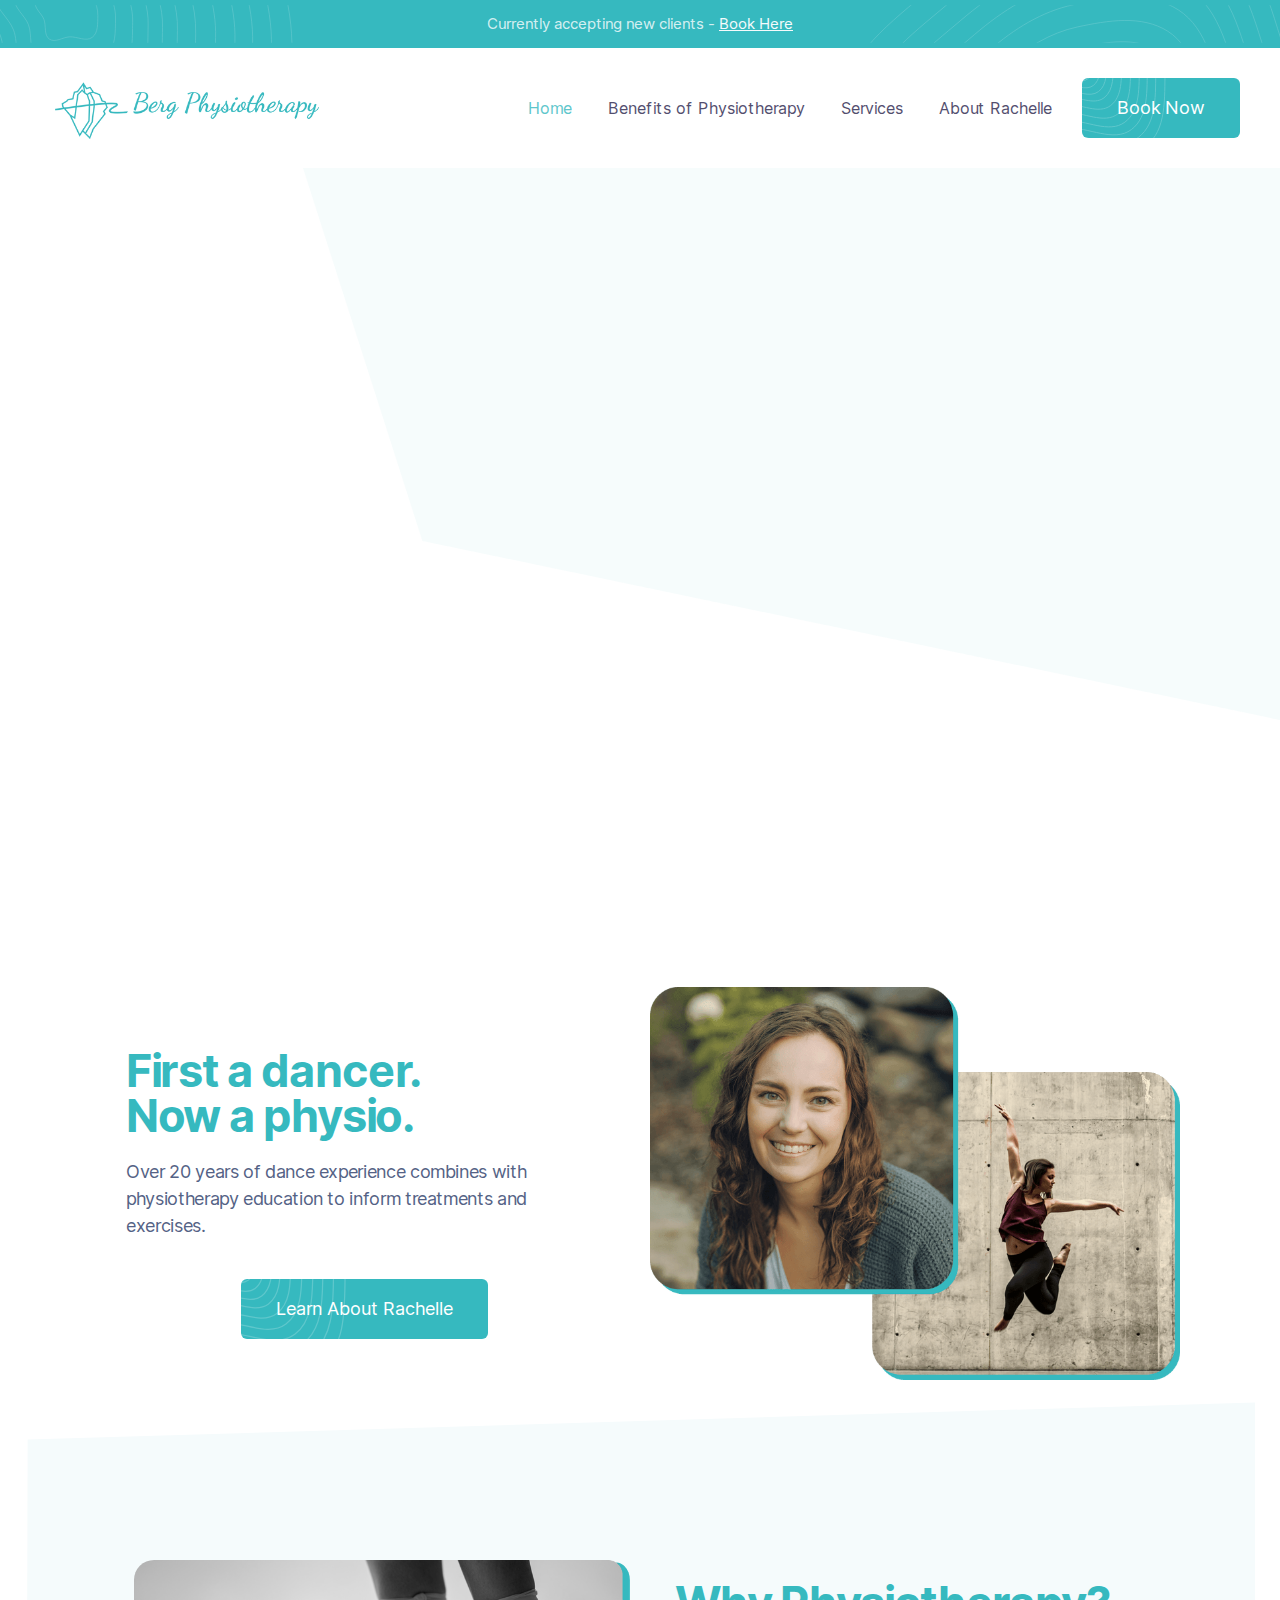
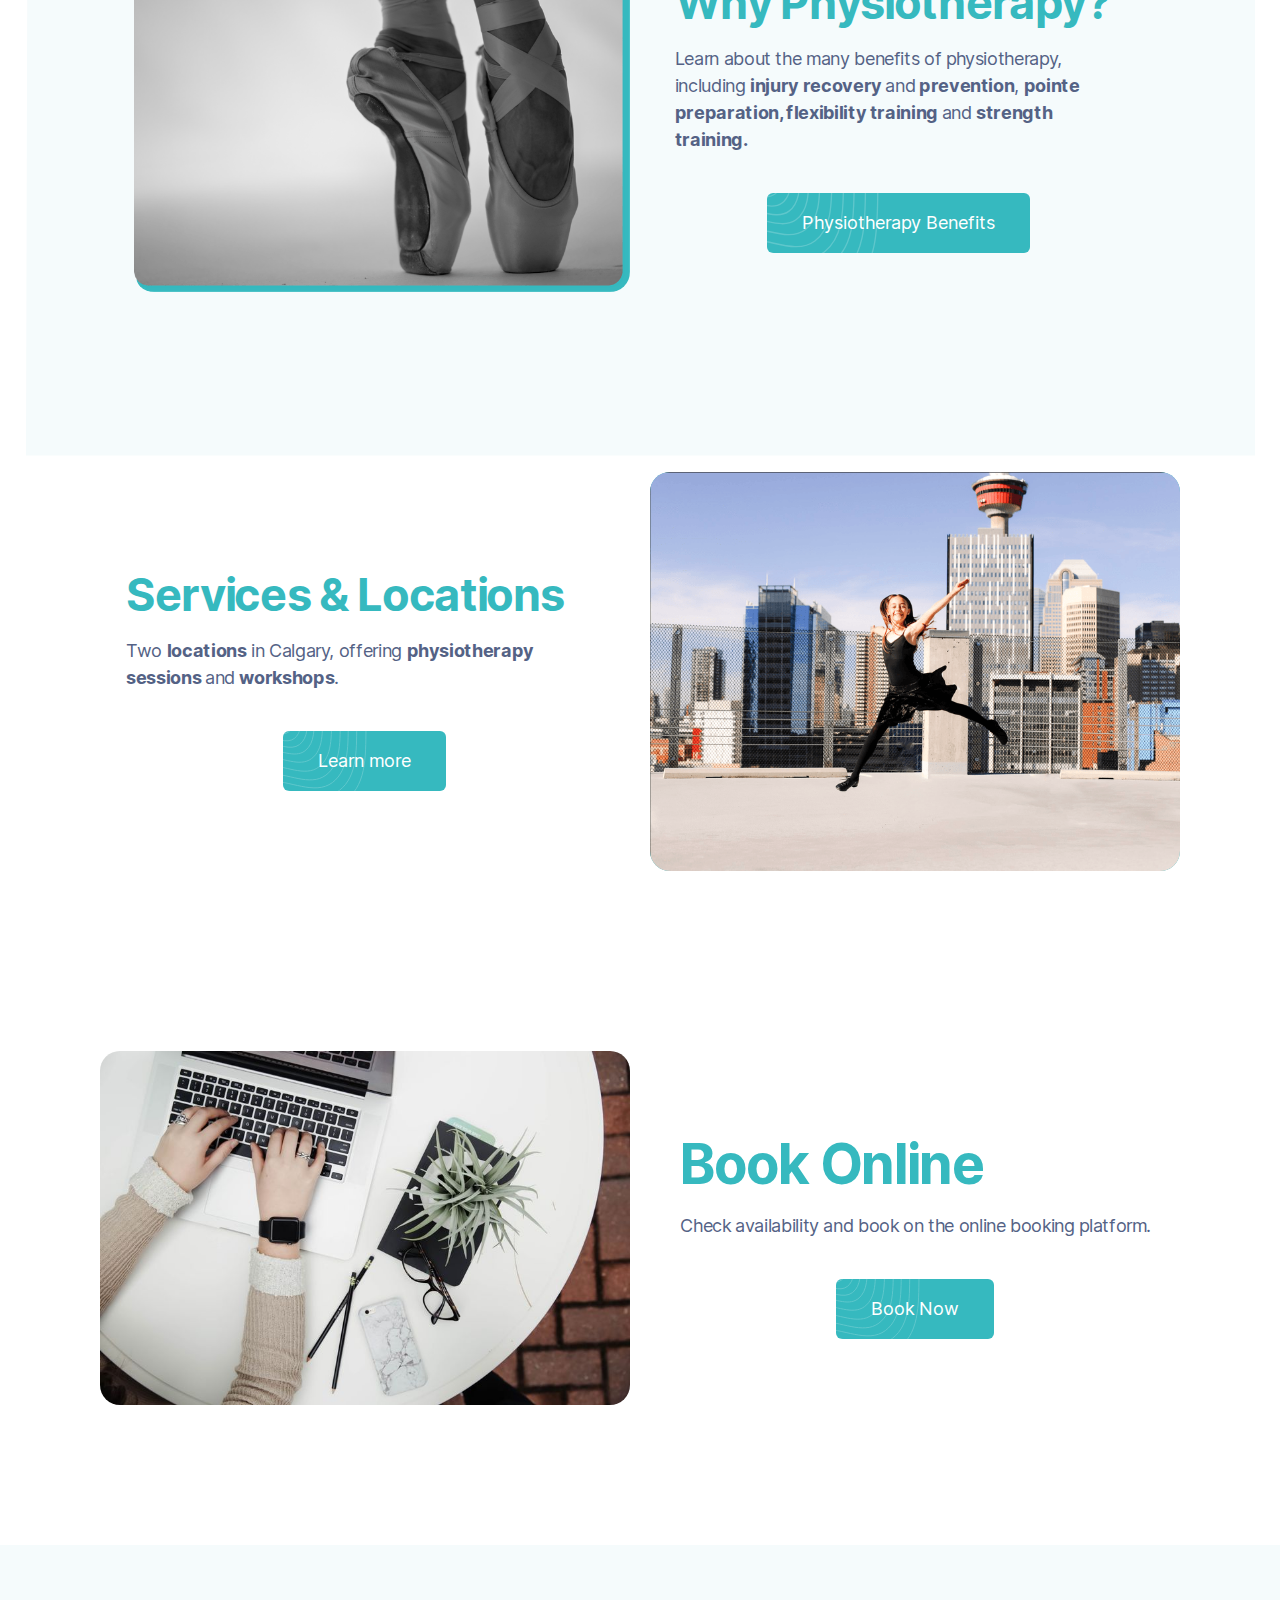
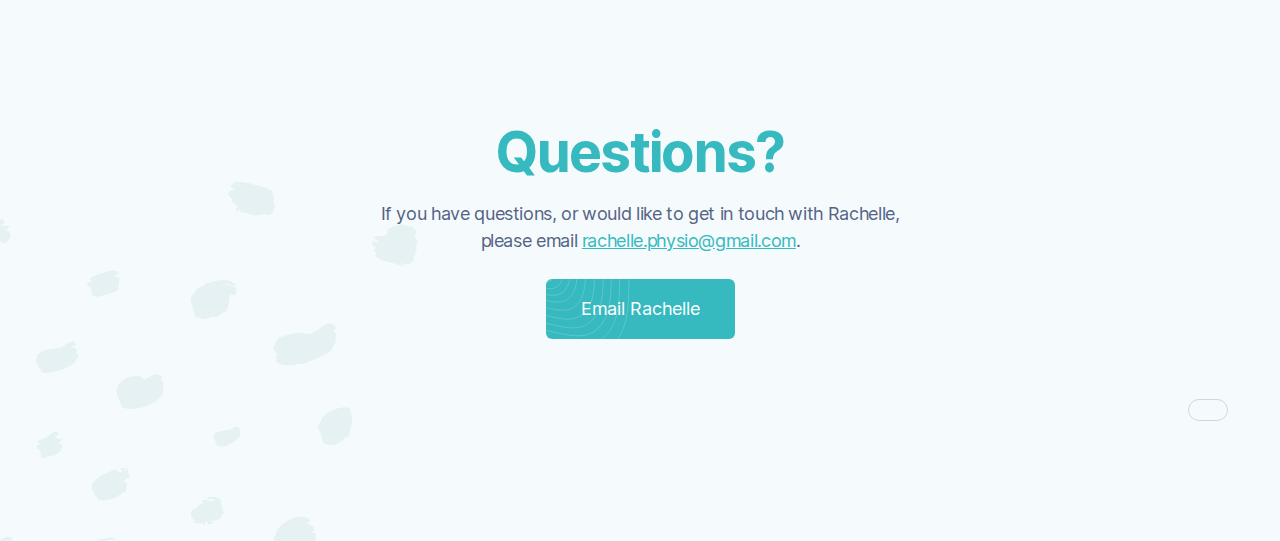
==== commit 30ca2cfa: "updating website" ====
--- a/index.html
+++ b/index.html
@@ -1,4 +1,4 @@
-<!DOCTYPE html><!--  This site was created in Webflow. https://www.webflow.com  --><!--  Last Published: Sun May 12 2024 06:51:30 GMT+0000 (Coordinated Universal Time)  -->
+<!DOCTYPE html><!--  This site was created in Webflow. https://webflow.com  --><!--  Last Published: Thu Jun 27 2024 00:41:08 GMT+0000 (Coordinated Universal Time)  -->
 <html data-wf-page="64e985af2bb40124e1e56532" data-wf-site="64e985af2bb40124e1e564f6">
 <head>
   <meta charset="utf-8">
@@ -28,8 +28,7 @@
 <body>
   <div id="Banner" class="banner">
     <div class="banner-wrap">
-      <div class="notice-text">Current accepting new clients - <a href="https://bergphysiotherapy.janeapp.com" target="_blank" class="link-2">Book Here</a>
-        <a href="#" class="white-link"></a>
+      <div class="notice-text">Currently accepting new clients - <a href="https://bergphysiotherapy.janeapp.com" target="_blank" class="link-2">Book Here</a>
       </div>
     </div>
   </div>
@@ -98,7 +97,7 @@
             <a href="services.html" class="button button-space mobile w-button">Learn more</a>
           </div>
         </div>
-        <div class="w-col w-col-6 w-col-stack w-col-small-small-stack w-col-tiny-tiny-stack"><img src="images/Screenshot-2024-01-26-at-9.32.44-PM.png" sizes="(max-width: 479px) 78vw, (max-width: 767px) 40vw, (max-width: 991px) 41vw, (max-width: 4123px) 42vw, 1732px" srcset="images/Screenshot-2024-01-26-at-9.32.44-PM-p-500.png 500w, images/Screenshot-2024-01-26-at-9.32.44-PM-p-800.png 800w, images/Screenshot-2024-01-26-at-9.32.44-PM-p-1080.png 1080w, images/Screenshot-2024-01-26-at-9.32.44-PM-p-1600.png 1600w, images/Screenshot-2024-01-26-at-9.32.44-PM.png 1732w" alt="" class="image-4 mobile"></div>
+        <div class="w-col w-col-6 w-col-stack w-col-small-small-stack w-col-tiny-tiny-stack"><img src="images/Screenshot-2024-01-26-at-9.32.44-PM.png" sizes="(max-width: 479px) 78vw, (max-width: 767px) 40vw, (max-width: 991px) 41vw, (max-width: 4123px) 42vw, 1732px" srcset="images/Screenshot-2024-01-26-at-9.32.44-PM-p-500.png 500w, images/Screenshot-2024-01-26-at-9.32.44-PM-p-800.png 800w, images/Screenshot-2024-01-26-at-9.32.44-PM-p-1080.png 1080w, images/Screenshot-2024-01-26-at-9.32.44-PM-p-1600.png 1600w, images/Screenshot-2024-01-26-at-9.32.44-PM.png 1732w" alt="A Dancer who is located in Calgary Alberta." class="image-4 mobile"></div>
       </div>
     </div>
   </div>
--- a/css/bergphysio.webflow.css
+++ b/css/bergphysio.webflow.css
@@ -1575,6 +1575,7 @@
   padding-top: 20px;
   padding-bottom: 20px;
   font-size: 18px;
+  font-style: normal;
   line-height: 1.5;
   position: static;
 }
@@ -2557,6 +2558,15 @@
   position: static;
 }
 
+.section-2 {
+  margin-bottom: 20px;
+}
+
+.heading-9 {
+  text-align: center;
+  margin-bottom: 40px;
+}
+
 @media screen and (max-width: 991px) {
   .nav-link {
     padding-top: 25px;
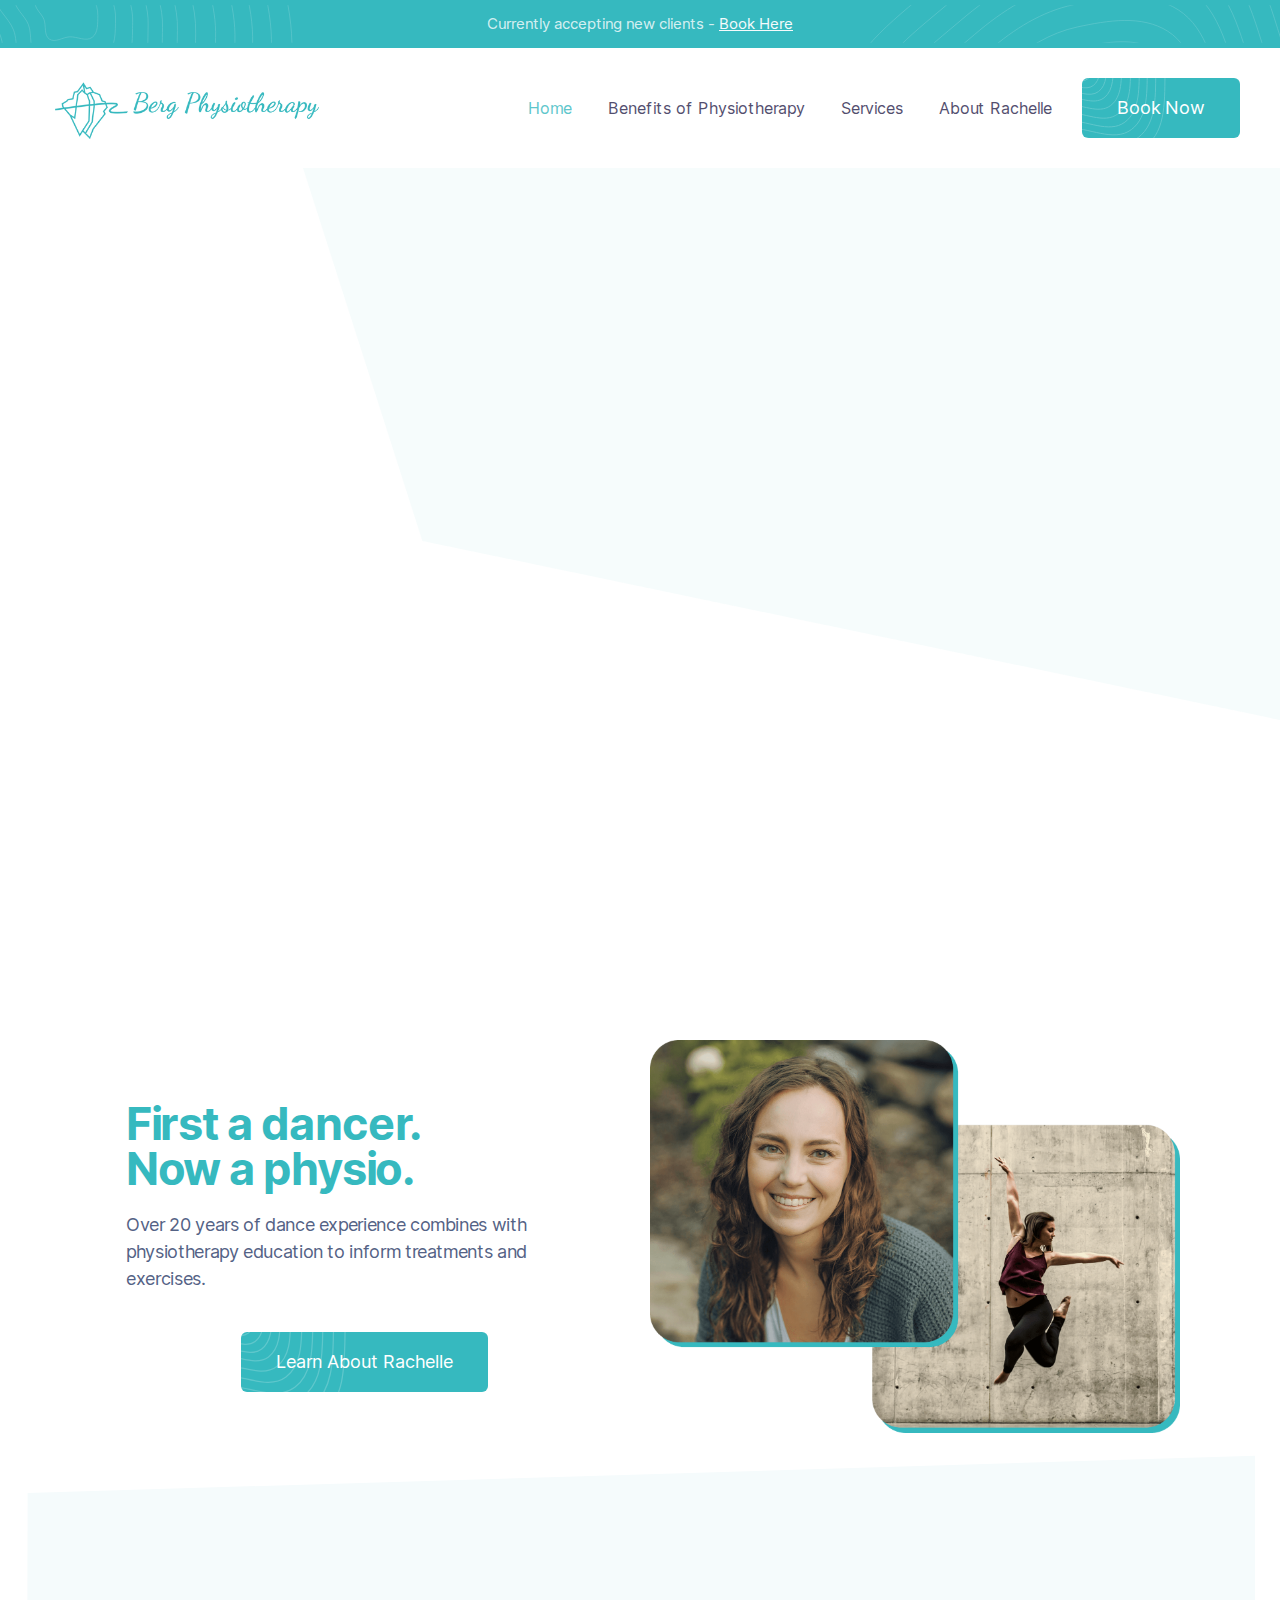
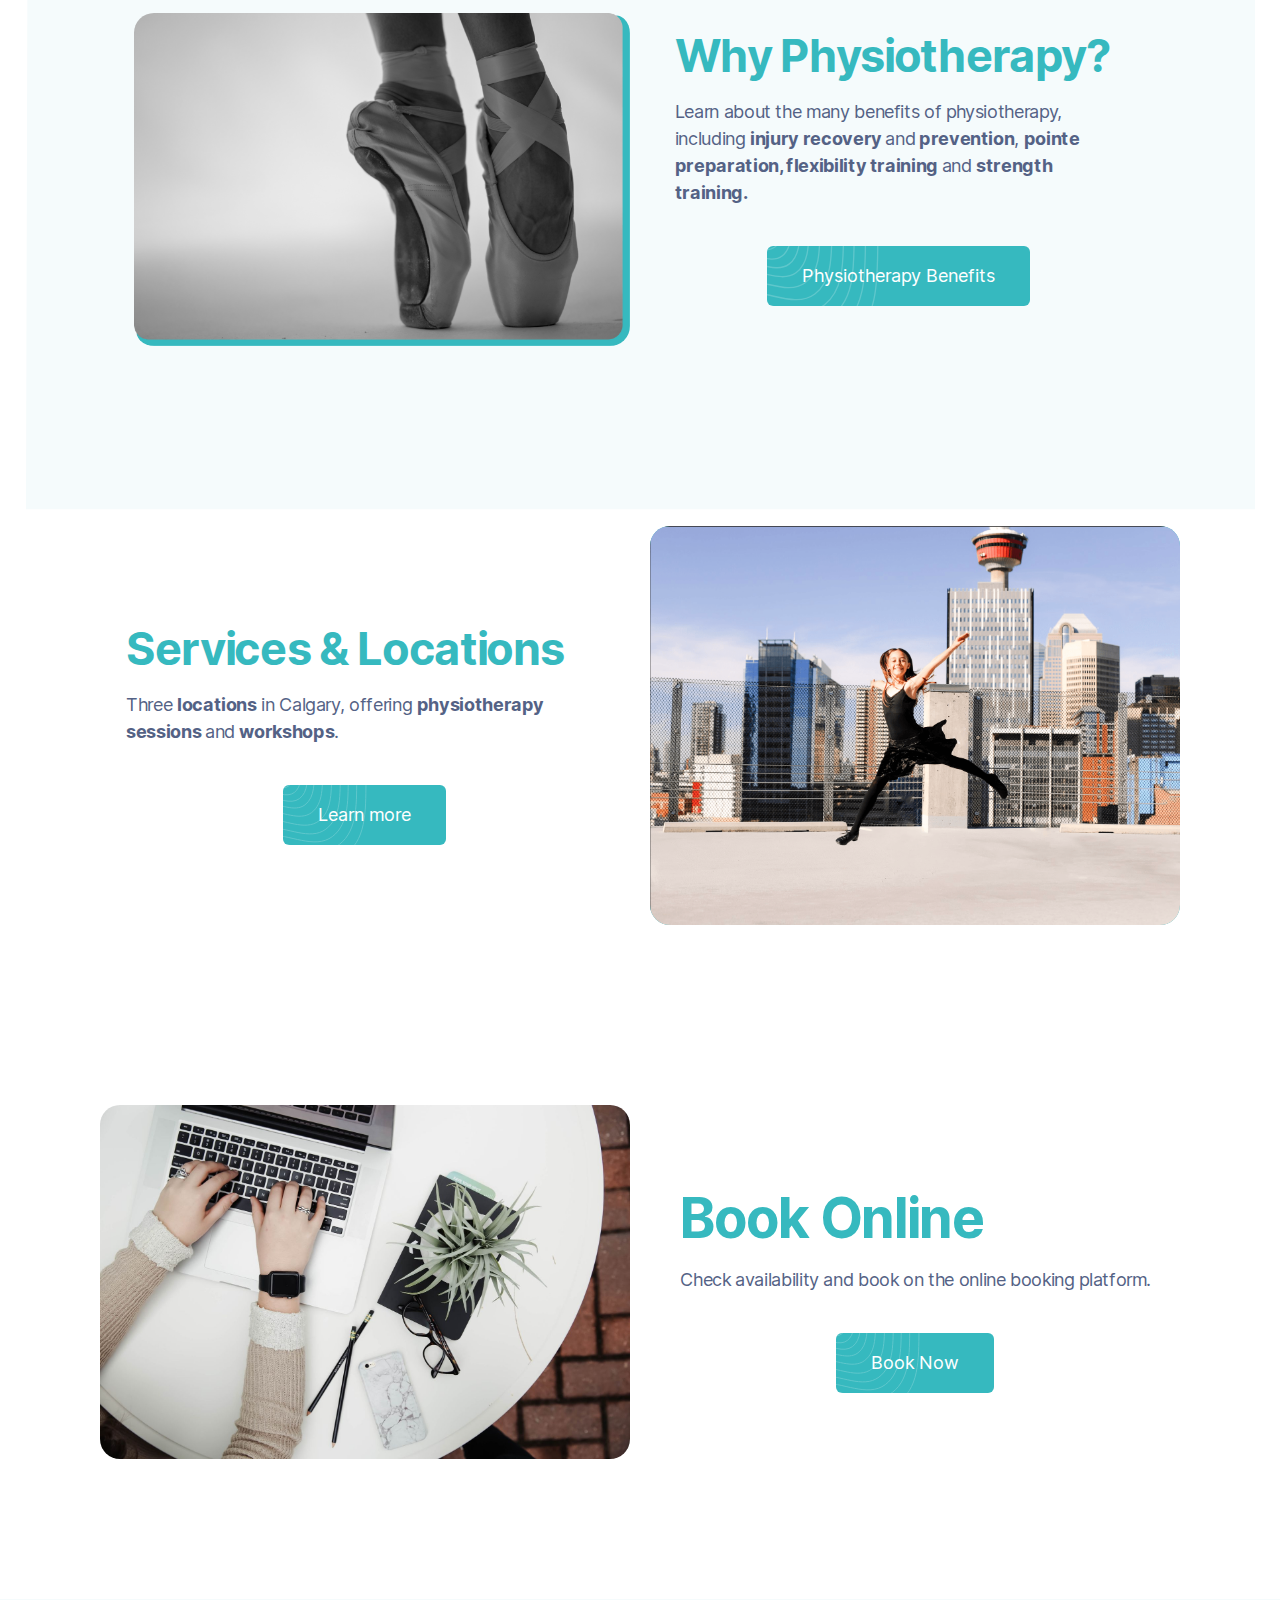
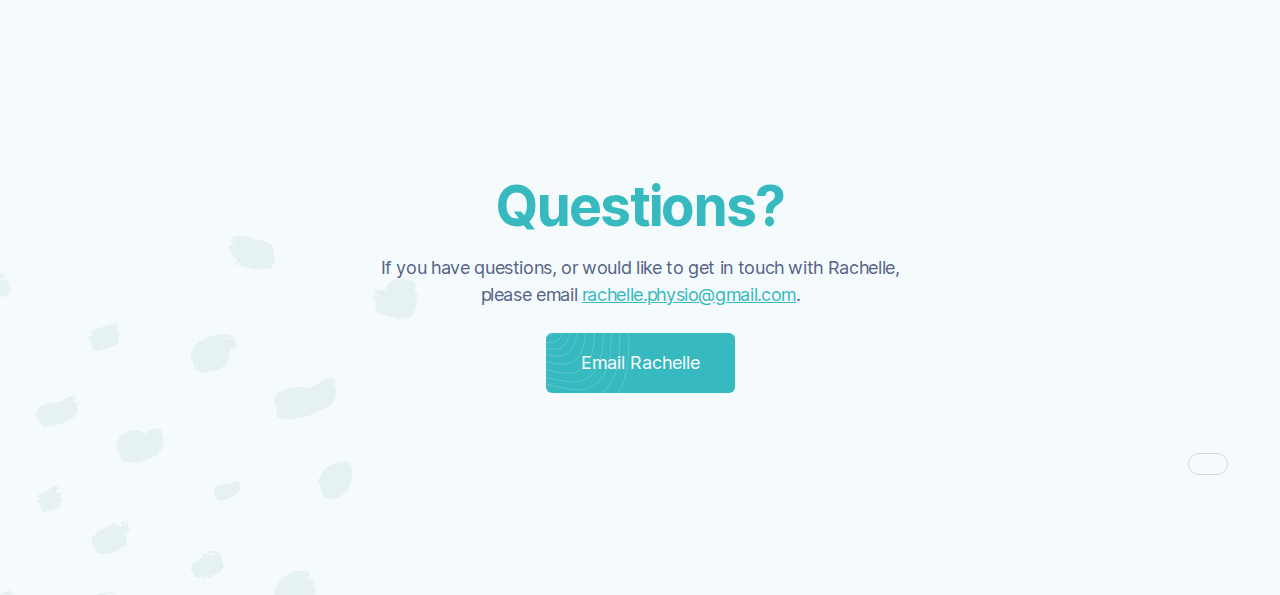
==== commit abdbea36: "Updating website" ====
--- a/index.html
+++ b/index.html
@@ -1,4 +1,4 @@
-<!DOCTYPE html><!--  This site was created in Webflow. https://webflow.com  --><!--  Last Published: Thu Jun 27 2024 00:41:08 GMT+0000 (Coordinated Universal Time)  -->
+<!DOCTYPE html><!--  This site was created in Webflow. https://webflow.com  --><!--  Last Published: Wed Sep 18 2024 02:52:12 GMT+0000 (Coordinated Universal Time)  -->
 <html data-wf-page="64e985af2bb40124e1e56532" data-wf-site="64e985af2bb40124e1e564f6">
 <head>
   <meta charset="utf-8">
@@ -60,7 +60,7 @@
           <a href="https://bergphysiotherapy.janeapp.com" target="_blank" class="button w-button">Book Now</a>
         </div>
       </div>
-      <div class="hero-image-wrap"><img src="images/Screenshot-2024-01-26-at-9.39.48-PM.png" alt="Food Delivery" style="opacity:0;-webkit-transform:translate3d(0, 0, 0) scale3d(0.95, 0.95, 1) rotateX(0) rotateY(0) rotateZ(0) skew(0, 0);-moz-transform:translate3d(0, 0, 0) scale3d(0.95, 0.95, 1) rotateX(0) rotateY(0) rotateZ(0) skew(0, 0);-ms-transform:translate3d(0, 0, 0) scale3d(0.95, 0.95, 1) rotateX(0) rotateY(0) rotateZ(0) skew(0, 0);transform:translate3d(0, 0, 0) scale3d(0.95, 0.95, 1) rotateX(0) rotateY(0) rotateZ(0) skew(0, 0)" sizes="(max-width: 479px) 69vw, (max-width: 991px) 66vw, 33vw" srcset="images/Screenshot-2024-01-26-at-9.39.48-PM-p-500.png 500w, images/Screenshot-2024-01-26-at-9.39.48-PM-p-800.png 800w, images/Screenshot-2024-01-26-at-9.39.48-PM.png 985w" class="hero-image"></div>
+      <div class="hero-image-wrap"><img src="images/Untitled-design-1.png" alt="Food Delivery" style="opacity:0;-webkit-transform:translate3d(0, 0, 0) scale3d(0.95, 0.95, 1) rotateX(0) rotateY(0) rotateZ(0) skew(0, 0);-moz-transform:translate3d(0, 0, 0) scale3d(0.95, 0.95, 1) rotateX(0) rotateY(0) rotateZ(0) skew(0, 0);-ms-transform:translate3d(0, 0, 0) scale3d(0.95, 0.95, 1) rotateX(0) rotateY(0) rotateZ(0) skew(0, 0);transform:translate3d(0, 0, 0) scale3d(0.95, 0.95, 1) rotateX(0) rotateY(0) rotateZ(0) skew(0, 0)" sizes="100vw" srcset="images/Untitled-design-1-p-500.png 500w, images/Untitled-design-1.png 505w" class="hero-image"></div>
     </div>
   </div>
   <div class="content-section-bg mobile">
@@ -73,12 +73,12 @@
             <a href="about-me.html" class="button button-space mobile tablet w-button">Learn About Rachelle</a>
           </div>
         </div>
-        <div class="w-col w-col-6"><img src="images/dancephysio.png" id="w-node-_215463ad-74c1-8d1a-cb70-4d4ead45f31b-e1e56532" sizes="(max-width: 479px) 80vw, (max-width: 767px) 83vw, (max-width: 991px) 41vw, (max-width: 3919px) 42vw, 1646px" srcset="images/dancephysio-p-500.png 500w, images/dancephysio-p-800.png 800w, images/dancephysio-p-1080.png 1080w, images/dancephysio-p-1600.png 1600w, images/dancephysio.png 1646w" alt="Rachelle Berg, a physiotherapist who specializes in treatment for dancers." class="image-7 mobile"></div>
+        <div class="w-col w-col-6"><img src="images/dancephysio.png" id="w-node-_215463ad-74c1-8d1a-cb70-4d4ead45f31b-e1e56532" sizes="(max-width: 479px) 10px, 100vw" srcset="images/dancephysio-p-500.png 500w, images/dancephysio-p-800.png 800w, images/dancephysio-p-1080.png 1080w, images/dancephysio-p-1600.png 1600w, images/dancephysio.png 1646w" alt="Rachelle Berg, a physiotherapist who specializes in treatment for dancers." class="image-7 mobile"></div>
       </aside>
     </div>
     <div class="container">
       <div class="columns-3 mobile mobile-tablet w-row">
-        <div class="w-col w-col-6 w-col-stack"><img src="images/Dancer_Pointe2.png" sizes="(max-width: 479px) 78vw, (max-width: 767px) 40vw, 41vw" srcset="images/Dancer_Pointe2-p-500.png 500w, images/Dancer_Pointe2-p-800.png 800w, images/Dancer_Pointe2-p-1080.png 1080w, images/Dancer_Pointe2-p-1600.png 1600w, images/Dancer_Pointe2-p-2000.png 2000w, images/Dancer_Pointe2-p-2600.png 2600w, images/Dancer_Pointe2.png 3031w" alt="Dancer en pointe in pointe shoes." class="image-5 mobile"></div>
+        <div class="w-col w-col-6 w-col-stack"><img src="images/Dancer_Pointe2.png" sizes="(max-width: 479px) 10px, 100vw" srcset="images/Dancer_Pointe2-p-500.png 500w, images/Dancer_Pointe2-p-800.png 800w, images/Dancer_Pointe2-p-1080.png 1080w, images/Dancer_Pointe2-p-1600.png 1600w, images/Dancer_Pointe2-p-2000.png 2000w, images/Dancer_Pointe2-p-2600.png 2600w, images/Dancer_Pointe2.png 3031w" alt="Dancer en pointe in pointe shoes." class="image-5 mobile"></div>
         <div class="column-4 w-col w-col-6 w-col-stack">
           <div id="w-node-da9351af-752a-0776-2d50-f3b7b2605826-e1e56532" class="div-block-5 mobile">
             <h2 class="heading mobile">Why Physiotherapy?</h2>
@@ -93,17 +93,17 @@
         <div class="column-3 w-col w-col-6 w-col-stack w-col-small-small-stack w-col-tiny-tiny-stack">
           <div class="div-block-3 mobile tablet">
             <h2 class="heading mobile mobile-header">Services &amp; Locations</h2>
-            <p class="paragraph-3 mobile mobileparagraph">Two <strong>locations</strong> in Calgary, offering <strong>physiotherapy sessions </strong>and <strong>workshops</strong>.</p>
+            <p class="paragraph-3 mobile mobileparagraph">Three <strong>locations</strong> in Calgary, offering <strong>physiotherapy sessions </strong>and <strong>workshops</strong>.</p>
             <a href="services.html" class="button button-space mobile w-button">Learn more</a>
           </div>
         </div>
-        <div class="w-col w-col-6 w-col-stack w-col-small-small-stack w-col-tiny-tiny-stack"><img src="images/Screenshot-2024-01-26-at-9.32.44-PM.png" sizes="(max-width: 479px) 78vw, (max-width: 767px) 40vw, (max-width: 991px) 41vw, (max-width: 4123px) 42vw, 1732px" srcset="images/Screenshot-2024-01-26-at-9.32.44-PM-p-500.png 500w, images/Screenshot-2024-01-26-at-9.32.44-PM-p-800.png 800w, images/Screenshot-2024-01-26-at-9.32.44-PM-p-1080.png 1080w, images/Screenshot-2024-01-26-at-9.32.44-PM-p-1600.png 1600w, images/Screenshot-2024-01-26-at-9.32.44-PM.png 1732w" alt="A Dancer who is located in Calgary Alberta." class="image-4 mobile"></div>
+        <div class="w-col w-col-6 w-col-stack w-col-small-small-stack w-col-tiny-tiny-stack"><img src="images/Screenshot-2024-01-26-at-9.32.44-PM.png" sizes="(max-width: 479px) 10px, 100vw" srcset="images/Screenshot-2024-01-26-at-9.32.44-PM-p-500.png 500w, images/Screenshot-2024-01-26-at-9.32.44-PM-p-800.png 800w, images/Screenshot-2024-01-26-at-9.32.44-PM-p-1080.png 1080w, images/Screenshot-2024-01-26-at-9.32.44-PM-p-1600.png 1600w, images/Screenshot-2024-01-26-at-9.32.44-PM.png 1732w" alt="A Dancer who is located in Calgary Alberta." class="image-4 mobile"></div>
       </div>
     </div>
   </div>
   <div>
     <div class="columns-4 mobile w-row">
-      <div class="w-col w-col-6"><img src="images/corinne-kutz-tMI2_-r5Nfo-unsplash.jpg" id="w-node-bbf47a5d-9e13-6e72-93ca-d3af7ed13c51-e1e56532" sizes="(max-width: 479px) 80vw, (max-width: 767px) 40vw, (max-width: 991px) 41vw, (max-width: 6857px) 42vw, 2880px" srcset="images/corinne-kutz-tMI2_-r5Nfo-unsplash-p-500.jpg 500w, images/corinne-kutz-tMI2_-r5Nfo-unsplash-p-800.jpg 800w, images/corinne-kutz-tMI2_-r5Nfo-unsplash-p-1080.jpg 1080w, images/corinne-kutz-tMI2_-r5Nfo-unsplash-p-1600.jpg 1600w, images/corinne-kutz-tMI2_-r5Nfo-unsplash-p-2000.jpg 2000w, images/corinne-kutz-tMI2_-r5Nfo-unsplash-p-2600.jpg 2600w, images/corinne-kutz-tMI2_-r5Nfo-unsplash.jpg 2880w" alt="Working online, booking online" class="image mobile"></div>
+      <div class="w-col w-col-6"><img src="images/corinne-kutz-tMI2_-r5Nfo-unsplash.jpg" id="w-node-bbf47a5d-9e13-6e72-93ca-d3af7ed13c51-e1e56532" sizes="(max-width: 479px) 10px, 100vw" srcset="images/corinne-kutz-tMI2_-r5Nfo-unsplash-p-500.jpg 500w, images/corinne-kutz-tMI2_-r5Nfo-unsplash-p-800.jpg 800w, images/corinne-kutz-tMI2_-r5Nfo-unsplash-p-1080.jpg 1080w, images/corinne-kutz-tMI2_-r5Nfo-unsplash-p-1600.jpg 1600w, images/corinne-kutz-tMI2_-r5Nfo-unsplash-p-2000.jpg 2000w, images/corinne-kutz-tMI2_-r5Nfo-unsplash-p-2600.jpg 2600w, images/corinne-kutz-tMI2_-r5Nfo-unsplash.jpg 2880w" alt="Working online, booking online" class="image mobile"></div>
       <div class="column-2 w-col w-col-6">
         <div id="w-node-_282c16e3-f82d-26e5-83ae-2af6996a9b59-e1e56532" class="content-block mobile">
           <h2>Book Online</h2>
--- a/css/webflow.css
+++ b/css/webflow.css
@@ -106,6 +106,9 @@
 }
 pre.w-code-block code {
   all: inherit;
+}
+.w-optimization {
+  display: contents;
 }
 .w-webflow-badge,
 .w-webflow-badge * {
@@ -342,17 +345,8 @@
   background-color: #ffffff;
   border: 1px solid #cccccc;
 }
-.w-input:-moz-placeholder,
-.w-select:-moz-placeholder {
-  color: #999;
-}
-.w-input::-moz-placeholder,
-.w-select::-moz-placeholder {
-  color: #999;
-  opacity: 1;
-}
-.w-input::-webkit-input-placeholder,
-.w-select::-webkit-input-placeholder {
+.w-input::placeholder,
+.w-select::placeholder {
   color: #999;
 }
 .w-input:focus,
@@ -801,9 +795,6 @@
 }
 .w-widget-twitter-count-shim * {
   pointer-events: none;
-  -webkit-user-select: none;
-  -moz-user-select: none;
-  -ms-user-select: none;
   user-select: none;
 }
 .w-widget-twitter-count-shim .w-widget-twitter-count-inner {
@@ -1036,9 +1027,6 @@
   font-size: 40px;
   -webkit-tap-highlight-color: rgba(0, 0, 0, 0);
   tap-highlight-color: rgba(0, 0, 0, 0);
-  -webkit-user-select: none;
-  -moz-user-select: none;
-  -ms-user-select: none;
   user-select: none;
 }
 .w-slider-arrow-left [class^='w-icon-'],
@@ -1104,9 +1092,6 @@
   white-space: nowrap;
 }
 .w-dropdown-toggle {
-  -webkit-user-select: none;
-  -moz-user-select: none;
-  -ms-user-select: none;
   user-select: none;
   display: inline-block;
   cursor: pointer;
@@ -1658,20 +1643,20 @@
 .w-nav-overlay [data-nav-menu-open] {
   top: 0;
 }
-.w-nav[data-animation="over-left"] .w-nav-overlay {
+.w-nav[data-animation='over-left'] .w-nav-overlay {
   width: auto;
 }
-.w-nav[data-animation="over-left"] .w-nav-overlay,
-.w-nav[data-animation="over-left"] [data-nav-menu-open] {
+.w-nav[data-animation='over-left'] .w-nav-overlay,
+.w-nav[data-animation='over-left'] [data-nav-menu-open] {
   right: auto;
   z-index: 1;
   top: 0;
 }
-.w-nav[data-animation="over-right"] .w-nav-overlay {
+.w-nav[data-animation='over-right'] .w-nav-overlay {
   width: auto;
 }
-.w-nav[data-animation="over-right"] .w-nav-overlay,
-.w-nav[data-animation="over-right"] [data-nav-menu-open] {
+.w-nav[data-animation='over-right'] .w-nav-overlay,
+.w-nav[data-animation='over-right'] [data-nav-menu-open] {
   left: auto;
   z-index: 1;
   top: 0;
@@ -1685,9 +1670,6 @@
   cursor: pointer;
   -webkit-tap-highlight-color: rgba(0, 0, 0, 0);
   tap-highlight-color: rgba(0, 0, 0, 0);
-  -webkit-user-select: none;
-  -moz-user-select: none;
-  -ms-user-select: none;
   user-select: none;
 }
 .w-nav-button:focus {
@@ -1697,10 +1679,10 @@
   background-color: #C8C8C8;
   color: white;
 }
-.w-nav[data-collapse="all"] .w-nav-menu {
+.w-nav[data-collapse='all'] .w-nav-menu {
   display: none;
 }
-.w-nav[data-collapse="all"] .w-nav-button {
+.w-nav[data-collapse='all'] .w-nav-button {
   display: block;
 }
 .w--nav-dropdown-open {
@@ -1713,18 +1695,18 @@
   position: static;
 }
 @media screen and (max-width: 991px) {
-  .w-nav[data-collapse="medium"] .w-nav-menu {
+  .w-nav[data-collapse='medium'] .w-nav-menu {
     display: none;
   }
-  .w-nav[data-collapse="medium"] .w-nav-button {
+  .w-nav[data-collapse='medium'] .w-nav-button {
     display: block;
   }
 }
 @media screen and (max-width: 767px) {
-  .w-nav[data-collapse="small"] .w-nav-menu {
+  .w-nav[data-collapse='small'] .w-nav-menu {
     display: none;
   }
-  .w-nav[data-collapse="small"] .w-nav-button {
+  .w-nav[data-collapse='small'] .w-nav-button {
     display: block;
   }
   .w-nav-brand {
@@ -1732,10 +1714,10 @@
   }
 }
 @media screen and (max-width: 479px) {
-  .w-nav[data-collapse="tiny"] .w-nav-menu {
+  .w-nav[data-collapse='tiny'] .w-nav-menu {
     display: none;
   }
-  .w-nav[data-collapse="tiny"] .w-nav-button {
+  .w-nav[data-collapse='tiny'] .w-nav-button {
     display: block;
   }
 }
--- a/css/bergphysio.webflow.css
+++ b/css/bergphysio.webflow.css
@@ -22,7 +22,6 @@
   color: #fff;
   cursor: pointer;
   -webkit-appearance: none;
-  -ms-appearance: none;
   appearance: none;
   background-color: #000;
   border-width: 0;
@@ -46,7 +45,6 @@
   color: #fff;
   cursor: pointer;
   -webkit-appearance: none;
-  -ms-appearance: none;
   appearance: none;
   background-color: #000;
   border-width: 0;
@@ -141,7 +139,6 @@
 
 .w-commerce-commercecheckoutemailinput {
   -webkit-appearance: none;
-  -ms-appearance: none;
   appearance: none;
   background-color: #fafafa;
   border: 1px solid #ddd;
@@ -169,7 +166,6 @@
 
 .w-commerce-commercecheckoutshippingfullname {
   -webkit-appearance: none;
-  -ms-appearance: none;
   appearance: none;
   background-color: #fafafa;
   border: 1px solid #ddd;
@@ -193,7 +189,6 @@
 
 .w-commerce-commercecheckoutshippingstreetaddress {
   -webkit-appearance: none;
-  -ms-appearance: none;
   appearance: none;
   background-color: #fafafa;
   border: 1px solid #ddd;
@@ -217,7 +212,6 @@
 
 .w-commerce-commercecheckoutshippingstreetaddressoptional {
   -webkit-appearance: none;
-  -ms-appearance: none;
   appearance: none;
   background-color: #fafafa;
   border: 1px solid #ddd;
@@ -253,7 +247,6 @@
 
 .w-commerce-commercecheckoutshippingcity {
   -webkit-appearance: none;
-  -ms-appearance: none;
   appearance: none;
   background-color: #fafafa;
   border: 1px solid #ddd;
@@ -277,7 +270,6 @@
 
 .w-commerce-commercecheckoutshippingstateprovince {
   -webkit-appearance: none;
-  -ms-appearance: none;
   appearance: none;
   background-color: #fafafa;
   border: 1px solid #ddd;
@@ -301,7 +293,6 @@
 
 .w-commerce-commercecheckoutshippingzippostalcode {
   -webkit-appearance: none;
-  -ms-appearance: none;
   appearance: none;
   background-color: #fafafa;
   border: 1px solid #ddd;
@@ -325,7 +316,6 @@
 
 .w-commerce-commercecheckoutshippingcountryselector {
   -webkit-appearance: none;
-  -ms-appearance: none;
   appearance: none;
   background-color: #fafafa;
   border: 1px solid #ddd;
@@ -390,7 +380,6 @@
 
 .w-commerce-commercecheckoutcardnumber {
   -webkit-appearance: none;
-  -ms-appearance: none;
   appearance: none;
   cursor: text;
   background-color: #fafafa;
@@ -415,7 +404,6 @@
 
 .w-commerce-commercecheckoutcardexpirationdate {
   -webkit-appearance: none;
-  -ms-appearance: none;
   appearance: none;
   cursor: text;
   background-color: #fafafa;
@@ -440,7 +428,6 @@
 
 .w-commerce-commercecheckoutcardsecuritycode {
   -webkit-appearance: none;
-  -ms-appearance: none;
   appearance: none;
   cursor: text;
   background-color: #fafafa;
@@ -484,7 +471,6 @@
 
 .w-commerce-commercecheckoutbillingfullname {
   -webkit-appearance: none;
-  -ms-appearance: none;
   appearance: none;
   background-color: #fafafa;
   border: 1px solid #ddd;
@@ -508,7 +494,6 @@
 
 .w-commerce-commercecheckoutbillingstreetaddress {
   -webkit-appearance: none;
-  -ms-appearance: none;
   appearance: none;
   background-color: #fafafa;
   border: 1px solid #ddd;
@@ -532,7 +517,6 @@
 
 .w-commerce-commercecheckoutbillingstreetaddressoptional {
   -webkit-appearance: none;
-  -ms-appearance: none;
   appearance: none;
   background-color: #fafafa;
   border: 1px solid #ddd;
@@ -556,7 +540,6 @@
 
 .w-commerce-commercecheckoutbillingcity {
   -webkit-appearance: none;
-  -ms-appearance: none;
   appearance: none;
   background-color: #fafafa;
   border: 1px solid #ddd;
@@ -580,7 +563,6 @@
 
 .w-commerce-commercecheckoutbillingstateprovince {
   -webkit-appearance: none;
-  -ms-appearance: none;
   appearance: none;
   background-color: #fafafa;
   border: 1px solid #ddd;
@@ -604,7 +586,6 @@
 
 .w-commerce-commercecheckoutbillingzippostalcode {
   -webkit-appearance: none;
-  -ms-appearance: none;
   appearance: none;
   background-color: #fafafa;
   border: 1px solid #ddd;
@@ -628,7 +609,6 @@
 
 .w-commerce-commercecheckoutbillingcountryselector {
   -webkit-appearance: none;
-  -ms-appearance: none;
   appearance: none;
   background-color: #fafafa;
   border: 1px solid #ddd;
@@ -652,7 +632,6 @@
 
 .w-commerce-commercelayoutsidebar {
   flex: 0 0 320px;
-  position: -webkit-sticky;
   position: sticky;
   top: 20px;
 }
@@ -676,7 +655,6 @@
   color: #fff;
   cursor: pointer;
   -webkit-appearance: none;
-  -ms-appearance: none;
   appearance: none;
   text-align: center;
   background-color: #3898ec;
@@ -702,7 +680,6 @@
 
 .w-commerce-commerceaddtocartquantityinput {
   -webkit-appearance: none;
-  -ms-appearance: none;
   appearance: none;
   background-color: #fafafa;
   border: 1px solid #ddd;
@@ -728,7 +705,6 @@
   color: #fff;
   cursor: pointer;
   -webkit-appearance: none;
-  -ms-appearance: none;
   appearance: none;
   background-color: #3898ec;
   border-width: 0;
@@ -1106,7 +1082,7 @@
 .hero-image-wrap {
   opacity: 1;
   object-fit: fill;
-  background-color: rgba(0, 0, 0, 0);
+  background-color: #0000;
   border-radius: 20px;
   flex-wrap: nowrap;
   justify-content: flex-end;
@@ -1231,7 +1207,7 @@
 }
 
 .content-section {
-  background-color: rgba(0, 0, 0, 0);
+  background-color: #0000;
   margin-top: 20px;
   padding: 40px 3% 120px;
   position: relative;
@@ -1341,16 +1317,13 @@
   font-size: 13px;
   display: flex;
   position: absolute;
-  top: -6px;
-  bottom: auto;
-  left: auto;
-  right: -6px;
-  box-shadow: 7px 7px 25px rgba(126, 130, 143, .27);
+  inset: -6px -6px auto auto;
+  box-shadow: 7px 7px 25px #7e828f45;
 }
 
 .food-card {
   background-color: #fff;
-  border: 1px solid rgba(53, 184, 190, .15);
+  border: 1px solid #35b8be26;
   border-radius: 6px;
   align-items: center;
   min-height: 200px;
@@ -1360,7 +1333,7 @@
 }
 
 .food-card:hover {
-  border-color: rgba(53, 184, 190, .5);
+  border-color: #35b8be80;
 }
 
 .food-image-square {
@@ -1427,7 +1400,7 @@
 }
 
 .cta-section {
-  background-color: rgba(0, 0, 0, 0);
+  background-color: #0000;
   padding: 3%;
 }
 
@@ -1508,8 +1481,8 @@
 
 .tab-link-round {
   text-align: center;
-  background-color: rgba(0, 0, 0, 0);
-  border: 1px solid rgba(97, 114, 131, .2);
+  background-color: #0000;
+  border: 1px solid #61728333;
   border-radius: 6px;
   justify-content: center;
   align-items: center;
@@ -1528,7 +1501,7 @@
   background-position: 0 0;
   background-repeat: no-repeat;
   background-size: cover;
-  border-color: rgba(97, 114, 131, 0);
+  border-color: #61728300;
   border-radius: 6px;
   margin-top: 0;
   margin-left: 10px;
@@ -1543,7 +1516,7 @@
 
 .faq-question-bar {
   color: var(--space-cadet);
-  border-bottom: 1px solid rgba(0, 0, 0, .04);
+  border-bottom: 1px solid #0000000a;
   justify-content: space-between;
   align-items: center;
   padding-top: 40px;
@@ -1581,7 +1554,7 @@
 }
 
 .footer-legal {
-  border-top: 1px solid rgba(126, 130, 143, .09);
+  border-top: 1px solid #7e828f17;
   justify-content: space-between;
   align-items: center;
   margin-top: 100px;
@@ -1612,7 +1585,7 @@
 }
 
 .social-link {
-  border: 1px solid rgba(126, 130, 143, .3);
+  border: 1px solid #7e828f4d;
   border-radius: 100px;
   justify-content: center;
   align-items: center;
@@ -1624,7 +1597,7 @@
 }
 
 .social-link:hover {
-  border-color: rgba(126, 130, 143, .86);
+  border-color: #7e828fdb;
 }
 
 .social-icon {
@@ -1703,7 +1676,6 @@
 }
 
 .order-detail {
-  position: -webkit-sticky;
   position: sticky;
   top: 35px;
 }
@@ -1747,7 +1719,7 @@
 }
 
 .content-section-bg {
-  background-color: rgba(0, 0, 0, 0);
+  background-color: #0000;
   background-image: url('../images/BG-Shape-Content.svg');
   background-position: 50%;
   background-repeat: no-repeat;
@@ -1885,7 +1857,7 @@
 }
 
 .plain-line {
-  background-color: rgba(53, 184, 190, .25);
+  background-color: #35b8be40;
   width: 100%;
   height: 1px;
   margin-top: 30px;
@@ -1910,7 +1882,7 @@
   width: 100%;
   display: block;
   overflow: hidden;
-  box-shadow: 6px 6px 17px rgba(82, 76, 76, .06);
+  box-shadow: 6px 6px 17px #524c4c0f;
 }
 
 .colour-text {
@@ -1967,11 +1939,11 @@
 }
 
 .highlight-default {
-  background-color: rgba(255, 171, 0, .23);
+  background-color: #ffab003b;
 }
 
 .block-detail {
-  border-bottom: 1px solid rgba(0, 0, 0, .11);
+  border-bottom: 1px solid #0000001c;
   align-items: center;
   padding-top: 15px;
   padding-bottom: 25px;
@@ -1999,7 +1971,7 @@
 }
 
 .change-log-wrap {
-  border-bottom: 1px solid rgba(0, 0, 0, .08);
+  border-bottom: 1px solid #00000014;
   flex-direction: column;
   justify-content: center;
   align-items: flex-start;
@@ -2056,10 +2028,7 @@
   width: 100%;
   max-width: 500px;
   position: absolute;
-  top: auto;
-  bottom: auto;
-  left: auto;
-  right: auto;
+  inset: auto;
 }
 
 .price-text {
@@ -2077,7 +2046,7 @@
 }
 
 .content-section-short {
-  background-color: rgba(0, 0, 0, 0);
+  background-color: #0000;
   padding: 60px 3%;
   position: relative;
 }
@@ -2098,10 +2067,7 @@
 
 .pattern {
   position: absolute;
-  top: -20%;
-  bottom: 0%;
-  left: -4%;
-  right: 0%;
+  inset: -20% 0% 0% -4%;
 }
 
 .pagination-button {
@@ -2148,7 +2114,7 @@
 }
 
 .cta-full-image {
-  background-image: radial-gradient(circle, rgba(0, 0, 0, .67), rgba(25, 26, 27, .19)), url('../images/Group-Photo.jpg');
+  background-image: radial-gradient(circle, #000000ab, #191a1b30), url('../images/Group-Photo.jpg');
   background-position: 0 0, 50%;
   background-repeat: repeat, no-repeat;
   background-size: auto, cover;
@@ -2191,7 +2157,7 @@
 }
 
 .notice-text {
-  color: rgba(255, 255, 255, .8);
+  color: #fffc;
 }
 
 .order-column {
@@ -2312,8 +2278,7 @@
 
 .columns {
   flex-wrap: wrap;
-  align-content: flex-end;
-  justify-content: center;
+  place-content: flex-end center;
   align-items: center;
   margin-left: 5%;
   margin-right: 5%;
@@ -2579,7 +2544,7 @@
 
   .navbar {
     z-index: 5;
-    background-color: rgba(0, 0, 0, 0);
+    background-color: #0000;
     width: 100%;
     display: flex;
   }
@@ -2589,7 +2554,7 @@
   }
 
   .menu-button {
-    background-color: rgba(126, 130, 143, .1);
+    background-color: #7e828f1a;
     border-radius: 4px;
     justify-content: center;
     align-items: center;
@@ -2608,7 +2573,7 @@
   .nav-menu {
     background-color: #fff;
     margin-right: 0;
-    box-shadow: 0 50px 80px -30px rgba(53, 52, 72, .2);
+    box-shadow: 0 50px 80px -30px #35344833;
   }
 
   .header {
@@ -2986,7 +2951,7 @@
 
   .navbar {
     object-fit: fill;
-    background-color: rgba(255, 255, 255, 0);
+    background-color: #fff0;
     flex-wrap: nowrap;
     align-content: flex-end;
     position: absolute;
@@ -3302,7 +3267,7 @@
   }
 
   .image-4.mobile {
-    background-color: rgba(0, 0, 0, 0);
+    background-color: #0000;
     margin-top: 40px;
     margin-bottom: 40px;
     padding-top: 20px;
@@ -3450,8 +3415,7 @@
 
 #w-node-_7cee2062-facd-d622-d4ce-a9d888af9d62-e1e56537 {
   grid-area: Area-4;
-  align-self: center;
-  justify-self: center;
+  place-self: center;
 }
 
 @media screen and (max-width: 991px) {
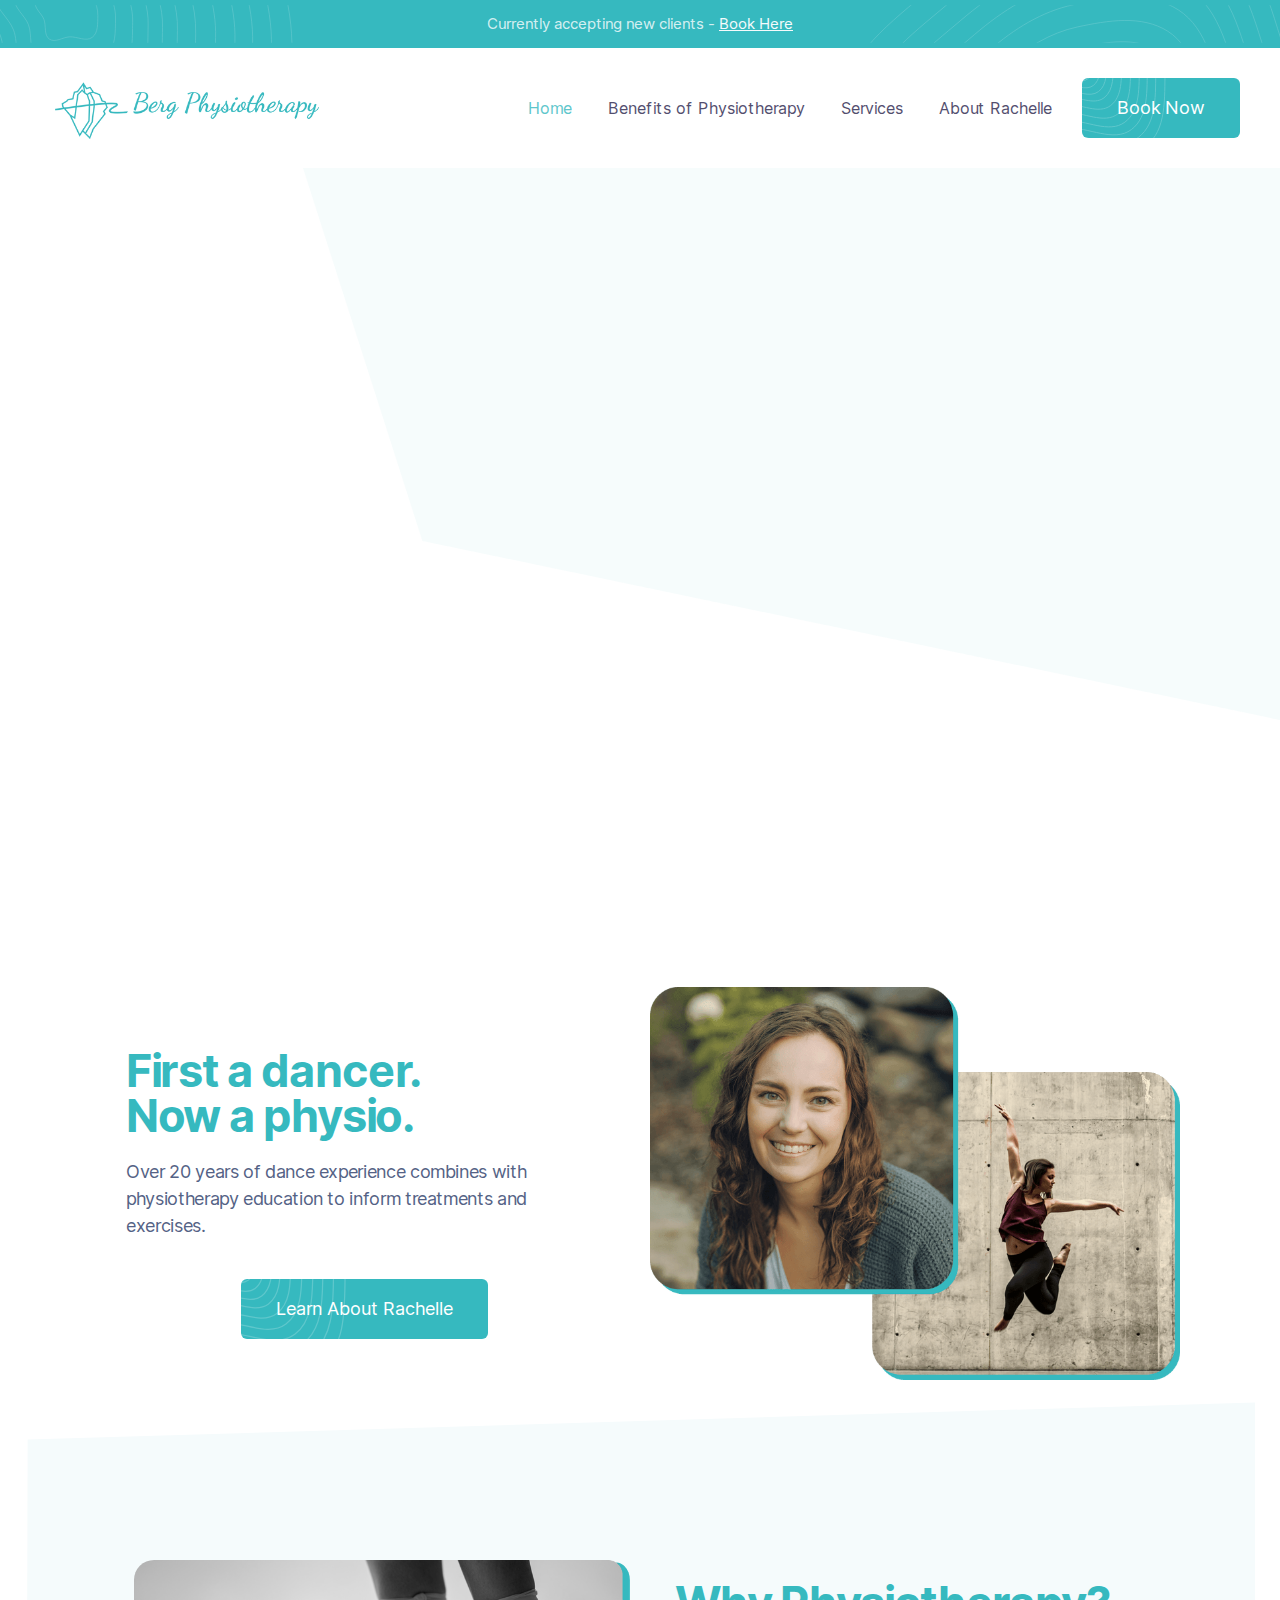
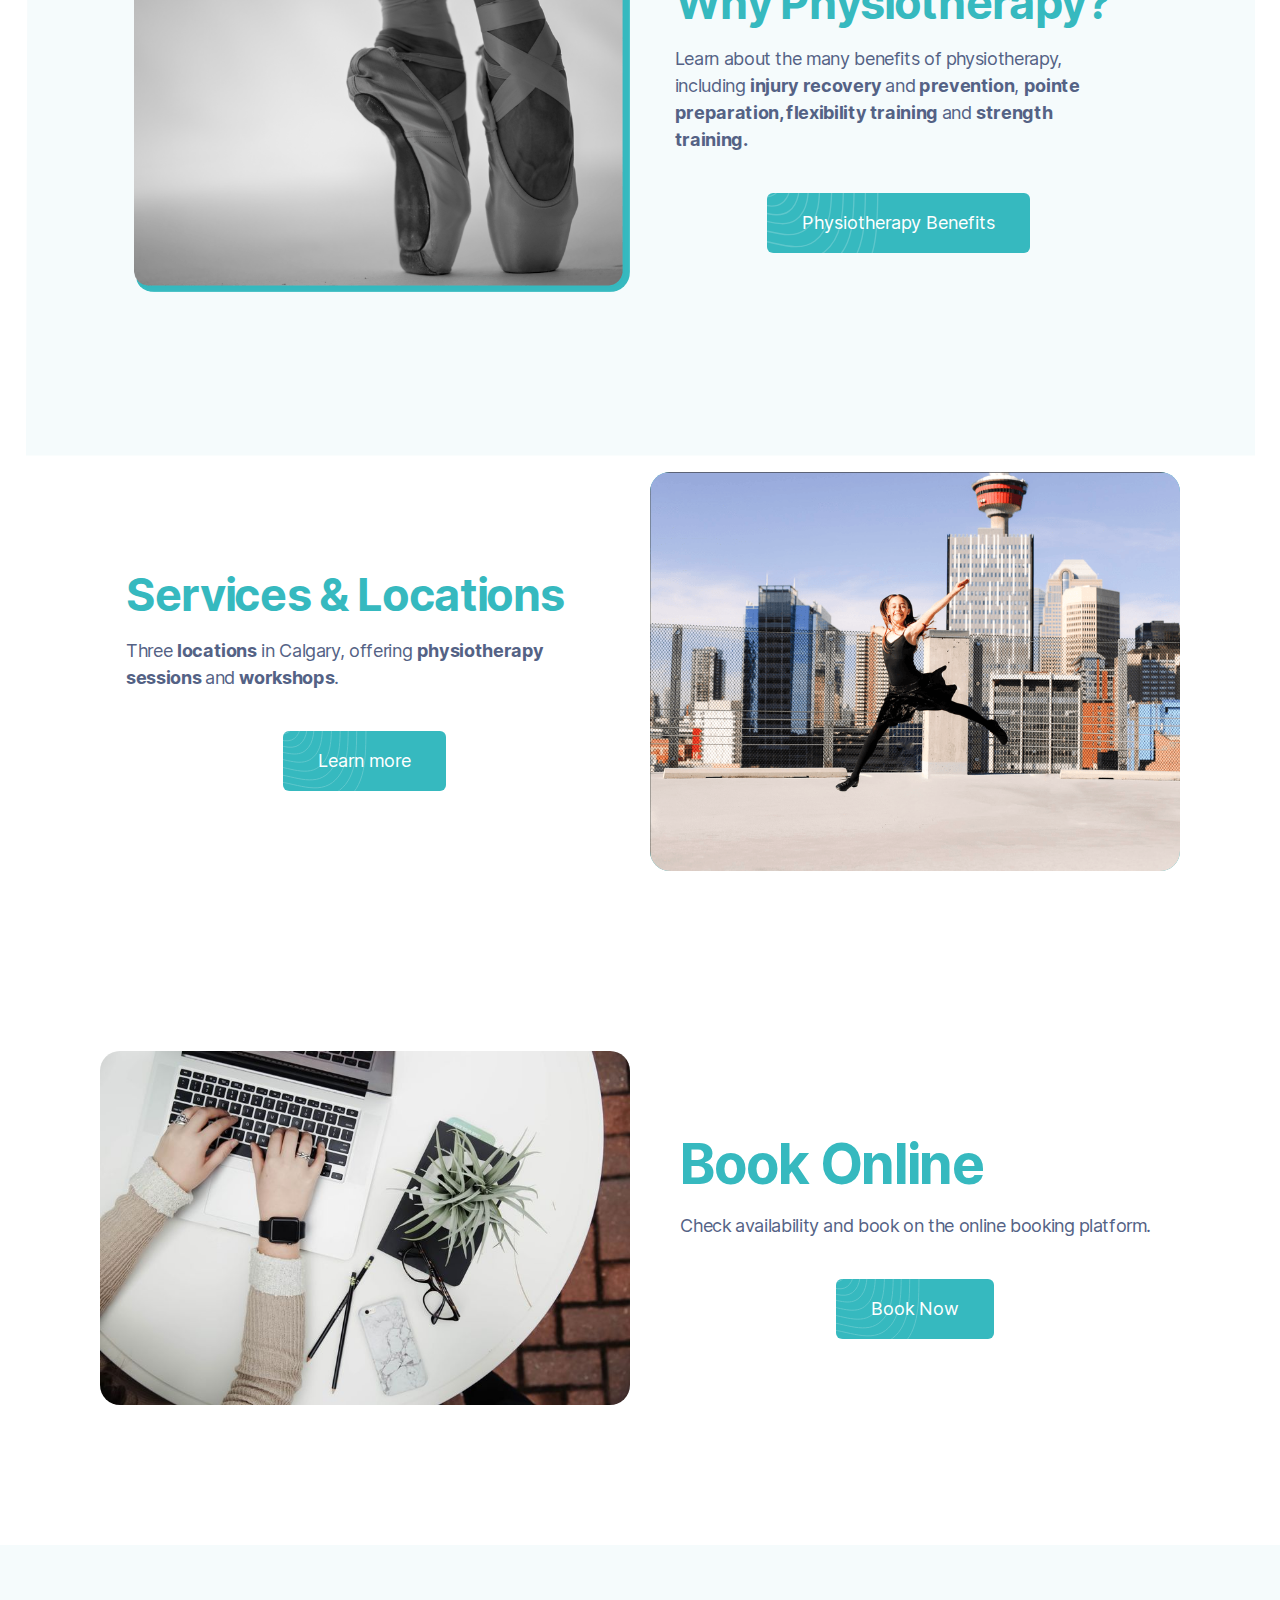
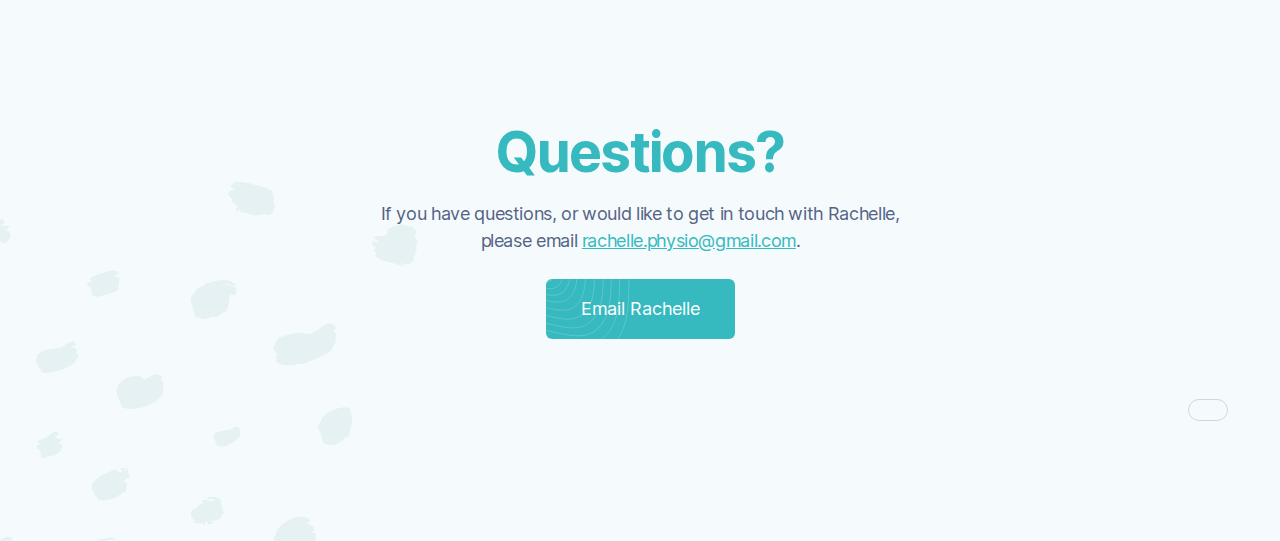
==== commit ee7efdc6: "updating website" ====
--- a/index.html
+++ b/index.html
@@ -1,12 +1,12 @@
-<!DOCTYPE html><!--  This site was created in Webflow. https://webflow.com  --><!--  Last Published: Wed Sep 18 2024 02:52:12 GMT+0000 (Coordinated Universal Time)  -->
+<!DOCTYPE html><!--  This site was created in Webflow. https://webflow.com  --><!--  Last Published: Tue Feb 11 2025 04:32:51 GMT+0000 (Coordinated Universal Time)  -->
 <html data-wf-page="64e985af2bb40124e1e56532" data-wf-site="64e985af2bb40124e1e564f6">
 <head>
   <meta charset="utf-8">
-  <title>Rachelle Berg Dance Physiotherapy</title>
+  <title>Berg Physiotherapy</title>
   <meta content="Get specialized dance physiotherapy treatment to improve performance and decrease injury risk. Learn more about the in-studio treatment options." name="description">
-  <meta content="Rachelle Berg Dance Physiotherapy" property="og:title">
+  <meta content="Berg Physiotherapy" property="og:title">
   <meta content="Get specialized dance physiotherapy treatment to improve performance and decrease injury risk. Learn more about the in-studio treatment options." property="og:description">
-  <meta content="Rachelle Berg Dance Physiotherapy" property="twitter:title">
+  <meta content="Berg Physiotherapy" property="twitter:title">
   <meta content="Get specialized dance physiotherapy treatment to improve performance and decrease injury risk. Learn more about the in-studio treatment options." property="twitter:description">
   <meta property="og:type" content="website">
   <meta content="summary_large_image" name="twitter:card">
@@ -60,7 +60,7 @@
           <a href="https://bergphysiotherapy.janeapp.com" target="_blank" class="button w-button">Book Now</a>
         </div>
       </div>
-      <div class="hero-image-wrap"><img src="images/Untitled-design-1.png" alt="Food Delivery" style="opacity:0;-webkit-transform:translate3d(0, 0, 0) scale3d(0.95, 0.95, 1) rotateX(0) rotateY(0) rotateZ(0) skew(0, 0);-moz-transform:translate3d(0, 0, 0) scale3d(0.95, 0.95, 1) rotateX(0) rotateY(0) rotateZ(0) skew(0, 0);-ms-transform:translate3d(0, 0, 0) scale3d(0.95, 0.95, 1) rotateX(0) rotateY(0) rotateZ(0) skew(0, 0);transform:translate3d(0, 0, 0) scale3d(0.95, 0.95, 1) rotateX(0) rotateY(0) rotateZ(0) skew(0, 0)" sizes="100vw" srcset="images/Untitled-design-1-p-500.png 500w, images/Untitled-design-1.png 505w" class="hero-image"></div>
+      <div class="hero-image-wrap"><img src="images/Untitled-design-1.png" alt="Food Delivery" style="opacity:0;-webkit-transform:translate3d(0, 0, 0) scale3d(0.95, 0.95, 1) rotateX(0) rotateY(0) rotateZ(0) skew(0, 0);-moz-transform:translate3d(0, 0, 0) scale3d(0.95, 0.95, 1) rotateX(0) rotateY(0) rotateZ(0) skew(0, 0);-ms-transform:translate3d(0, 0, 0) scale3d(0.95, 0.95, 1) rotateX(0) rotateY(0) rotateZ(0) skew(0, 0);transform:translate3d(0, 0, 0) scale3d(0.95, 0.95, 1) rotateX(0) rotateY(0) rotateZ(0) skew(0, 0)" sizes="(max-width: 479px) 69vw, (max-width: 767px) 66vw, (max-width: 991px) 505px, 33vw" srcset="images/Untitled-design-1-p-500.png 500w, images/Untitled-design-1.png 505w" class="hero-image"></div>
     </div>
   </div>
   <div class="content-section-bg mobile">
@@ -73,12 +73,12 @@
             <a href="about-me.html" class="button button-space mobile tablet w-button">Learn About Rachelle</a>
           </div>
         </div>
-        <div class="w-col w-col-6"><img src="images/dancephysio.png" id="w-node-_215463ad-74c1-8d1a-cb70-4d4ead45f31b-e1e56532" sizes="(max-width: 479px) 10px, 100vw" srcset="images/dancephysio-p-500.png 500w, images/dancephysio-p-800.png 800w, images/dancephysio-p-1080.png 1080w, images/dancephysio-p-1600.png 1600w, images/dancephysio.png 1646w" alt="Rachelle Berg, a physiotherapist who specializes in treatment for dancers." class="image-7 mobile"></div>
+        <div class="w-col w-col-6"><img src="images/dancephysio.png" id="w-node-_215463ad-74c1-8d1a-cb70-4d4ead45f31b-e1e56532" sizes="(max-width: 479px) 80vw, (max-width: 767px) 83vw, (max-width: 991px) 41vw, (max-width: 3919px) 42vw, 1646px" srcset="images/dancephysio-p-500.png 500w, images/dancephysio-p-800.png 800w, images/dancephysio-p-1080.png 1080w, images/dancephysio-p-1600.png 1600w, images/dancephysio.png 1646w" alt="Rachelle Berg, a physiotherapist who specializes in treatment for dancers." class="image-7 mobile"></div>
       </aside>
     </div>
     <div class="container">
       <div class="columns-3 mobile mobile-tablet w-row">
-        <div class="w-col w-col-6 w-col-stack"><img src="images/Dancer_Pointe2.png" sizes="(max-width: 479px) 10px, 100vw" srcset="images/Dancer_Pointe2-p-500.png 500w, images/Dancer_Pointe2-p-800.png 800w, images/Dancer_Pointe2-p-1080.png 1080w, images/Dancer_Pointe2-p-1600.png 1600w, images/Dancer_Pointe2-p-2000.png 2000w, images/Dancer_Pointe2-p-2600.png 2600w, images/Dancer_Pointe2.png 3031w" alt="Dancer en pointe in pointe shoes." class="image-5 mobile"></div>
+        <div class="w-col w-col-6 w-col-stack"><img src="images/Dancer_Pointe2.png" sizes="(max-width: 479px) 78vw, (max-width: 767px) 40vw, 41vw" srcset="images/Dancer_Pointe2-p-500.png 500w, images/Dancer_Pointe2-p-800.png 800w, images/Dancer_Pointe2-p-1080.png 1080w, images/Dancer_Pointe2-p-1600.png 1600w, images/Dancer_Pointe2-p-2000.png 2000w, images/Dancer_Pointe2-p-2600.png 2600w, images/Dancer_Pointe2.png 3031w" alt="Dancer en pointe in pointe shoes." class="image-5 mobile"></div>
         <div class="column-4 w-col w-col-6 w-col-stack">
           <div id="w-node-da9351af-752a-0776-2d50-f3b7b2605826-e1e56532" class="div-block-5 mobile">
             <h2 class="heading mobile">Why Physiotherapy?</h2>
@@ -97,13 +97,13 @@
             <a href="services.html" class="button button-space mobile w-button">Learn more</a>
           </div>
         </div>
-        <div class="w-col w-col-6 w-col-stack w-col-small-small-stack w-col-tiny-tiny-stack"><img src="images/Screenshot-2024-01-26-at-9.32.44-PM.png" sizes="(max-width: 479px) 10px, 100vw" srcset="images/Screenshot-2024-01-26-at-9.32.44-PM-p-500.png 500w, images/Screenshot-2024-01-26-at-9.32.44-PM-p-800.png 800w, images/Screenshot-2024-01-26-at-9.32.44-PM-p-1080.png 1080w, images/Screenshot-2024-01-26-at-9.32.44-PM-p-1600.png 1600w, images/Screenshot-2024-01-26-at-9.32.44-PM.png 1732w" alt="A Dancer who is located in Calgary Alberta." class="image-4 mobile"></div>
+        <div class="w-col w-col-6 w-col-stack w-col-small-small-stack w-col-tiny-tiny-stack"><img src="images/Screenshot-2024-01-26-at-9.32.44-PM.png" sizes="(max-width: 479px) 78vw, (max-width: 767px) 40vw, (max-width: 991px) 41vw, (max-width: 4123px) 42vw, 1732px" srcset="images/Screenshot-2024-01-26-at-9.32.44-PM-p-500.png 500w, images/Screenshot-2024-01-26-at-9.32.44-PM-p-800.png 800w, images/Screenshot-2024-01-26-at-9.32.44-PM-p-1080.png 1080w, images/Screenshot-2024-01-26-at-9.32.44-PM-p-1600.png 1600w, images/Screenshot-2024-01-26-at-9.32.44-PM.png 1732w" alt="A Dancer who is located in Calgary Alberta." class="image-4 mobile"></div>
       </div>
     </div>
   </div>
   <div>
     <div class="columns-4 mobile w-row">
-      <div class="w-col w-col-6"><img src="images/corinne-kutz-tMI2_-r5Nfo-unsplash.jpg" id="w-node-bbf47a5d-9e13-6e72-93ca-d3af7ed13c51-e1e56532" sizes="(max-width: 479px) 10px, 100vw" srcset="images/corinne-kutz-tMI2_-r5Nfo-unsplash-p-500.jpg 500w, images/corinne-kutz-tMI2_-r5Nfo-unsplash-p-800.jpg 800w, images/corinne-kutz-tMI2_-r5Nfo-unsplash-p-1080.jpg 1080w, images/corinne-kutz-tMI2_-r5Nfo-unsplash-p-1600.jpg 1600w, images/corinne-kutz-tMI2_-r5Nfo-unsplash-p-2000.jpg 2000w, images/corinne-kutz-tMI2_-r5Nfo-unsplash-p-2600.jpg 2600w, images/corinne-kutz-tMI2_-r5Nfo-unsplash.jpg 2880w" alt="Working online, booking online" class="image mobile"></div>
+      <div class="w-col w-col-6"><img src="images/corinne-kutz-tMI2_-r5Nfo-unsplash.jpg" id="w-node-bbf47a5d-9e13-6e72-93ca-d3af7ed13c51-e1e56532" sizes="(max-width: 479px) 80vw, (max-width: 767px) 40vw, (max-width: 991px) 41vw, (max-width: 6857px) 42vw, 2880px" srcset="images/corinne-kutz-tMI2_-r5Nfo-unsplash-p-500.jpg 500w, images/corinne-kutz-tMI2_-r5Nfo-unsplash-p-800.jpg 800w, images/corinne-kutz-tMI2_-r5Nfo-unsplash-p-1080.jpg 1080w, images/corinne-kutz-tMI2_-r5Nfo-unsplash-p-1600.jpg 1600w, images/corinne-kutz-tMI2_-r5Nfo-unsplash-p-2000.jpg 2000w, images/corinne-kutz-tMI2_-r5Nfo-unsplash-p-2600.jpg 2600w, images/corinne-kutz-tMI2_-r5Nfo-unsplash.jpg 2880w" alt="Working online, booking online" class="image mobile"></div>
       <div class="column-2 w-col w-col-6">
         <div id="w-node-_282c16e3-f82d-26e5-83ae-2af6996a9b59-e1e56532" class="content-block mobile">
           <h2>Book Online</h2>
--- a/css/webflow.css
+++ b/css/webflow.css
@@ -111,71 +111,59 @@
   display: contents;
 }
 .w-webflow-badge,
-.w-webflow-badge * {
-  position: static;
-  left: auto;
-  top: auto;
-  right: auto;
-  bottom: auto;
-  z-index: auto;
-  display: block;
-  visibility: visible;
-  overflow: visible;
-  overflow-x: visible;
-  overflow-y: visible;
-  box-sizing: border-box;
-  width: auto;
-  height: auto;
-  max-height: none;
-  max-width: none;
-  min-height: 0;
-  min-width: 0;
-  margin: 0;
-  padding: 0;
-  float: none;
-  clear: none;
-  border: 0 none transparent;
-  border-radius: 0;
-  background: none;
-  background-image: none;
-  background-position: 0% 0%;
-  background-size: auto auto;
-  background-repeat: repeat;
-  background-origin: padding-box;
-  background-clip: border-box;
-  background-attachment: scroll;
-  background-color: transparent;
-  box-shadow: none;
-  opacity: 1;
-  transform: none;
-  transition: none;
-  direction: ltr;
-  font-family: inherit;
-  font-weight: inherit;
-  color: inherit;
-  font-size: inherit;
-  line-height: inherit;
-  font-style: inherit;
-  font-variant: inherit;
-  text-align: inherit;
-  letter-spacing: inherit;
-  text-decoration: inherit;
-  text-indent: 0;
-  text-transform: inherit;
-  list-style-type: disc;
-  text-shadow: none;
-  font-smoothing: auto;
-  vertical-align: baseline;
-  cursor: inherit;
-  white-space: inherit;
-  word-break: normal;
-  word-spacing: normal;
-  word-wrap: normal;
+.w-webflow-badge > img {
+  box-sizing: unset;
+  width: unset;
+  height: unset;
+  max-height: unset;
+  max-width: unset;
+  min-height: unset;
+  min-width: unset;
+  margin: unset;
+  padding: unset;
+  float: unset;
+  clear: unset;
+  border: unset;
+  border-radius: unset;
+  background: unset;
+  background-image: unset;
+  background-position: unset;
+  background-size: unset;
+  background-repeat: unset;
+  background-origin: unset;
+  background-clip: unset;
+  background-attachment: unset;
+  background-color: unset;
+  box-shadow: unset;
+  transform: unset;
+  transition: unset;
+  direction: unset;
+  font-family: unset;
+  font-weight: unset;
+  color: unset;
+  font-size: unset;
+  line-height: unset;
+  font-style: unset;
+  font-variant: unset;
+  text-align: unset;
+  letter-spacing: unset;
+  text-decoration: unset;
+  text-indent: unset;
+  text-transform: unset;
+  list-style-type: unset;
+  text-shadow: unset;
+  vertical-align: unset;
+  cursor: unset;
+  white-space: unset;
+  word-break: unset;
+  word-spacing: unset;
+  word-wrap: unset;
 }
 .w-webflow-badge {
   position: fixed !important;
   display: inline-block !important;
   visibility: visible !important;
+  opacity: 1 !important;
   z-index: 2147483647 !important;
   top: auto !important;
   right: 12px !important;
@@ -186,21 +174,21 @@
   border-radius: 3px !important;
   padding: 6px !important;
   font-size: 12px !important;
-  opacity: 1 !important;
   line-height: 14px !important;
   text-decoration: none !important;
   transform: none !important;
   margin: 0 !important;
   width: auto !important;
   height: auto !important;
-  overflow: visible !important;
+  overflow: unset !important;
   white-space: nowrap;
   box-shadow: 0 0 0 1px rgba(0, 0, 0, 0.1), 0px 1px 3px rgba(0, 0, 0, 0.1);
   cursor: pointer;
 }
 .w-webflow-badge > img {
+  position: unset;
   display: inline-block !important;
-  visibility: visible !important;
+  visibility: unset !important;
   opacity: 1 !important;
   vertical-align: middle !important;
 }
--- a/css/bergphysio.webflow.css
+++ b/css/bergphysio.webflow.css
@@ -1851,6 +1851,11 @@
   position: relative;
 }
 
+.header-section.moblie-header {
+  padding-top: 60px;
+  padding-bottom: 60px;
+}
+
 .product-grid {
   grid-column-gap: 44px;
   grid-template-rows: auto;
@@ -2049,6 +2054,11 @@
   background-color: #0000;
   padding: 60px 3%;
   position: relative;
+}
+
+.content-section-short.mobile-section {
+  border-radius: 6px;
+  display: block;
 }
 
 .out-of-stock-state {
@@ -2532,6 +2542,70 @@
   margin-bottom: 40px;
 }
 
+.text-block-89 {
+  text-align: center;
+}
+
+.heading-10 {
+  font-size: 40px;
+}
+
+.image-11 {
+  float: right;
+  margin-top: 175px;
+  padding-left: 20px;
+  padding-right: 10px;
+}
+
+.image-12 {
+  float: left;
+}
+
+.heading-11 {
+  text-align: center;
+  margin-bottom: 20px;
+  font-size: 45px;
+  font-weight: 600;
+}
+
+.button-3 {
+  clear: both;
+  color: var(--white);
+  text-align: center;
+  vertical-align: baseline;
+  background-color: #36b9bf;
+  border-radius: 12px;
+  margin-left: 25px;
+  margin-right: 25px;
+  padding-left: 15px;
+  font-size: 30px;
+  line-height: 40px;
+  display: block;
+}
+
+.tab-link-pre-pointe {
+  background-color: #0000;
+  border-radius: 6px;
+}
+
+.tab-link-pre-pointe.w--current {
+  text-align: center;
+  background-color: #0000;
+  border: 1px solid #61728333;
+  transition: opacity .2s;
+}
+
+.pointe_img {
+  float: right;
+  border-radius: 0;
+  padding-top: 20px;
+  padding-left: 20px;
+}
+
+.paragraph-8 {
+  text-align: left;
+}
+
 @media screen and (max-width: 991px) {
   .nav-link {
     padding-top: 25px;
@@ -3395,6 +3469,10 @@
     color: #546285;
     line-height: 1.5;
   }
+
+  .heading-11 {
+    font-size: 40px;
+  }
 }
 
 #w-node-_6a8b79e1-367f-e538-4892-ef67edb516ed-e1e56532 {
